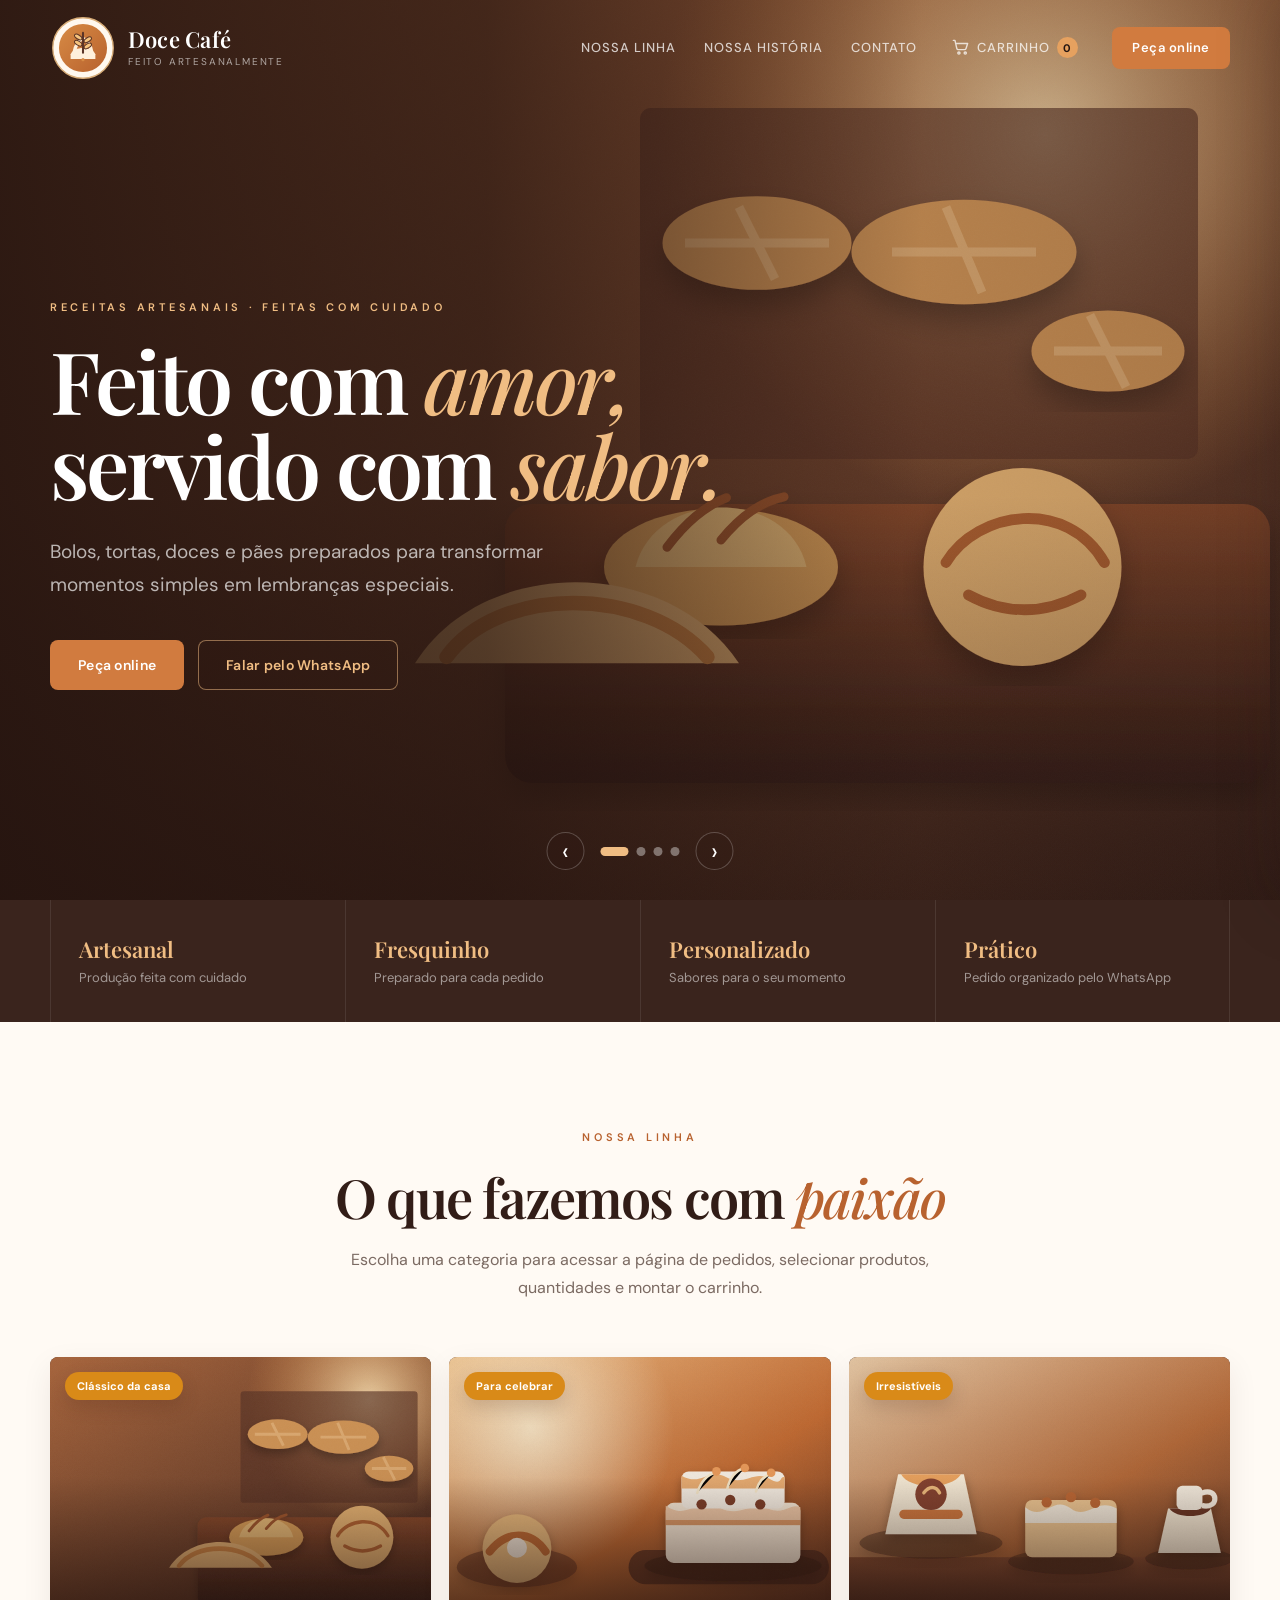
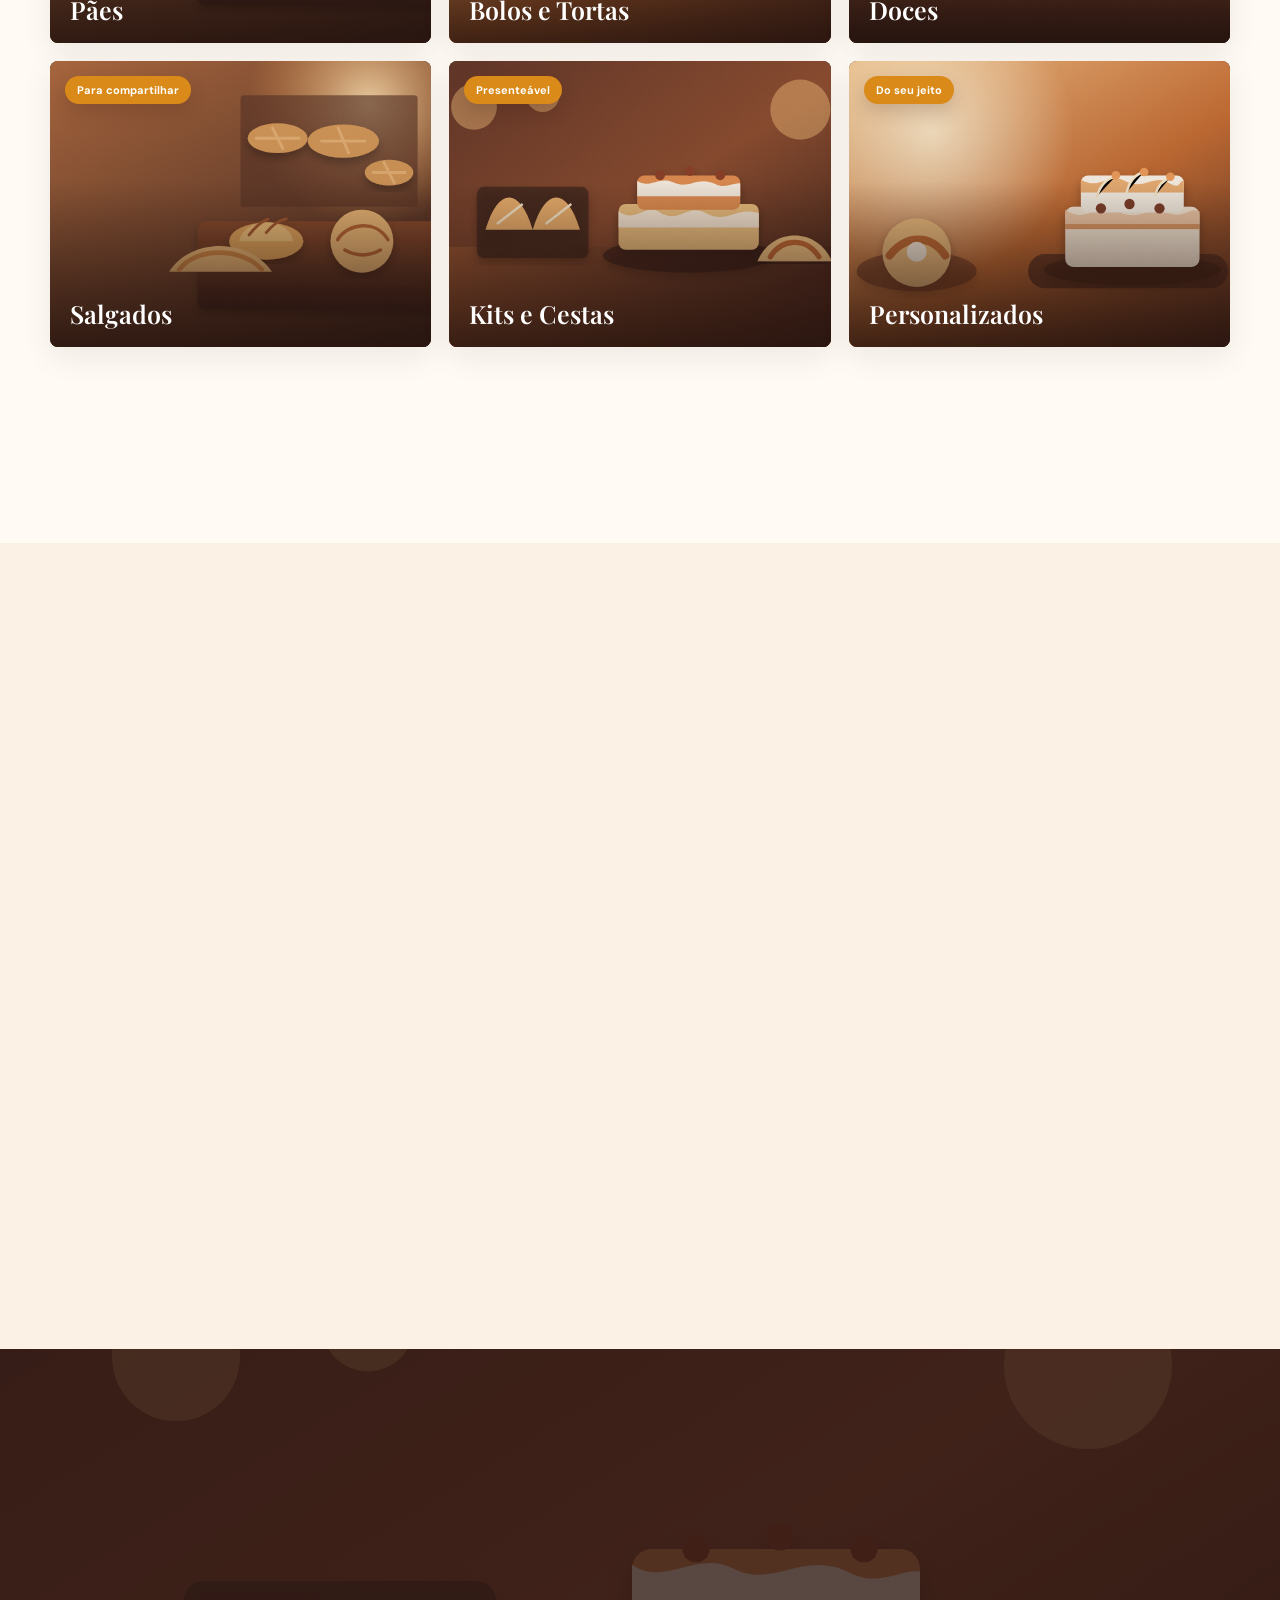
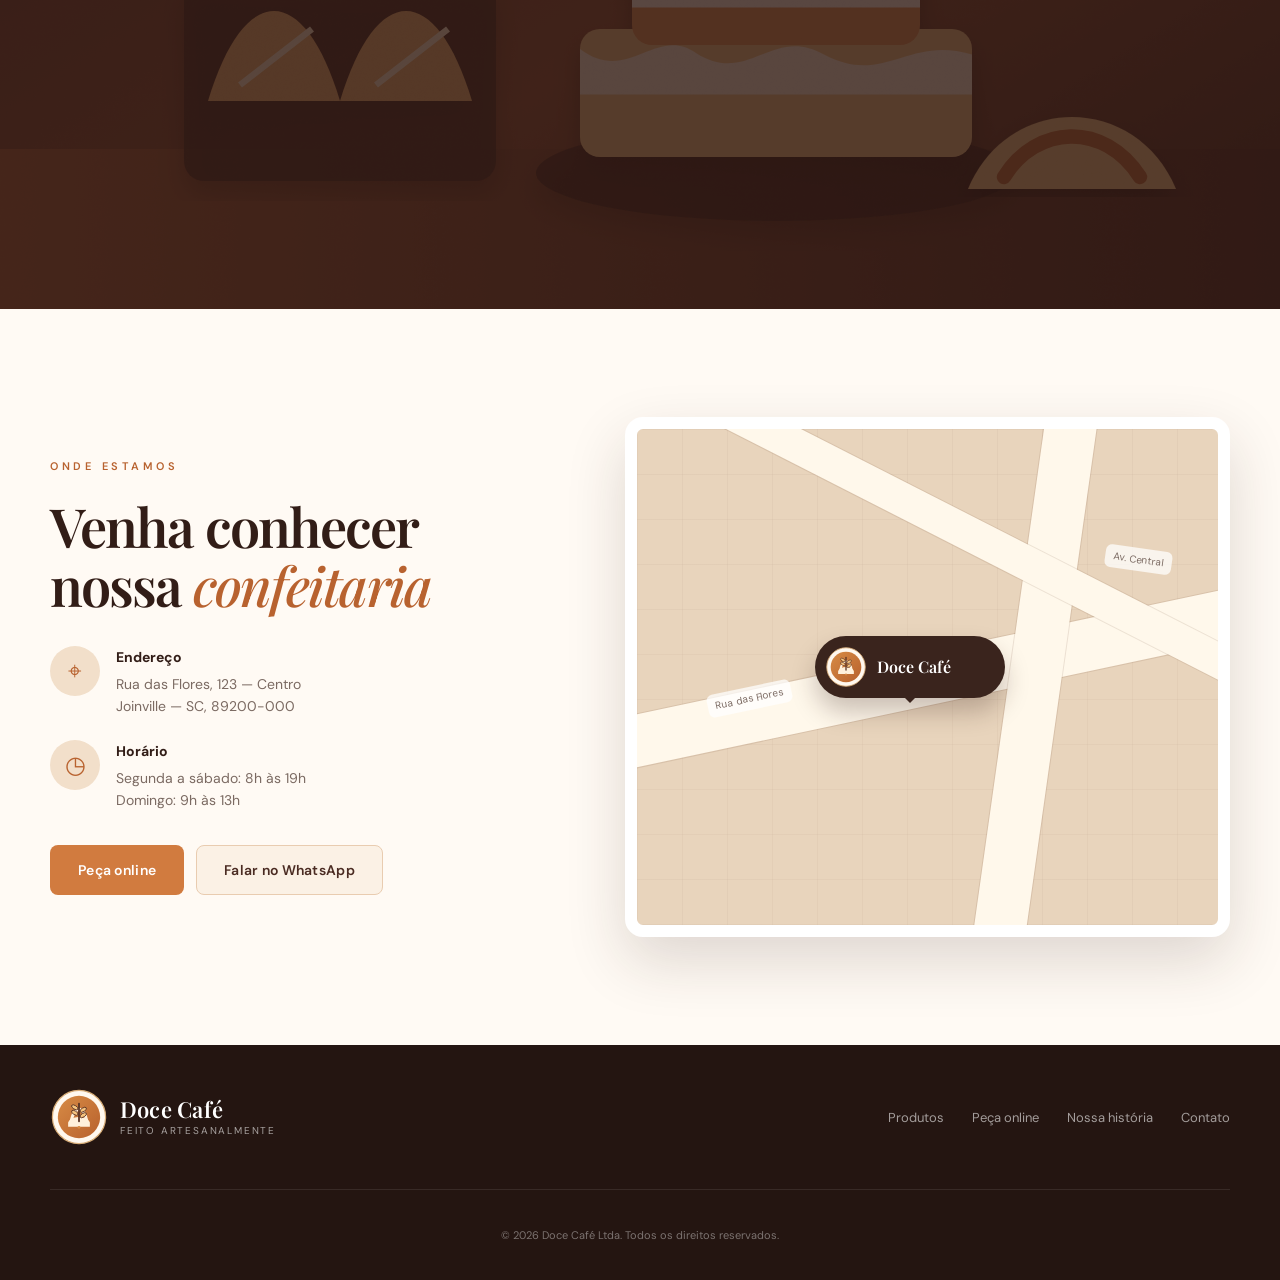
==== index.html @ b9aa08a4 "realizado ajuste carrinho" ====
<!DOCTYPE html>
<html lang="pt-BR">
<head>
  <meta charset="UTF-8">
  <meta name="viewport" content="width=device-width, initial-scale=1.0">
  <meta name="theme-color" content="#3a241d">
  <meta name="description" content="Confeitaria artesanal com bolos, tortas, doces, pães e encomendas. Monte seu pedido online e envie pelo WhatsApp.">
  <title>Doce Café | Feito com carinho</title>

  <link rel="preconnect" href="https://fonts.googleapis.com">
  <link rel="preconnect" href="https://fonts.gstatic.com" crossorigin>
  <link href="https://fonts.googleapis.com/css2?family=DM+Sans:wght@300;400;500;600;700&family=Playfair+Display:ital,wght@0,500;0,600;0,700;1,500;1,600&display=swap" rel="stylesheet">
  <link rel="icon" href="assets/logo-mark.svg" type="image/svg+xml">
  <link rel="stylesheet" href="css/styles.css">
  <script src="js/produtos.js" defer></script>
  <script src="js/script.js" defer></script>
</head>
<body>
  <a class="skip-link" href="#conteudo">Pular para o conteúdo</a>

  <header class="site-header" id="cabecalho">
    <div class="container header-content">
      <a class="brand" href="#inicio" aria-label="Ir para o início">
        <img src="assets/logo-mark.svg" alt="" class="brand-mark">
        <span class="brand-copy">
          <strong data-business-name>Doce Café</strong>
          <small>feito artesanalmente</small>
        </span>
      </a>

      <nav class="desktop-nav" aria-label="Navegação principal">
        <a href="#produtos">Nossa linha</a>
        <a href="#sobre">Nossa história</a>
        <a href="#contato">Contato</a>
        <button class="cart-link" type="button" data-open-cart aria-label="Abrir carrinho">
          <svg aria-hidden="true" viewBox="0 0 24 24"><path d="M3 3h2l2.3 10.1a2 2 0 0 0 2 1.6h7.8a2 2 0 0 0 1.9-1.4L21 7H7"/><circle cx="10" cy="19" r="1.4"/><circle cx="18" cy="19" r="1.4"/></svg>
          Carrinho
          <span class="cart-count" data-cart-count>0</span>
        </button>
        <a class="nav-cta" href="loja.html">Peça online</a>
      </nav>

      <button class="mobile-menu-button" type="button" aria-expanded="false" aria-controls="mobile-menu" aria-label="Abrir menu">
        <span></span><span></span><span></span>
      </button>
    </div>

    <nav class="mobile-nav" id="mobile-menu" aria-label="Navegação para celular">
      <a href="#produtos">Nossa linha</a>
      <a href="#sobre">Nossa história</a>
      <a href="#contato">Contato</a>
      <button type="button" data-open-cart>Carrinho <span class="cart-count" data-cart-count>0</span></button>
      <a class="nav-cta" href="loja.html">Peça online</a>
    </nav>
  </header>

  <main id="conteudo">
    <section class="hero" id="inicio" aria-roledescription="carrossel" aria-label="Destaques da confeitaria">
      <div class="hero-slides">
        <article class="hero-slide is-active" data-slide aria-hidden="false">
          <img src="assets/images/hero-1.svg" alt="Pães e produtos artesanais em uma confeitaria acolhedora">
        </article>
        <article class="hero-slide" data-slide aria-hidden="true">
          <img src="assets/images/hero-2.svg" alt="Bolo artesanal preparado para uma comemoração">
        </article>
        <article class="hero-slide" data-slide aria-hidden="true">
          <img src="assets/images/hero-3.svg" alt="Doces e tortas artesanais sobre um balcão">
        </article>
        <article class="hero-slide" data-slide aria-hidden="true">
          <img src="assets/images/hero-4.svg" alt="Mesa com café, bolo e doces da confeitaria">
        </article>
        <div class="hero-overlay"></div>
      </div>

      <div class="container hero-content">
        <p class="eyebrow">Receitas artesanais · feitas com cuidado</p>
        <h1>Feito com <em>amor,</em><br>servido com <em>sabor.</em></h1>
        <p class="hero-text">Bolos, tortas, doces e pães preparados para transformar momentos simples em lembranças especiais.</p>
        <div class="hero-actions">
          <a class="button button-primary" href="loja.html">Peça online</a>
          <a class="button button-outline" href="#" data-whatsapp data-message="Olá! Gostaria de conversar sobre um pedido na confeitaria.">Falar pelo WhatsApp</a>
        </div>
      </div>

      <div class="carousel-controls" aria-label="Controles do carrossel">
        <button class="carousel-arrow" type="button" data-prev-slide aria-label="Imagem anterior">‹</button>
        <div class="carousel-dots" role="tablist" aria-label="Selecionar imagem">
          <button class="carousel-dot is-active" type="button" data-slide-to="0" aria-label="Mostrar imagem 1" aria-selected="true"></button>
          <button class="carousel-dot" type="button" data-slide-to="1" aria-label="Mostrar imagem 2" aria-selected="false"></button>
          <button class="carousel-dot" type="button" data-slide-to="2" aria-label="Mostrar imagem 3" aria-selected="false"></button>
          <button class="carousel-dot" type="button" data-slide-to="3" aria-label="Mostrar imagem 4" aria-selected="false"></button>
        </div>
        <button class="carousel-arrow" type="button" data-next-slide aria-label="Próxima imagem">›</button>
      </div>
    </section>

    <section class="trust-strip" aria-label="Diferenciais">
      <div class="container trust-grid">
        <div><strong>Artesanal</strong><span>Produção feita com cuidado</span></div>
        <div><strong>Fresquinho</strong><span>Preparado para cada pedido</span></div>
        <div><strong>Personalizado</strong><span>Sabores para o seu momento</span></div>
        <div><strong>Prático</strong><span>Pedido organizado pelo WhatsApp</span></div>
      </div>
    </section>

    <section class="section products-section" id="produtos">
      <div class="container">
        <div class="section-heading reveal">
          <p class="eyebrow eyebrow-dark">Nossa linha</p>
          <h2>O que fazemos com <em>paixão</em></h2>
          <p>Escolha uma categoria para acessar a página de pedidos, selecionar produtos, quantidades e montar o carrinho.</p>
        </div>

        <div class="category-grid">
          <a class="category-card reveal" href="loja.html?categoria=paes" aria-label="Ver produtos da categoria Pães">
            <img src="assets/images/hero-1.svg" alt="Pães artesanais">
            <div class="category-shade"></div>
            <span class="category-badge">Clássico da casa</span>
            <div class="category-copy"><h3>Pães</h3><span>Ver produtos →</span></div>
          </a>

          <a class="category-card reveal" href="loja.html?categoria=bolos" aria-label="Ver bolos e tortas">
            <img src="assets/images/hero-2.svg" alt="Bolos e tortas artesanais">
            <div class="category-shade"></div>
            <span class="category-badge">Para celebrar</span>
            <div class="category-copy"><h3>Bolos e Tortas</h3><span>Ver produtos →</span></div>
          </a>

          <a class="category-card reveal" href="loja.html?categoria=doces" aria-label="Ver doces">
            <img src="assets/images/hero-4.svg" alt="Doces artesanais">
            <div class="category-shade"></div>
            <span class="category-badge">Irresistíveis</span>
            <div class="category-copy"><h3>Doces</h3><span>Ver produtos →</span></div>
          </a>

          <a class="category-card reveal" href="loja.html?categoria=salgados" aria-label="Ver salgados">
            <img src="assets/images/hero-1.svg" alt="Salgados artesanais">
            <div class="category-shade"></div>
            <span class="category-badge">Para compartilhar</span>
            <div class="category-copy"><h3>Salgados</h3><span>Ver produtos →</span></div>
          </a>

          <a class="category-card reveal" href="loja.html?categoria=kits" aria-label="Ver kits e cestas">
            <img src="assets/images/hero-3.svg" alt="Kits e cestas para presente">
            <div class="category-shade"></div>
            <span class="category-badge">Presenteável</span>
            <div class="category-copy"><h3>Kits e Cestas</h3><span>Ver produtos →</span></div>
          </a>

          <a class="category-card reveal" href="#" data-whatsapp data-message="Olá! Gostaria de solicitar um orçamento para uma encomenda personalizada.">
            <img src="assets/images/hero-2.svg" alt="Encomenda personalizada">
            <div class="category-shade"></div>
            <span class="category-badge">Do seu jeito</span>
            <div class="category-copy"><h3>Personalizados</h3><span>Solicitar orçamento →</span></div>
          </a>
        </div>

        <div class="products-cta reveal">
          <a class="button button-primary" href="loja.html">Ver todos os produtos</a>
        </div>
      </div>
    </section>

    <section class="section story-section" id="sobre">
      <div class="container story-grid">
        <div class="story-image reveal-left">
          <img src="assets/images/hero-1.svg" alt="Ambiente acolhedor da confeitaria">
          <div class="story-stamp"><span>feito com</span><strong>amor</strong></div>
        </div>
        <div class="story-copy reveal-right">
          <p class="eyebrow eyebrow-dark">Nossa história</p>
          <h2>Uma confeitaria feita para criar <em>boas memórias</em></h2>
          <p>A Doce Café foi criada para unir carinho, sabor e praticidade em uma experiência acolhedora.
            Nosso cardápio reúne bolos, tortas, doces, pães e outras opções para acompanhar desde um café da tarde até uma comemoração especial.</p>
          <p>Aqui, você pode conhecer os produtos, escolher seus favoritos, montar o pedido online e finalizar tudo de forma simples pelo WhatsApp.</p>
          <a class="text-link" href="loja.html">Conheça nossos produtos →</a>
        </div>
      </div>
    </section>

    <section class="order-banner">
      <div class="order-banner-bg"><img src="assets/images/hero-3.svg" alt=""></div>
      <div class="container order-banner-content reveal">
        <p class="eyebrow">Seu momento merece um sabor especial</p>
        <h2>Monte seu pedido do seu jeito</h2>
        <p>Escolha seus favoritos, confira o carrinho e mande o pedido no Whats!</p>
        <div class="hero-actions centered-actions">
          <a class="button button-primary" href="loja.html">Peça online</a>
          <button class="button button-outline" type="button" data-open-cart>Ver carrinho</button>
        </div>
      </div>
    </section>

    <section class="section contact-section" id="contato">
      <div class="container contact-grid">
        <div class="contact-copy reveal-left">
          <p class="eyebrow eyebrow-dark">Onde estamos</p>
          <h2>Venha conhecer nossa <em>confeitaria</em></h2>
          <p class="contact-intro"></p>

          <div class="contact-list">
            <div class="contact-item">
              <span class="contact-icon" aria-hidden="true">⌖</span>
              <div><strong>Endereço</strong><p>Rua das Flores, 123 — Centro<br>Joinville — SC, 89200-000</p></div>
            </div>
            <div class="contact-item">
              <span class="contact-icon" aria-hidden="true">◷</span>
              <div><strong>Horário</strong><p>Segunda a sábado: 8h às 19h<br>Domingo: 9h às 13h</p></div>
            </div>
          </div>

          <div class="contact-actions">
            <a class="button button-primary" href="loja.html">Peça online</a>
            <a class="button button-secondary" href="#" data-whatsapp data-message="Olá! Gostaria de falar com a confeitaria sobre um pedido.">Falar no WhatsApp</a>
          </div>
        </div>

        <div class="map-card reveal-right" aria-label="Representação ilustrativa da localização">
          <div class="map-grid-lines"></div>
          <div class="map-road road-one"></div>
          <div class="map-road road-two"></div>
          <div class="map-road road-three"></div>
          <div class="map-pin">
            <img src="assets/logo-mark.svg" alt="">
            <span data-business-name>Doce Café</span>
          </div>
          <span class="map-label label-one">Rua das Flores</span>
          <span class="map-label label-two">Av. Central</span>
        </div>
      </div>
    </section>
  </main>

  <footer class="site-footer">
    <div class="container footer-top">
      <a class="brand brand-footer" href="#inicio">
        <img src="assets/logo-mark.svg" alt="" class="brand-mark">
        <span class="brand-copy"><strong data-business-name>Doce Café</strong><small>feito artesanalmente</small></span>
      </a>
      <div class="footer-links">
        <a href="#produtos">Produtos</a>
        <a href="loja.html">Peça online</a>
        <a href="#sobre">Nossa história</a>
        <a href="#contato">Contato</a>
      </div>
    </div>
    <div class="container footer-bottom">
      <p>© 2026 <span data-business-name>Doce Café</span> Ltda. Todos os direitos reservados.</p>
    </div>
  </footer>

  <button class="floating-cart" type="button" data-open-cart aria-label="Abrir carrinho">
    <svg aria-hidden="true" viewBox="0 0 24 24"><path d="M3 3h2l2.3 10.1a2 2 0 0 0 2 1.6h7.8a2 2 0 0 0 1.9-1.4L21 7H7"/><circle cx="10" cy="19" r="1.4"/><circle cx="18" cy="19" r="1.4"/></svg>
    <span data-cart-count>0</span>
  </button>

  <div class="cart-backdrop" data-cart-backdrop></div>
  <aside class="cart-drawer" data-cart-drawer aria-hidden="true" aria-labelledby="cart-title">
    <div class="cart-header">
      <div><p class="eyebrow eyebrow-dark">Seu pedido</p><h2 id="cart-title">Carrinho</h2></div>
      <button class="cart-close" type="button" data-close-cart aria-label="Fechar carrinho">×</button>
    </div>

    <div class="cart-items" data-cart-items></div>

    <div class="cart-footer">
      <div class="order-fields">
        <label>Seu nome<input type="text" data-customer-name placeholder="Como podemos chamar você?"></label>
        <div class="order-fields-row">
          <label>Recebimento<select data-fulfillment><option>Retirada na loja</option><option>Entrega</option></select></label>
          <label>Data desejada<input type="date" data-desired-date></label>
        </div>
        <label>Observações<textarea data-order-notes rows="2" placeholder="Sabores, horário ou outro detalhe"></textarea></label>
      </div>
      <div class="cart-total"><span>Total estimado</span><strong data-cart-total>R$ 0,00</strong></div>
      <p class="cart-note">A confeitaria confirmará disponibilidade, prazo de produção, entrega e valor final pelo WhatsApp.</p>
      <button class="button button-primary cart-checkout" type="button" data-checkout disabled>Enviar pedido pelo WhatsApp</button>
      <button class="clear-cart" type="button" data-clear-cart>Esvaziar carrinho</button>
    </div>
  </aside>

  <div class="toast" role="status" aria-live="polite" data-toast></div>
</body>
</html>
---- css/styles.css ----
:root {
  --brown-950: #241511;
  --brown-900: #321d17;
  --brown-850: #3a241d;
  --brown-800: #4a2b22;
  --brown-700: #633927;
  --orange-600: #b8622f;
  --orange-500: #d17b3f;
  --orange-400: #e6a15f;
  --orange-300: #f0bd83;
  --cream-50: #fffaf4;
  --cream-100: #fbf1e5;
  --cream-200: #f2dfca;
  --cream-300: #e9ccb0;
  --gold: #e0a158;
  --muted: #7b6a62;
  --white: #ffffff;
  --success: #2d7f58;
  --font-display: "Playfair Display", Georgia, serif;
  --font-body: "DM Sans", Arial, sans-serif;
  --container: 1180px;
  --header-height: 96px;
  --shadow-sm: 0 10px 30px rgba(50, 29, 23, .08);
  --shadow-md: 0 24px 60px rgba(50, 29, 23, .16);
  --radius-sm: 10px;
  --radius-md: 18px;
  --radius-lg: 28px;
}

* { box-sizing: border-box; }
html { scroll-behavior: smooth; scroll-padding-top: 86px; }
body {
  margin: 0;
  color: var(--brown-900);
  background: var(--cream-50);
  font-family: var(--font-body);
  -webkit-font-smoothing: antialiased;
}
body.cart-open { overflow: hidden; }
img { display: block; max-width: 100%; }
a { color: inherit; text-decoration: none; }
button, input { font: inherit; }
button { color: inherit; }

.skip-link {
  position: fixed;
  top: 10px;
  left: 10px;
  z-index: 9999;
  transform: translateY(-140%);
  padding: 10px 14px;
  border-radius: 8px;
  background: var(--white);
  color: var(--brown-900);
  transition: transform .2s ease;
}
.skip-link:focus { transform: translateY(0); }

.container {
  width: min(calc(100% - 40px), var(--container));
  margin-inline: auto;
}

.site-header {
  position: fixed;
  inset: 0 0 auto;
  z-index: 1000;
  height: var(--header-height);
  color: var(--white);
  border-bottom: 1px solid transparent;
  transition: height .3s ease, background .3s ease, box-shadow .3s ease, border-color .3s ease;
}
.site-header.is-scrolled,
.site-header.menu-open {
  height: 78px;
  background: rgba(50, 29, 23, .97);
  border-color: rgba(255,255,255,.1);
  box-shadow: 0 12px 30px rgba(29, 16, 12, .22);
  backdrop-filter: blur(14px);
}
.header-content {
  height: 100%;
  display: flex;
  align-items: center;
  justify-content: space-between;
  gap: 30px;
}
.brand { display: inline-flex; align-items: center; gap: 12px; min-width: 0; }
.brand-mark { width: 66px; height: 66px; flex: 0 0 auto; transition: width .3s, height .3s; }
.site-header.is-scrolled .brand-mark,
.site-header.menu-open .brand-mark { width: 54px; height: 54px; }
.brand-copy { display: flex; flex-direction: column; line-height: 1; }
.brand-copy strong {
  max-width: 240px;
  overflow: hidden;
  text-overflow: ellipsis;
  white-space: nowrap;
  font: 600 22px/1.05 var(--font-display);
  letter-spacing: .01em;
}
.brand-copy small {
  margin-top: 5px;
  color: rgba(255,255,255,.6);
  font-size: 10px;
  letter-spacing: .18em;
  text-transform: uppercase;
}

.desktop-nav { display: flex; align-items: center; gap: 28px; }
.desktop-nav > a:not(.nav-cta),
.desktop-nav > button {
  position: relative;
  border: 0;
  background: transparent;
  color: rgba(255,255,255,.75);
  font-size: 13px;
  font-weight: 500;
  letter-spacing: .08em;
  text-transform: uppercase;
  cursor: pointer;
  transition: color .2s ease;
}
.desktop-nav > a:not(.nav-cta)::after,
.desktop-nav > button::after {
  content: "";
  position: absolute;
  left: 0;
  right: 0;
  bottom: -8px;
  height: 1px;
  background: var(--orange-300);
  transform: scaleX(0);
  transform-origin: left;
  transition: transform .2s ease;
}
.desktop-nav > a:hover,
.desktop-nav > button:hover { color: var(--white); }
.desktop-nav > a:hover::after,
.desktop-nav > button:hover::after { transform: scaleX(1); }
.nav-cta {
  display: inline-flex;
  align-items: center;
  justify-content: center;
  min-height: 42px;
  padding: 0 20px;
  border-radius: 8px;
  background: var(--orange-500);
  color: var(--white);
  font-size: 13px;
  font-weight: 600;
  letter-spacing: .04em;
  transition: background .2s ease, transform .2s ease;
}
.nav-cta:hover { background: var(--orange-400); transform: translateY(-1px); }
.cart-link { display: inline-flex; align-items: center; gap: 7px; }
.cart-link svg, .floating-cart svg {
  width: 19px; height: 19px; fill: none; stroke: currentColor; stroke-width: 1.8; stroke-linecap: round; stroke-linejoin: round;
}
.cart-count {
  display: inline-grid;
  place-items: center;
  min-width: 21px;
  height: 21px;
  padding: 0 5px;
  border-radius: 999px;
  background: var(--orange-400);
  color: var(--brown-950);
  font-size: 11px;
  font-weight: 700;
}

.mobile-menu-button {
  display: none;
  width: 44px;
  height: 44px;
  padding: 10px;
  border: 1px solid rgba(255,255,255,.28);
  border-radius: 8px;
  background: rgba(255,255,255,.06);
  cursor: pointer;
}
.mobile-menu-button span {
  display: block;
  height: 2px;
  margin: 5px 0;
  border-radius: 2px;
  background: var(--white);
  transition: transform .25s, opacity .25s;
}
.site-header.menu-open .mobile-menu-button span:nth-child(1) { transform: translateY(7px) rotate(45deg); }
.site-header.menu-open .mobile-menu-button span:nth-child(2) { opacity: 0; }
.site-header.menu-open .mobile-menu-button span:nth-child(3) { transform: translateY(-7px) rotate(-45deg); }
.mobile-nav {
  display: none;
  position: fixed;
  inset: 78px 0 auto;
  padding: 24px max(20px, calc((100vw - var(--container)) / 2));
  background: rgba(50,29,23,.98);
  border-top: 1px solid rgba(255,255,255,.1);
  box-shadow: 0 25px 40px rgba(30,15,11,.25);
}
.mobile-nav.is-open { display: grid; gap: 8px; }
.mobile-nav a,
.mobile-nav button {
  min-height: 50px;
  display: flex;
  align-items: center;
  justify-content: space-between;
  padding: 0 8px;
  border: 0;
  border-bottom: 1px solid rgba(255,255,255,.08);
  background: transparent;
  color: rgba(255,255,255,.85);
  text-align: left;
}
.mobile-nav .nav-cta { justify-content: center; margin-top: 12px; border: 0; }

.hero {
  position: relative;
  min-height: 760px;
  height: 100svh;
  display: flex;
  align-items: center;
  overflow: hidden;
  color: var(--white);
  background: var(--brown-950);
}
.hero-slides, .hero-slide, .hero-overlay { position: absolute; inset: 0; }
.hero-slide { opacity: 0; transform: scale(1.04); transition: opacity 1s ease, transform 7s linear; }
.hero-slide.is-active { opacity: 1; transform: scale(1); }
.hero-slide img { width: 100%; height: 100%; object-fit: cover; }
.hero-overlay {
  background:
    linear-gradient(90deg, rgba(34,18,14,.9) 0%, rgba(34,18,14,.72) 38%, rgba(34,18,14,.18) 72%, rgba(34,18,14,.24) 100%),
    linear-gradient(0deg, rgba(34,18,14,.42) 0%, transparent 45%);
}
.hero-content { position: relative; z-index: 2; padding-top: 90px; }
.hero-content > * { max-width: 710px; }
.eyebrow {
  margin: 0 0 24px;
  color: var(--orange-300);
  font-size: 11px;
  font-weight: 600;
  letter-spacing: .34em;
  text-transform: uppercase;
}
.eyebrow-dark { color: var(--orange-600); }
.hero h1,
.section-heading h2,
.story-copy h2,
.order-banner h2,
.contact-copy h2 {
  margin: 0;
  font-family: var(--font-display);
  font-weight: 600;
  letter-spacing: -.035em;
}
.hero h1 { font-size: clamp(52px, 7vw, 86px); line-height: .98; }
em { color: var(--orange-300); font-weight: 500; }
.hero-text {
  margin: 28px 0 38px;
  max-width: 590px;
  color: rgba(255,255,255,.68);
  font-size: clamp(16px, 1.5vw, 19px);
  line-height: 1.75;
}
.hero-actions { display: flex; flex-wrap: wrap; gap: 14px; }
.button {
  min-height: 50px;
  display: inline-flex;
  align-items: center;
  justify-content: center;
  padding: 0 27px;
  border: 1px solid transparent;
  border-radius: 8px;
  cursor: pointer;
  font-weight: 600;
  font-size: 14px;
  letter-spacing: .02em;
  transition: transform .2s ease, background .2s ease, border-color .2s ease, color .2s ease;
}
.button:hover { transform: translateY(-2px); }
.button-primary { background: var(--orange-500); color: var(--white); }
.button-primary:hover { background: var(--orange-600); }
.button-outline { border-color: rgba(240,189,131,.52); color: var(--orange-300); background: rgba(52,28,21,.12); }
.button-outline:hover { border-color: var(--orange-300); background: rgba(52,28,21,.38); }
.carousel-controls {
  position: absolute;
  z-index: 3;
  left: 50%;
  bottom: 30px;
  transform: translateX(-50%);
  display: flex;
  align-items: center;
  gap: 16px;
}
.carousel-dots { display: flex; align-items: center; gap: 8px; }
.carousel-dot {
  width: 9px;
  height: 9px;
  padding: 0;
  border: 0;
  border-radius: 999px;
  background: rgba(255,255,255,.38);
  cursor: pointer;
  transition: width .25s, background .25s;
}
.carousel-dot.is-active { width: 28px; background: var(--orange-300); }
.carousel-arrow {
  width: 38px;
  height: 38px;
  border: 1px solid rgba(255,255,255,.22);
  border-radius: 50%;
  background: rgba(45,24,18,.22);
  color: var(--white);
  font-size: 25px;
  line-height: 1;
  cursor: pointer;
  transition: background .2s, border-color .2s;
}
.carousel-arrow:hover { background: rgba(45,24,18,.6); border-color: rgba(255,255,255,.55); }

.trust-strip { background: var(--brown-850); color: var(--white); }
.trust-grid { display: grid; grid-template-columns: repeat(4, 1fr); }
.trust-grid > div {
  min-height: 122px;
  display: flex;
  flex-direction: column;
  justify-content: center;
  padding: 24px 28px;
  border-left: 1px solid rgba(255,255,255,.09);
}
.trust-grid > div:last-child { border-right: 1px solid rgba(255,255,255,.09); }
.trust-grid strong { color: var(--orange-300); font: 600 22px/1.2 var(--font-display); }
.trust-grid span { margin-top: 7px; color: rgba(255,255,255,.53); font-size: 13px; }

.section { padding: 108px 0; }
.products-section { background: var(--cream-50); }
.section-heading { width: min(100%, 640px); margin: 0 auto 55px; text-align: center; }
.section-heading h2,
.story-copy h2,
.contact-copy h2 { font-size: clamp(38px, 5vw, 54px); line-height: 1.08; }
.section-heading em,
.story-copy em,
.contact-copy em { color: var(--orange-600); }
.section-heading > p:last-child {
  margin: 20px auto 0;
  max-width: 590px;
  color: var(--muted);
  line-height: 1.75;
}
.product-grid { display: grid; grid-template-columns: repeat(3, 1fr); gap: 22px; }
.product-card {
  overflow: hidden;
  border: 1px solid rgba(99,57,39,.1);
  border-radius: var(--radius-md);
  background: var(--white);
  box-shadow: var(--shadow-sm);
  transition: transform .3s ease, box-shadow .3s ease;
}
.product-card:hover { transform: translateY(-7px); box-shadow: var(--shadow-md); }
.product-image { position: relative; aspect-ratio: 4 / 3; overflow: hidden; background: var(--cream-200); }
.product-image::after {
  content: "";
  position: absolute;
  inset: 0;
  background: linear-gradient(0deg, rgba(45,24,18,.35), transparent 54%);
  pointer-events: none;
}
.product-image img { width: 100%; height: 100%; object-fit: cover; transition: transform .55s ease; }
.product-card:hover .product-image img { transform: scale(1.055); }
.product-image span {
  position: absolute;
  z-index: 2;
  top: 16px;
  left: 16px;
  padding: 7px 11px;
  border-radius: 999px;
  background: var(--orange-400);
  color: var(--brown-950);
  font-size: 11px;
  font-weight: 700;
  letter-spacing: .04em;
}
.product-body { min-height: 100px; display: flex; align-items: center; justify-content: space-between; gap: 15px; padding: 20px; }
.product-body h3 { margin: 0 0 7px; font: 600 24px/1.15 var(--font-display); }
.product-body p { margin: 0; color: var(--muted); font-size: 13px; }
.product-body p strong { color: var(--brown-800); }
.add-to-cart {
  min-width: 98px;
  min-height: 40px;
  display: inline-flex;
  align-items: center;
  justify-content: center;
  padding: 0 14px;
  border: 1px solid var(--cream-300);
  border-radius: 8px;
  background: var(--cream-100);
  color: var(--brown-800);
  cursor: pointer;
  font-size: 12px;
  font-weight: 700;
  transition: background .2s, color .2s, border-color .2s;
}
.add-to-cart:hover { border-color: var(--orange-500); background: var(--orange-500); color: var(--white); }

.story-section { overflow: hidden; background: var(--cream-100); }
.story-grid { display: grid; grid-template-columns: 1.05fr .95fr; gap: 85px; align-items: center; }
.story-image { position: relative; }
.story-image > img { width: 100%; height: 590px; object-fit: cover; border-radius: var(--radius-md); box-shadow: var(--shadow-md); }
.story-stamp {
  position: absolute;
  right: -28px;
  bottom: 45px;
  width: 150px;
  height: 150px;
  display: grid;
  place-content: center;
  text-align: center;
  border: 7px solid var(--cream-100);
  border-radius: 50%;
  background: var(--orange-500);
  color: var(--white);
  transform: rotate(-8deg);
  box-shadow: var(--shadow-sm);
}
.story-stamp span { font-size: 11px; letter-spacing: .18em; text-transform: uppercase; }
.story-stamp strong { font: italic 600 38px/1 var(--font-display); }
.story-copy > p:not(.eyebrow) { margin: 22px 0 0; color: var(--muted); line-height: 1.85; }
.text-link { display: inline-flex; margin-top: 30px; color: var(--orange-600); font-weight: 700; }
.text-link:hover { color: var(--brown-800); }

.order-banner { position: relative; min-height: 560px; display: grid; place-items: center; overflow: hidden; color: var(--white); text-align: center; }
.order-banner-bg { position: absolute; inset: 0; }
.order-banner-bg img { width: 100%; height: 100%; object-fit: cover; }
.order-banner-bg::after { content: ""; position: absolute; inset: 0; background: rgba(43,23,18,.78); }
.order-banner-content { position: relative; z-index: 2; max-width: 760px; padding: 100px 0; }
.order-banner h2 { font-size: clamp(40px, 5.5vw, 64px); line-height: 1.05; }
.order-banner-content > p:not(.eyebrow) { max-width: 610px; margin: 22px auto 32px; color: rgba(255,255,255,.65); line-height: 1.75; }
.centered-actions { justify-content: center; }

.contact-section { background: var(--cream-50); }
.contact-grid { display: grid; grid-template-columns: .9fr 1.1fr; gap: 80px; align-items: center; }
.contact-intro { max-width: 540px; margin: 22px 0 32px; color: var(--muted); line-height: 1.75; }
.contact-list { display: grid; gap: 22px; margin-bottom: 34px; }
.contact-item { display: grid; grid-template-columns: 50px 1fr; gap: 16px; align-items: start; }
.contact-icon { width: 50px; height: 50px; display: grid; place-items: center; border-radius: 50%; background: var(--cream-200); color: var(--orange-600); font-size: 24px; }
.contact-item strong { display: block; margin: 2px 0 7px; font-size: 14px; }
.contact-item p { margin: 0; color: var(--muted); line-height: 1.6; font-size: 14px; }
.contact-button { margin-top: 5px; }
.map-card {
  position: relative;
  min-height: 520px;
  overflow: hidden;
  border: 12px solid var(--white);
  border-radius: var(--radius-md);
  background: #e8d4bc;
  box-shadow: var(--shadow-md);
}
.map-grid-lines {
  position: absolute;
  inset: 0;
  opacity: .45;
  background-image: linear-gradient(rgba(99,57,39,.08) 1px, transparent 1px), linear-gradient(90deg, rgba(99,57,39,.08) 1px, transparent 1px);
  background-size: 45px 45px;
}
.map-road { position: absolute; background: #fff8eb; box-shadow: 0 0 0 1px rgba(99,57,39,.12); }
.road-one { width: 130%; height: 52px; left: -15%; top: 45%; transform: rotate(-12deg); }
.road-two { width: 52px; height: 125%; left: 64%; top: -12%; transform: rotate(8deg); }
.road-three { width: 100%; height: 34px; left: 8%; top: 18%; transform: rotate(27deg); }
.map-pin {
  position: absolute;
  left: 47%;
  top: 48%;
  transform: translate(-50%, -50%);
  min-width: 190px;
  display: flex;
  align-items: center;
  gap: 10px;
  padding: 10px 15px 10px 10px;
  border-radius: 999px;
  background: var(--brown-850);
  color: var(--white);
  box-shadow: 0 14px 25px rgba(50,29,23,.25);
  font: 600 16px/1 var(--font-display);
}
.map-pin::after { content: ""; position: absolute; left: 50%; bottom: -13px; border: 8px solid transparent; border-top-color: var(--brown-850); transform: translateX(-50%); }
.map-pin img { width: 42px; height: 42px; }
.map-label { position: absolute; padding: 5px 8px; border-radius: 6px; background: rgba(255,255,255,.74); color: var(--muted); font-size: 10px; transform: rotate(-12deg); }
.label-one { left: 12%; top: 52%; }
.label-two { right: 8%; top: 24%; transform: rotate(8deg); }

.site-footer { background: var(--brown-950); color: var(--white); }
.footer-top { min-height: 145px; display: flex; align-items: center; justify-content: space-between; gap: 30px; border-bottom: 1px solid rgba(255,255,255,.09); }
.brand-footer .brand-mark { width: 58px; height: 58px; }
.footer-links { display: flex; flex-wrap: wrap; gap: 28px; }
.footer-links a { color: rgba(255,255,255,.58); font-size: 13px; transition: color .2s; }
.footer-links a:hover { color: var(--orange-300); }
.footer-bottom { min-height: 90px; display: flex; align-items: center; justify-content: center; gap: 20px; color: rgba(255,255,255,.4); font-size: 11px; }
.footer-bottom p { margin: 0; }

.floating-cart {
  position: fixed;
  z-index: 900;
  right: 22px;
  bottom: 22px;
  width: 60px;
  height: 60px;
  display: none;
  place-items: center;
  border: 0;
  border-radius: 50%;
  background: var(--orange-500);
  color: var(--white);
  box-shadow: 0 15px 35px rgba(77,43,34,.35);
  cursor: pointer;
}
.floating-cart > span { position: absolute; right: -2px; top: -2px; min-width: 22px; height: 22px; display: grid; place-items: center; padding: 0 5px; border: 2px solid var(--cream-50); border-radius: 999px; background: var(--brown-850); font-size: 10px; font-weight: 700; }

.cart-backdrop { position: fixed; z-index: 1998; inset: 0; visibility: hidden; opacity: 0; background: rgba(35,18,14,.55); backdrop-filter: blur(3px); transition: opacity .3s, visibility .3s; }
.cart-backdrop.is-visible { visibility: visible; opacity: 1; }
.cart-drawer {
  position: fixed;
  z-index: 1999;
  top: 0;
  right: 0;
  width: min(440px, 100%);
  height: 100dvh;
  display: grid;
  grid-template-rows: auto 1fr auto;
  background: var(--cream-50);
  box-shadow: -20px 0 60px rgba(35,18,14,.28);
  transform: translateX(105%);
  transition: transform .35s cubic-bezier(.2,.8,.2,1);
}
.cart-drawer.is-open { transform: translateX(0); }
.cart-header { display: flex; align-items: flex-start; justify-content: space-between; padding: 28px; border-bottom: 1px solid var(--cream-300); }
.cart-header .eyebrow { margin-bottom: 6px; }
.cart-header h2 { margin: 0; font: 600 36px/1 var(--font-display); }
.cart-close { width: 42px; height: 42px; border: 1px solid var(--cream-300); border-radius: 50%; background: var(--white); color: var(--brown-800); font-size: 28px; line-height: 1; cursor: pointer; }
.cart-items { overflow-y: auto; padding: 20px 28px; }
.empty-cart { min-height: 330px; display: grid; place-content: center; justify-items: center; text-align: center; color: var(--muted); }
.empty-cart span { font-size: 48px; }
.empty-cart strong { margin-top: 14px; color: var(--brown-800); font: 600 23px/1.2 var(--font-display); }
.empty-cart p { max-width: 280px; margin: 12px auto; line-height: 1.6; font-size: 13px; }
.cart-item { display: grid; grid-template-columns: 1fr auto; gap: 15px; padding: 18px 0; border-bottom: 1px solid var(--cream-300); }
.cart-item-name { margin: 0 0 6px; font-weight: 700; font-size: 14px; }
.cart-item-price { margin: 0; color: var(--muted); font-size: 12px; }
.quantity-control { display: inline-flex; align-items: center; margin-top: 12px; border: 1px solid var(--cream-300); border-radius: 7px; overflow: hidden; }
.quantity-control button { width: 34px; height: 32px; border: 0; background: var(--white); cursor: pointer; }
.quantity-control span { min-width: 34px; text-align: center; font-size: 12px; font-weight: 700; }
.remove-item { align-self: start; border: 0; background: transparent; color: #9a6254; font-size: 11px; text-decoration: underline; cursor: pointer; }
.cart-footer { padding: 22px 28px 26px; border-top: 1px solid var(--cream-300); background: var(--white); }
.cart-total { display: flex; align-items: center; justify-content: space-between; gap: 20px; }
.cart-total span { color: var(--muted); font-size: 13px; }
.cart-total strong { font: 600 25px/1 var(--font-display); }
.cart-note { margin: 12px 0 17px; color: var(--muted); font-size: 10px; line-height: 1.5; }
.cart-checkout { width: 100%; border: 0; }
.cart-checkout:disabled { opacity: .45; cursor: not-allowed; transform: none; }
.clear-cart { width: 100%; margin-top: 10px; border: 0; background: transparent; color: var(--muted); font-size: 11px; cursor: pointer; }

.toast {
  position: fixed;
  z-index: 3000;
  left: 50%;
  bottom: 25px;
  max-width: calc(100% - 30px);
  padding: 13px 18px;
  border-radius: 9px;
  background: var(--brown-850);
  color: var(--white);
  box-shadow: var(--shadow-md);
  opacity: 0;
  pointer-events: none;
  transform: translate(-50%, 20px);
  transition: opacity .25s, transform .25s;
  font-size: 13px;
}
.toast.is-visible { opacity: 1; transform: translate(-50%, 0); }

.reveal, .reveal-left, .reveal-right { opacity: 0; transition: opacity .75s ease, transform .75s ease; }
.reveal { transform: translateY(35px); }
.reveal-left { transform: translateX(-45px); }
.reveal-right { transform: translateX(45px); }
.reveal.is-visible, .reveal-left.is-visible, .reveal-right.is-visible { opacity: 1; transform: translate(0); }

@media (max-width: 1040px) {
  .desktop-nav { gap: 18px; }
  .desktop-nav > a:not(.nav-cta), .desktop-nav > button { font-size: 11px; }
  .brand-copy strong { max-width: 180px; font-size: 19px; }
  .product-grid { grid-template-columns: repeat(2, 1fr); }
  .story-grid, .contact-grid { gap: 50px; }
}

@media (max-width: 900px) {
  :root { --header-height: 82px; }
  .desktop-nav { display: none; }
  .mobile-menu-button { display: block; }
  .brand-mark { width: 55px; height: 55px; }
  .site-header.is-scrolled .brand-mark, .site-header.menu-open .brand-mark { width: 50px; height: 50px; }
  .hero { min-height: 700px; }
  .hero-overlay { background: linear-gradient(90deg, rgba(34,18,14,.88), rgba(34,18,14,.48)), linear-gradient(0deg, rgba(34,18,14,.45), transparent 55%); }
  .trust-grid { grid-template-columns: repeat(2, 1fr); }
  .trust-grid > div:nth-child(3), .trust-grid > div:nth-child(4) { border-top: 1px solid rgba(255,255,255,.09); }
  .story-grid, .contact-grid { grid-template-columns: 1fr; }
  .story-image > img { height: 500px; }
  .story-copy { max-width: 660px; }
  .contact-copy { order: 1; }
  .map-card { min-height: 430px; }
  .footer-bottom { padding: 24px 0; flex-direction: column; align-items: flex-start; }
  .floating-cart { display: grid; }
}

@media (max-width: 620px) {
  .container { width: min(calc(100% - 28px), var(--container)); }
  .brand-copy strong { max-width: 165px; font-size: 17px; }
  .brand-copy small { font-size: 8px; }
  .hero { min-height: 690px; align-items: flex-end; }
  .hero-content { padding: 130px 0 125px; }
  .hero h1 { font-size: clamp(48px, 14vw, 66px); }
  .hero-text { margin: 22px 0 28px; font-size: 15px; }
  .hero-actions { display: grid; grid-template-columns: 1fr; }
  .button { width: 100%; }
  .carousel-controls { bottom: 20px; }
  .carousel-arrow { display: none; }
  .trust-grid { grid-template-columns: 1fr 1fr; }
  .trust-grid > div { min-height: 105px; padding: 18px 14px; }
  .trust-grid strong { font-size: 18px; }
  .trust-grid span { font-size: 11px; }
  .section { padding: 78px 0; }
  .section-heading { margin-bottom: 36px; text-align: left; }
  .section-heading h2, .story-copy h2, .contact-copy h2 { font-size: 39px; }
  .product-grid { grid-template-columns: 1fr; gap: 16px; }
  .product-body { padding: 17px; }
  .story-grid { gap: 45px; }
  .story-image > img { height: 420px; }
  .story-stamp { right: -5px; bottom: -28px; width: 120px; height: 120px; border-width: 5px; }
  .story-stamp strong { font-size: 31px; }
  .order-banner { min-height: 600px; }
  .order-banner-content { padding: 80px 0; }
  .map-card { min-height: 350px; border-width: 7px; }
  .map-pin { min-width: 175px; }
  .footer-top { padding: 35px 0; flex-direction: column; align-items: flex-start; }
  .footer-links { gap: 18px; }
  .cart-header, .cart-items, .cart-footer { padding-left: 20px; padding-right: 20px; }
}

@media (prefers-reduced-motion: reduce) {
  html { scroll-behavior: auto; }
  *, *::before, *::after { animation-duration: .01ms !important; animation-iteration-count: 1 !important; transition-duration: .01ms !important; }
  .reveal, .reveal-left, .reveal-right { opacity: 1; transform: none; }
}

/* =========================================================
   VITRINE DE CATEGORIAS — página inicial
   ========================================================= */
.category-grid {
  display: grid;
  grid-template-columns: repeat(3, minmax(0, 1fr));
  gap: 18px;
}

.category-card {
  position: relative;
  display: block;
  aspect-ratio: 4 / 3;
  overflow: hidden;
  border-radius: 8px;
  background: var(--brown-800);
  box-shadow: var(--shadow-sm);
  isolation: isolate;
  transition: transform .3s ease, box-shadow .3s ease;
}

.category-card:hover {
  transform: translateY(-5px);
  box-shadow: var(--shadow-md);
}

.category-card > img {
  width: 100%;
  height: 100%;
  object-fit: cover;
  transition: transform .55s ease, filter .35s ease;
}

.category-card:hover > img {
  transform: scale(1.055);
  filter: saturate(1.08);
}

.category-shade {
  position: absolute;
  inset: 0;
  z-index: 1;
  background: linear-gradient(0deg, rgba(34, 17, 12, .82) 0%, rgba(34, 17, 12, .08) 58%, rgba(34, 17, 12, .03) 100%);
}

.category-badge {
  position: absolute;
  z-index: 2;
  top: 15px;
  left: 15px;
  padding: 7px 12px;
  border-radius: 999px;
  background: #d98a18;
  color: var(--white);
  box-shadow: 0 8px 18px rgba(60, 29, 17, .18);
  font-size: 11px;
  font-weight: 700;
}

.category-copy {
  position: absolute;
  z-index: 2;
  inset: auto 0 0;
  display: flex;
  align-items: flex-end;
  justify-content: space-between;
  gap: 16px;
  padding: 20px;
  color: var(--white);
}

.category-copy h3 {
  margin: 0;
  font: 600 25px/1.1 var(--font-display);
}

.category-copy span {
  opacity: 0;
  transform: translateX(-8px);
  color: var(--orange-300);
  font-size: 11px;
  font-weight: 700;
  white-space: nowrap;
  transition: opacity .25s ease, transform .25s ease;
}

.category-card:hover .category-copy span {
  opacity: 1;
  transform: translateX(0);
}

.products-cta {
  display: flex;
  justify-content: center;
  margin-top: 38px;
}

.button-secondary {
  border-color: var(--cream-300);
  background: var(--cream-100);
  color: var(--brown-800);
}

.button-secondary:hover {
  border-color: var(--orange-500);
  background: var(--orange-500);
  color: var(--white);
}

.contact-actions {
  display: flex;
  flex-wrap: wrap;
  gap: 12px;
}

/* =========================================================
   PÁGINA PEÇA ONLINE
   ========================================================= */
.shop-page {
  background: #fffaf4;
}

.shop-page .site-header {
  height: 78px;
  background: rgba(50, 29, 23, .98);
  border-color: rgba(255,255,255,.1);
  box-shadow: 0 10px 26px rgba(29, 16, 12, .18);
  backdrop-filter: blur(14px);
}

.shop-page .brand-mark {
  width: 54px;
  height: 54px;
}

.shop-page .mobile-nav {
  top: 78px;
}

.shop-hero {
  position: relative;
  min-height: 470px;
  display: flex;
  align-items: center;
  overflow: hidden;
  color: var(--white);
  background: var(--brown-900);
}

.shop-hero-image,
.shop-hero-overlay {
  position: absolute;
  inset: 0;
}

.shop-hero-image img {
  width: 100%;
  height: 100%;
  object-fit: cover;
  transform: scale(1.03);
}

.shop-hero-overlay {
  background:
    linear-gradient(90deg, rgba(38, 20, 15, .94) 0%, rgba(38, 20, 15, .76) 43%, rgba(38, 20, 15, .25) 80%),
    linear-gradient(0deg, rgba(38, 20, 15, .38), transparent 58%);
}

.shop-hero-content {
  position: relative;
  z-index: 2;
  padding-top: 78px;
}

.shop-hero h1 {
  margin: 0;
  font: 600 clamp(52px, 7vw, 82px)/.98 var(--font-display);
  letter-spacing: -.04em;
}

.shop-hero-content > p:not(.eyebrow) {
  max-width: 590px;
  margin: 22px 0 30px;
  color: rgba(255,255,255,.68);
  font-size: 17px;
  line-height: 1.7;
}

.inline-count {
  min-width: 23px;
  height: 23px;
  display: inline-grid;
  place-items: center;
  margin-left: 8px;
  padding: 0 6px;
  border-radius: 999px;
  background: var(--orange-400);
  color: var(--brown-950);
  font-size: 11px;
  font-weight: 700;
}

.shop-benefits {
  background: var(--brown-850);
  color: var(--white);
}

.shop-benefits-grid {
  display: grid;
  grid-template-columns: repeat(3, 1fr);
}

.shop-benefits-grid > div {
  min-height: 112px;
  display: flex;
  align-items: center;
  gap: 17px;
  padding: 25px 32px;
  border-left: 1px solid rgba(255,255,255,.09);
}

.shop-benefits-grid > div:last-child {
  border-right: 1px solid rgba(255,255,255,.09);
}

.shop-benefits-grid > div > span {
  color: var(--orange-300);
  font: italic 600 30px/1 var(--font-display);
}

.shop-benefits-grid strong {
  display: block;
  font: 600 18px/1.2 var(--font-display);
}

.shop-benefits-grid p {
  margin: 5px 0 0;
  color: rgba(255,255,255,.5);
  font-size: 12px;
}

.shop-catalog {
  background: var(--cream-50);
}

.shop-heading {
  display: flex;
  align-items: flex-end;
  justify-content: space-between;
  gap: 35px;
  margin-bottom: 34px;
}

.shop-heading .eyebrow {
  margin-bottom: 12px;
}

.shop-heading h2,
.custom-order-box h2 {
  margin: 0;
  font: 600 clamp(40px, 5vw, 56px)/1.06 var(--font-display);
  letter-spacing: -.035em;
}

.shop-heading h2 em,
.custom-order-box h2 em {
  color: var(--orange-600);
}

.product-search {
  width: min(100%, 330px);
  min-height: 50px;
  display: flex;
  align-items: center;
  gap: 10px;
  padding: 0 15px;
  border: 1px solid var(--cream-300);
  border-radius: 8px;
  background: var(--white);
  box-shadow: 0 8px 26px rgba(50,29,23,.05);
}

.product-search svg {
  width: 20px;
  height: 20px;
  fill: none;
  stroke: var(--muted);
  stroke-width: 1.8;
  stroke-linecap: round;
}

.product-search input {
  width: 100%;
  border: 0;
  outline: 0;
  background: transparent;
  color: var(--brown-900);
}

.product-search input::placeholder {
  color: #9a8980;
}

.catalog-toolbar {
  display: flex;
  align-items: center;
  justify-content: space-between;
  gap: 20px;
  margin-bottom: 28px;
  padding-bottom: 20px;
  border-bottom: 1px solid var(--cream-300);
}

.category-filters {
  display: flex;
  flex-wrap: wrap;
  gap: 8px;
}

.category-filters button {
  min-height: 38px;
  padding: 0 15px;
  border: 1px solid var(--cream-300);
  border-radius: 999px;
  background: var(--white);
  color: var(--muted);
  cursor: pointer;
  font-size: 12px;
  font-weight: 600;
  transition: background .2s, color .2s, border-color .2s;
}

.category-filters button:hover,
.category-filters button.is-active {
  border-color: var(--brown-800);
  background: var(--brown-800);
  color: var(--white);
}

.results-text {
  flex: 0 0 auto;
  margin: 0;
  color: var(--muted);
  font-size: 12px;
}

.store-products-grid {
  display: grid;
  grid-template-columns: repeat(3, minmax(0, 1fr));
  gap: 22px;
}

.store-product-card {
  overflow: hidden;
  border: 1px solid rgba(99,57,39,.1);
  border-radius: 14px;
  background: var(--white);
  box-shadow: var(--shadow-sm);
  transition: transform .3s ease, box-shadow .3s ease;
}

.store-product-card:hover {
  transform: translateY(-6px);
  box-shadow: var(--shadow-md);
}

.store-product-image {
  position: relative;
  aspect-ratio: 4 / 3;
  overflow: hidden;
  background: var(--cream-200);
}

.store-product-image::after {
  content: "";
  position: absolute;
  inset: 0;
  background: linear-gradient(0deg, rgba(42,21,15,.3), transparent 54%);
}

.store-product-image img {
  width: 100%;
  height: 100%;
  object-fit: cover;
  transition: transform .5s ease;
}

.store-product-card:hover .store-product-image img {
  transform: scale(1.05);
}

.store-product-image > span {
  position: absolute;
  z-index: 2;
  top: 14px;
  left: 14px;
  padding: 7px 11px;
  border-radius: 999px;
  background: #d98a18;
  color: var(--white);
  font-size: 10px;
  font-weight: 700;
}

.store-product-content {
  padding: 20px;
}

.store-product-category {
  margin: 0 0 7px;
  color: var(--orange-600);
  font-size: 10px;
  font-weight: 700;
  letter-spacing: .12em;
  text-transform: uppercase;
}

.store-product-content h2 {
  margin: 0;
  font: 600 24px/1.12 var(--font-display);
}

.store-product-description {
  min-height: 44px;
  margin: 11px 0 18px;
  color: var(--muted);
  font-size: 12px;
  line-height: 1.55;
}

.store-product-bottom {
  display: grid;
  gap: 16px;
  padding-top: 16px;
  border-top: 1px solid var(--cream-200);
}

.store-product-price {
  display: flex;
  align-items: baseline;
  gap: 7px;
}

.store-product-price strong {
  color: var(--brown-800);
  font: 600 23px/1 var(--font-display);
}

.store-product-price span {
  color: var(--muted);
  font-size: 10px;
}

.store-product-actions {
  display: flex;
  align-items: center;
  justify-content: space-between;
  gap: 10px;
}

.card-quantity,
.quantity-control {
  display: inline-flex;
  align-items: center;
  overflow: hidden;
  border: 1px solid var(--cream-300);
  border-radius: 8px;
  background: var(--white);
}

.card-quantity button,
.quantity-control button {
  width: 36px;
  height: 36px;
  border: 0;
  background: var(--cream-100);
  color: var(--brown-800);
  cursor: pointer;
  font-size: 18px;
}

.card-quantity button:hover,
.quantity-control button:hover {
  background: var(--cream-200);
}

.card-quantity span,
.quantity-control span {
  min-width: 38px;
  text-align: center;
  font-size: 12px;
  font-weight: 700;
}

.add-product-button {
  flex: 1;
  min-height: 38px;
  padding: 0 15px;
  border: 0;
  border-radius: 8px;
  background: var(--orange-500);
  color: var(--white);
  cursor: pointer;
  font-size: 12px;
  font-weight: 700;
  transition: background .2s, transform .2s;
}

.add-product-button:hover {
  background: var(--orange-600);
  transform: translateY(-1px);
}

.no-results {
  grid-column: 1 / -1;
  min-height: 330px;
  display: grid;
  place-content: center;
  justify-items: center;
  text-align: center;
  color: var(--muted);
}

.no-results > span {
  font-size: 52px;
}

.no-results h2 {
  margin: 15px 0 4px;
  color: var(--brown-800);
  font: 600 28px/1.2 var(--font-display);
}

.no-results p {
  margin: 0;
  font-size: 13px;
}

.custom-order-box {
  display: flex;
  align-items: center;
  justify-content: space-between;
  gap: 45px;
  margin-top: 75px;
  padding: 48px;
  border-radius: 16px;
  background: var(--cream-100);
  box-shadow: inset 0 0 0 1px var(--cream-300);
}

.custom-order-box > div {
  max-width: 740px;
}

.custom-order-box > div > p:last-child {
  margin: 18px 0 0;
  color: var(--muted);
  line-height: 1.7;
}

.custom-order-box .button {
  flex: 0 0 auto;
}

/* =========================================================
   CARRINHO COMPARTILHADO ENTRE AS PÁGINAS
   ========================================================= */
.floating-cart.is-always-visible {
  display: grid;
}

.cart-drawer {
  width: min(470px, 100%);
}

.cart-items {
  min-height: 0;
}

.cart-item {
  grid-template-columns: 64px 1fr auto;
  align-items: start;
}

.cart-item-image {
  width: 64px;
  height: 64px;
  border-radius: 9px;
  object-fit: cover;
  background: var(--cream-200);
}

.cart-item-content {
  min-width: 0;
}

.cart-item .quantity-control {
  margin-top: 11px;
}

.cart-item .quantity-control button {
  width: 32px;
  height: 30px;
  font-size: 16px;
}

.cart-item .quantity-control span {
  min-width: 32px;
}

.empty-cart-link {
  display: inline-flex;
  margin-top: 10px;
  padding: 10px 15px;
  border-radius: 8px;
  background: var(--orange-500);
  color: var(--white);
  font-size: 12px;
  font-weight: 700;
}

.cart-footer {
  max-height: 55vh;
  overflow-y: auto;
}

.order-fields {
  display: grid;
  gap: 11px;
  margin-bottom: 18px;
  padding-bottom: 18px;
  border-bottom: 1px solid var(--cream-300);
}

.order-fields label {
  display: grid;
  gap: 5px;
  color: var(--brown-800);
  font-size: 10px;
  font-weight: 700;
  letter-spacing: .04em;
  text-transform: uppercase;
}

.order-fields-row {
  display: grid;
  grid-template-columns: 1fr 1fr;
  gap: 10px;
}

.order-fields input,
.order-fields select,
.order-fields textarea {
  width: 100%;
  min-height: 40px;
  padding: 9px 11px;
  border: 1px solid var(--cream-300);
  border-radius: 7px;
  outline: 0;
  background: var(--cream-50);
  color: var(--brown-900);
  font: 400 12px/1.4 var(--font-body);
  text-transform: none;
}

.order-fields textarea {
  min-height: 56px;
  resize: vertical;
}

.order-fields input:focus,
.order-fields select:focus,
.order-fields textarea:focus {
  border-color: var(--orange-500);
  box-shadow: 0 0 0 3px rgba(209,123,63,.12);
}

.sr-only {
  position: absolute;
  width: 1px;
  height: 1px;
  padding: 0;
  margin: -1px;
  overflow: hidden;
  clip: rect(0, 0, 0, 0);
  white-space: nowrap;
  border: 0;
}

@media (max-width: 1040px) {
  .category-grid,
  .store-products-grid {
    grid-template-columns: repeat(2, minmax(0, 1fr));
  }

  .shop-heading {
    align-items: flex-start;
  }
}

@media (max-width: 900px) {
  .shop-page .brand-mark {
    width: 50px;
    height: 50px;
  }

  .shop-benefits-grid > div {
    padding: 22px 18px;
  }

  .catalog-toolbar {
    align-items: flex-start;
    flex-direction: column;
  }

  .custom-order-box {
    align-items: flex-start;
    flex-direction: column;
  }
}

@media (max-width: 700px) {
  .shop-heading {
    align-items: stretch;
    flex-direction: column;
  }

  .product-search {
    width: 100%;
  }

  .shop-benefits-grid {
    grid-template-columns: 1fr;
  }

  .shop-benefits-grid > div {
    min-height: 86px;
    border-right: 1px solid rgba(255,255,255,.09);
    border-bottom: 1px solid rgba(255,255,255,.09);
  }

  .shop-benefits-grid > div:last-child {
    border-bottom: 0;
  }

  .custom-order-box {
    padding: 34px 26px;
  }
}

@media (max-width: 620px) {
  .category-grid {
    grid-template-columns: repeat(2, minmax(0, 1fr));
    gap: 10px;
  }

  .category-card {
    aspect-ratio: 3 / 4;
  }

  .category-badge {
    top: 10px;
    left: 10px;
    max-width: calc(100% - 20px);
    padding: 5px 8px;
    font-size: 9px;
  }

  .category-copy {
    display: block;
    padding: 13px;
  }

  .category-copy h3 {
    font-size: 18px;
  }

  .category-copy span {
    display: block;
    margin-top: 5px;
    opacity: .82;
    transform: none;
    font-size: 9px;
  }

  .products-cta .button,
  .contact-actions .button {
    width: 100%;
  }

  .shop-hero {
    min-height: 510px;
    align-items: flex-end;
  }

  .shop-hero-content {
    padding: 150px 0 70px;
  }

  .shop-hero h1 {
    font-size: clamp(50px, 15vw, 68px);
  }

  .store-products-grid {
    grid-template-columns: 1fr;
    gap: 16px;
  }

  .store-product-description {
    min-height: auto;
  }

  .category-filters {
    flex-wrap: nowrap;
    width: calc(100vw - 28px);
    overflow-x: auto;
    padding-bottom: 5px;
    scrollbar-width: thin;
  }

  .category-filters button {
    flex: 0 0 auto;
  }

  .results-text {
    width: 100%;
  }

  .custom-order-box {
    margin-top: 50px;
  }

  .custom-order-box .button {
    width: 100%;
  }

  .cart-item {
    grid-template-columns: 54px 1fr auto;
    gap: 10px;
  }

  .cart-item-image {
    width: 54px;
    height: 54px;
  }

  .order-fields-row {
    grid-template-columns: 1fr;
  }

  .cart-footer {
    max-height: 58vh;
  }
}

@media (max-width: 400px) {
  .category-grid {
    grid-template-columns: 1fr;
  }

  .category-card {
    aspect-ratio: 4 / 3;
  }
}
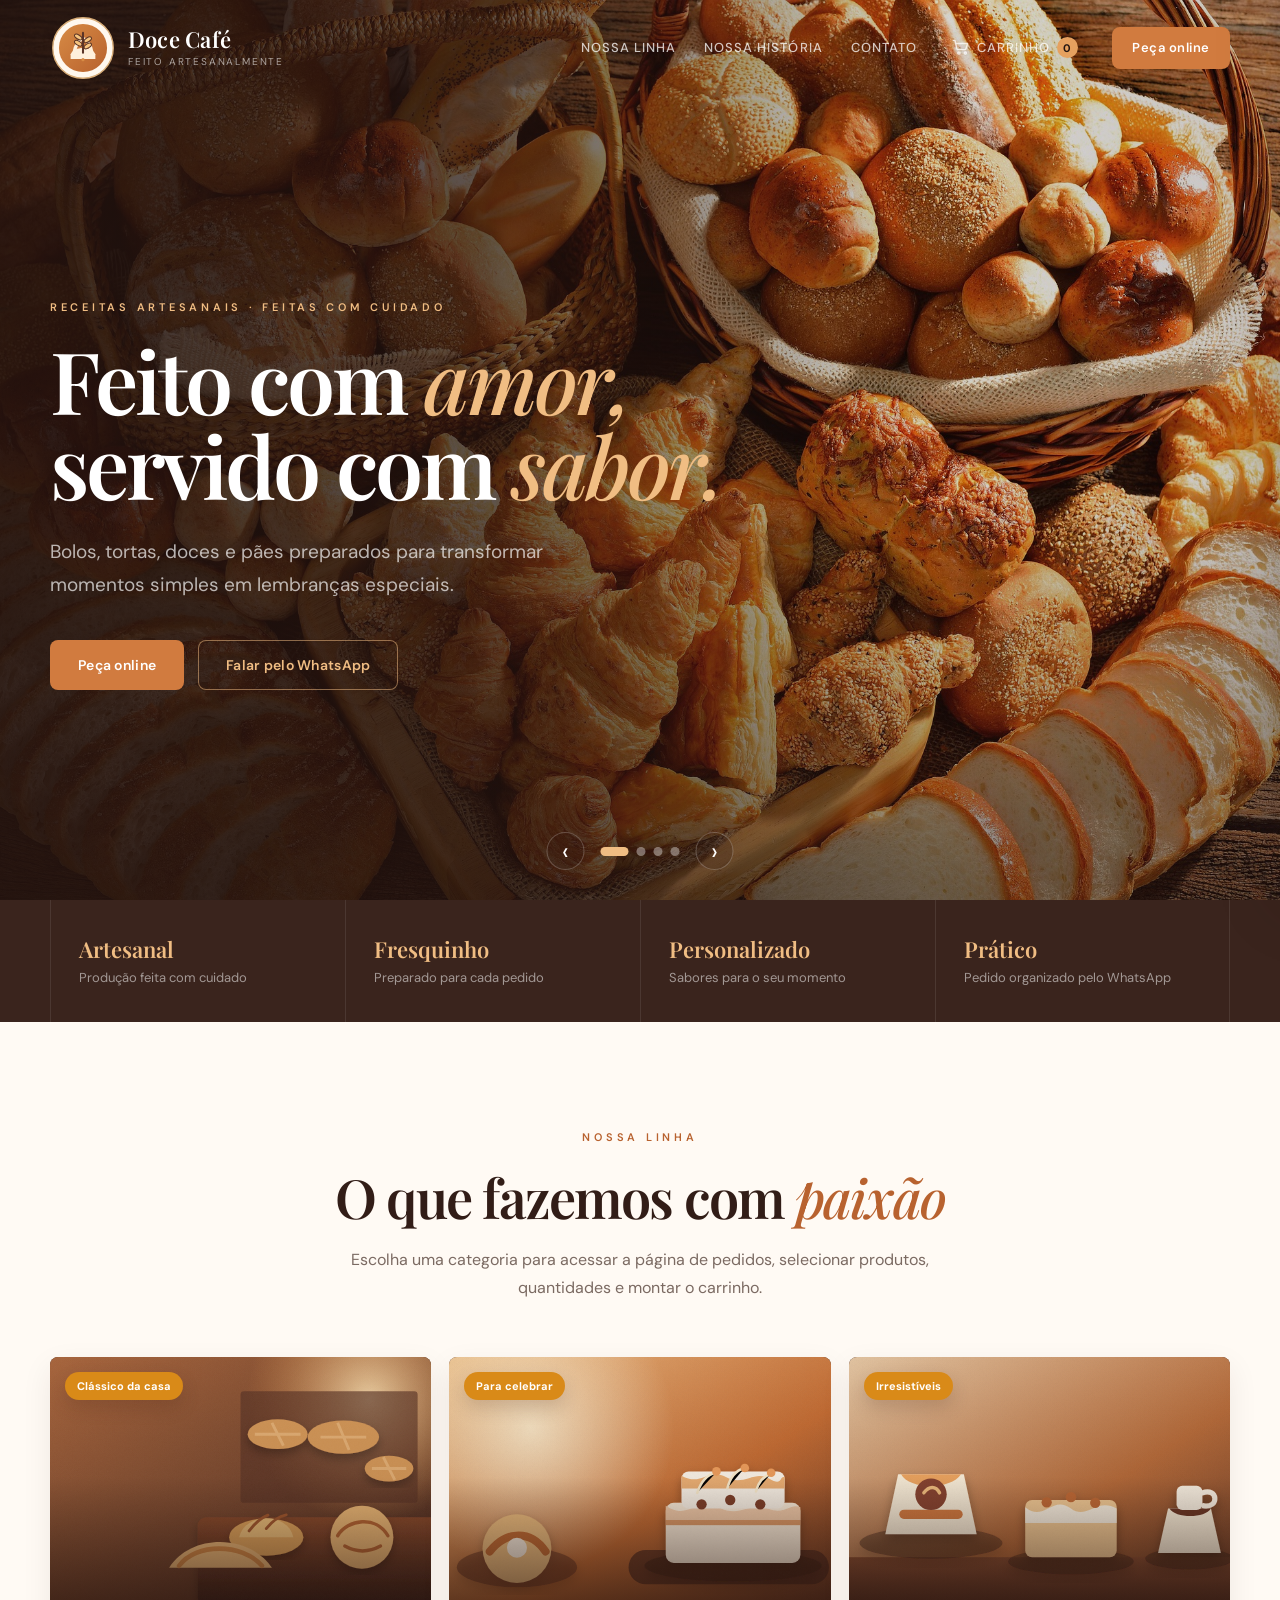
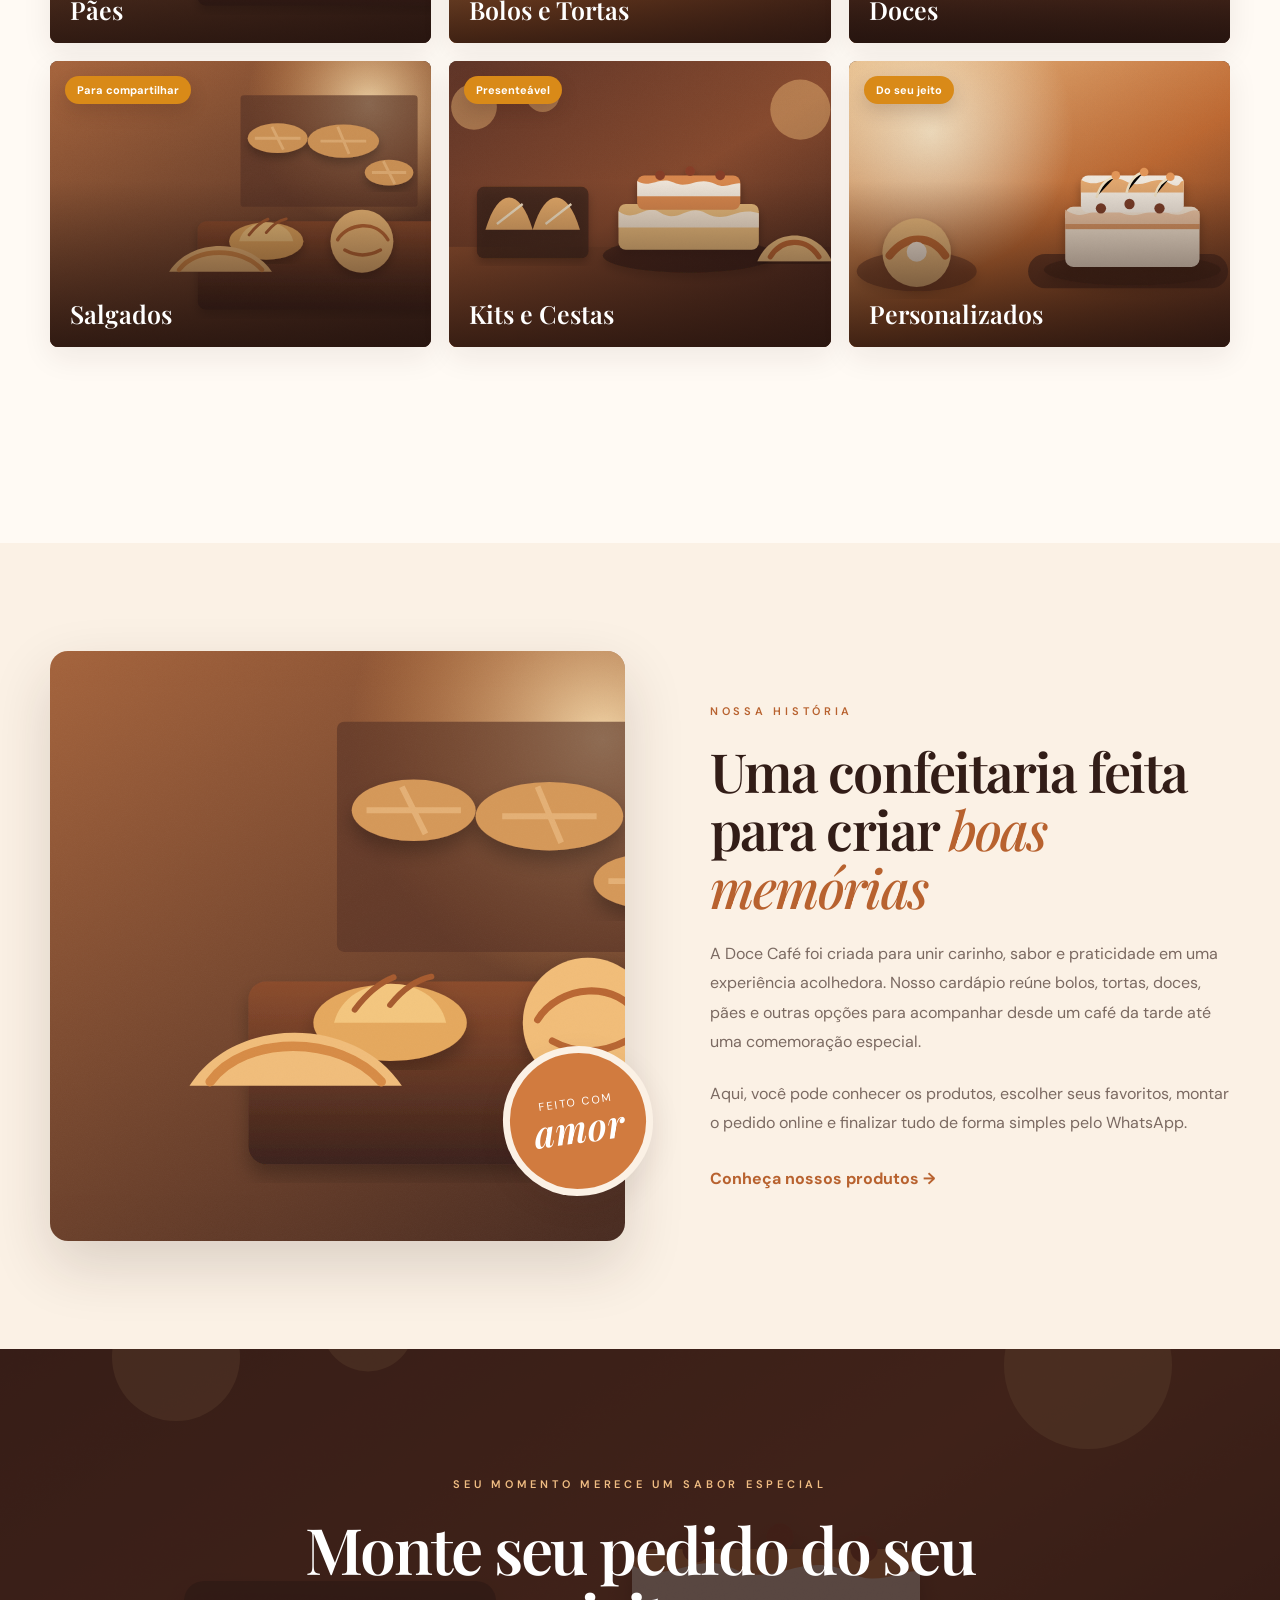
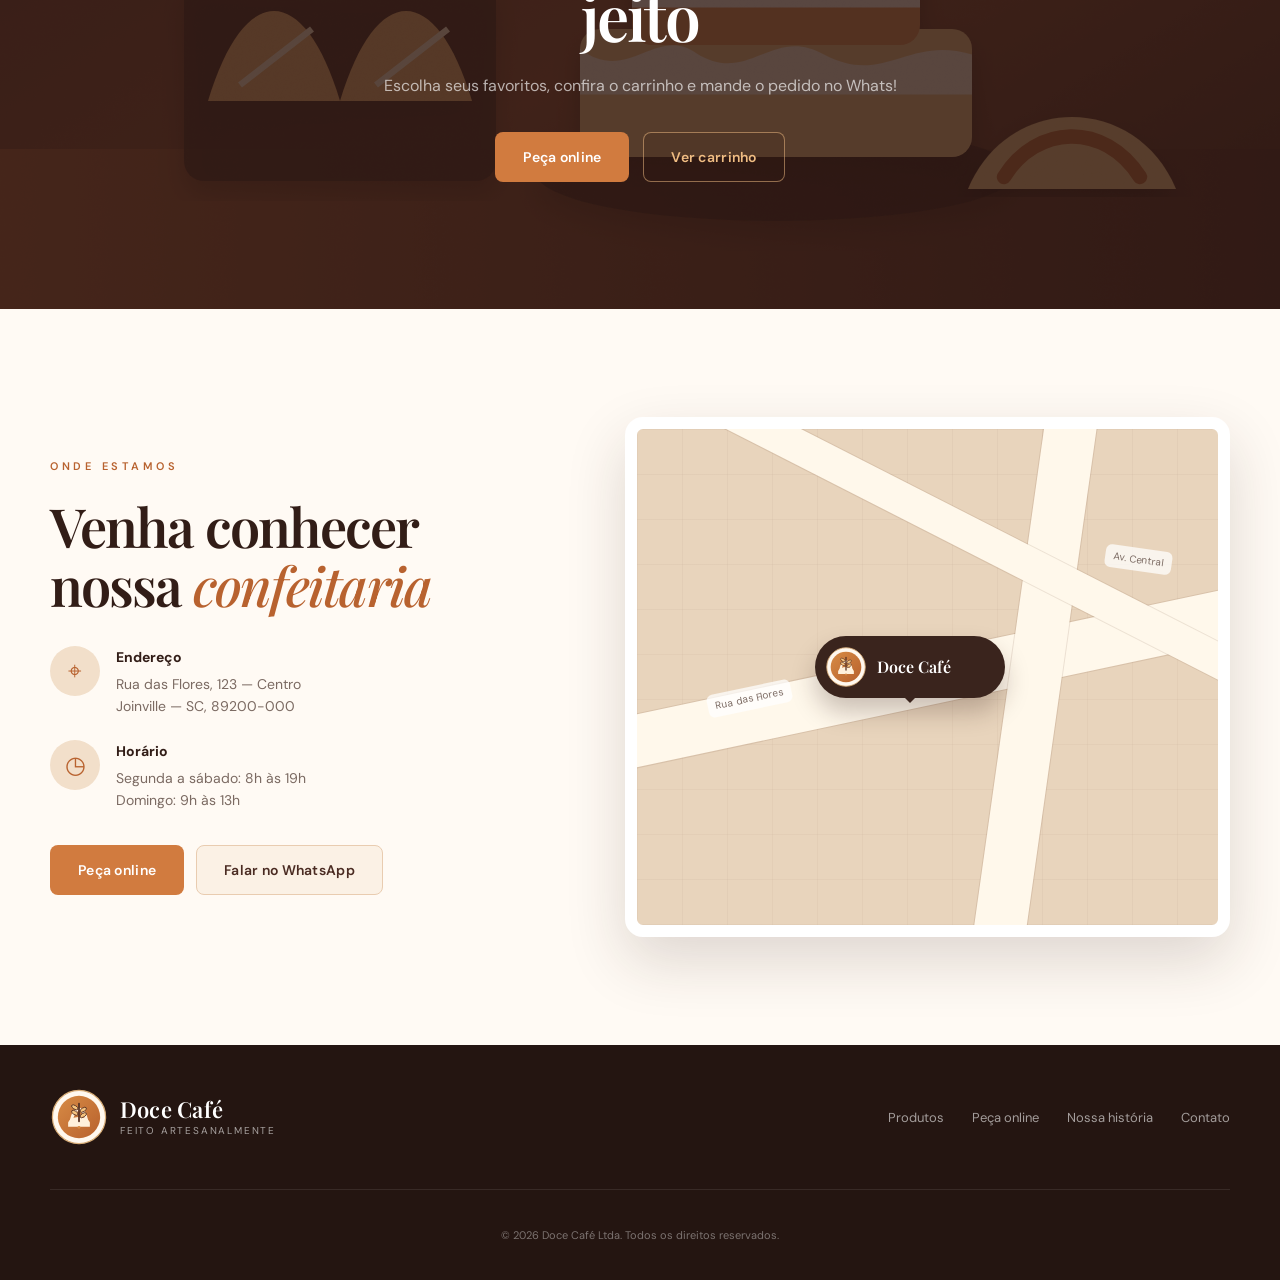
==== commit 464c1af0: "atualiza painel com slides de novas imagens" ====
--- a/index.html
+++ b/index.html
@@ -58,16 +58,16 @@
     <section class="hero" id="inicio" aria-roledescription="carrossel" aria-label="Destaques da confeitaria">
       <div class="hero-slides">
         <article class="hero-slide is-active" data-slide aria-hidden="false">
-          <img src="assets/images/hero-1.svg" alt="Pães e produtos artesanais em uma confeitaria acolhedora">
+          <img src="assets/images/hero-1.jpg" alt="Pães e produtos artesanais">
         </article>
         <article class="hero-slide" data-slide aria-hidden="true">
-          <img src="assets/images/hero-2.svg" alt="Bolo artesanal preparado para uma comemoração">
+          <img src="assets/images/hero-2.jpg" alt="Bolo de chocolate">
         </article>
         <article class="hero-slide" data-slide aria-hidden="true">
-          <img src="assets/images/hero-3.svg" alt="Doces e tortas artesanais sobre um balcão">
+          <img src="assets/images/hero-3.jpg" alt="Cafés e bolinho">
         </article>
         <article class="hero-slide" data-slide aria-hidden="true">
-          <img src="assets/images/hero-4.svg" alt="Mesa com café, bolo e doces da confeitaria">
+          <img src="assets/images/hero-4.jpg" alt="Docinhos, brigadeiro">
         </article>
         <div class="hero-overlay"></div>
       </div>
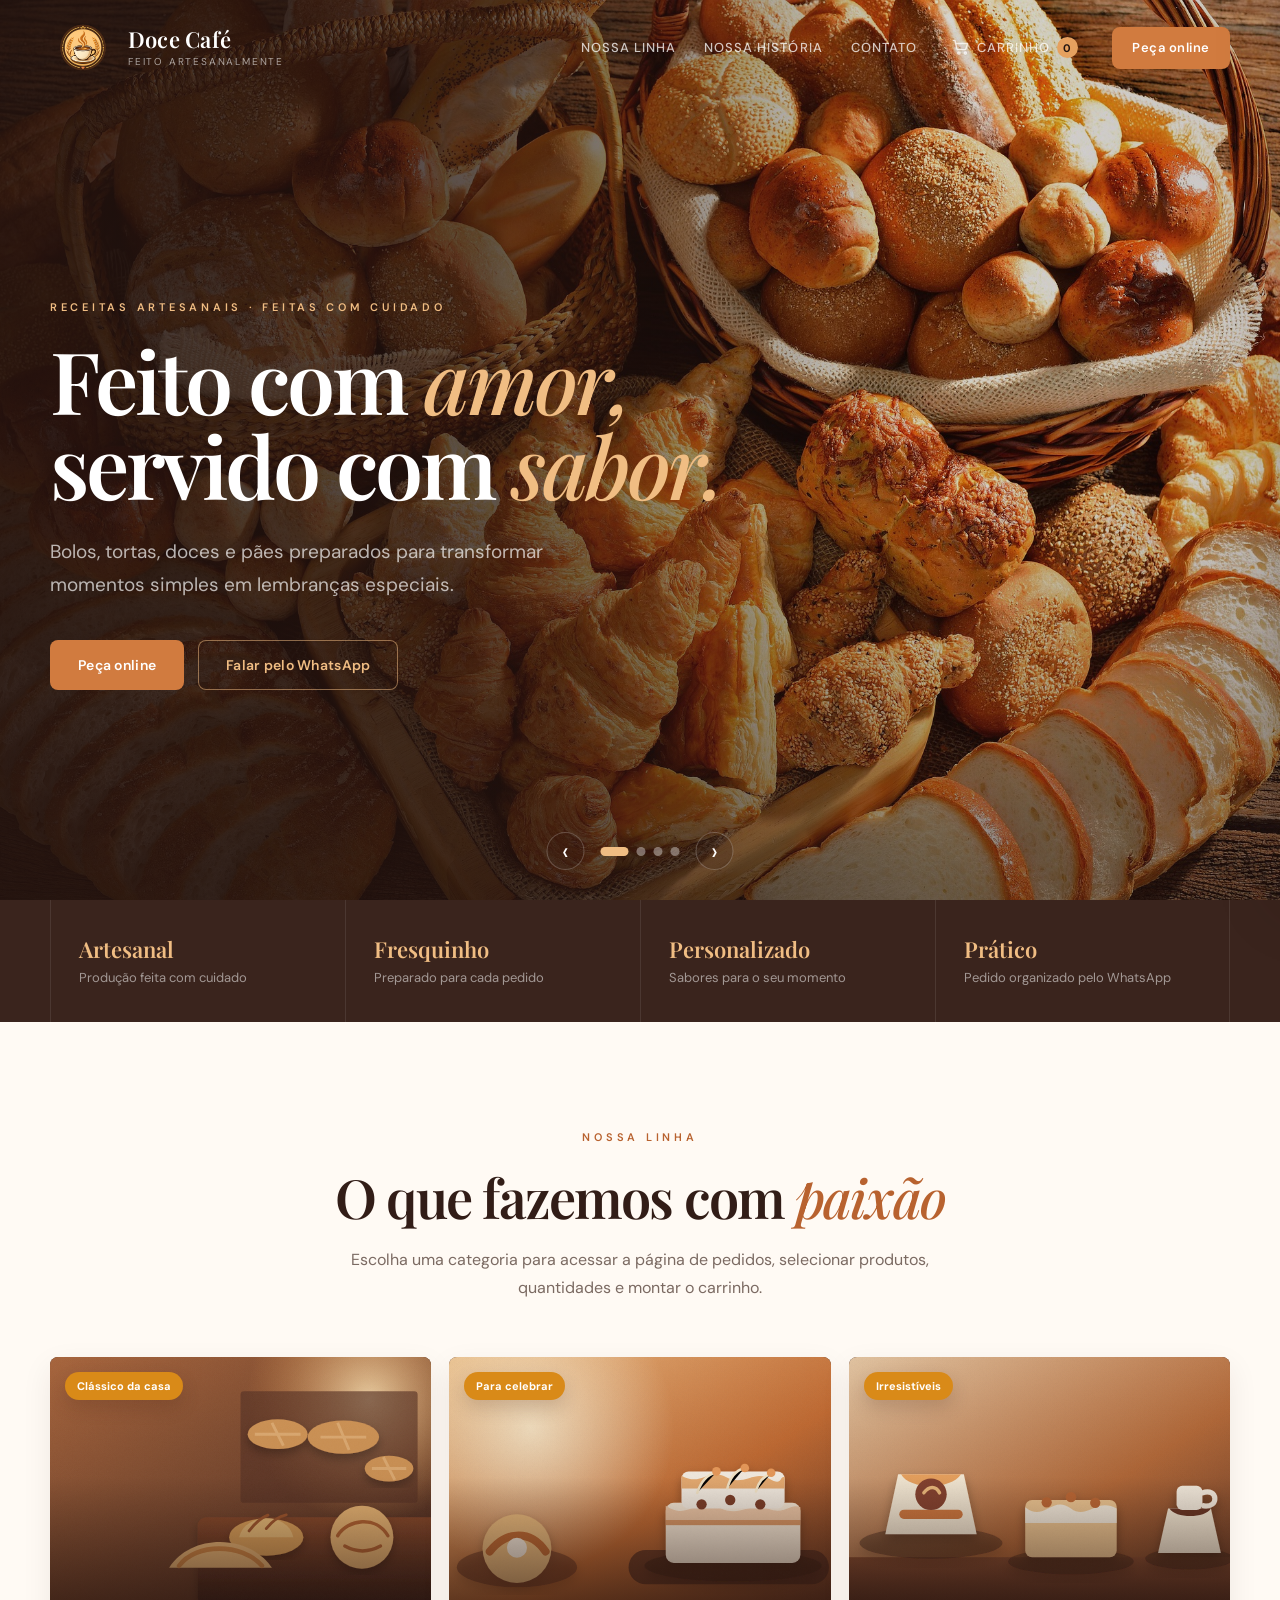
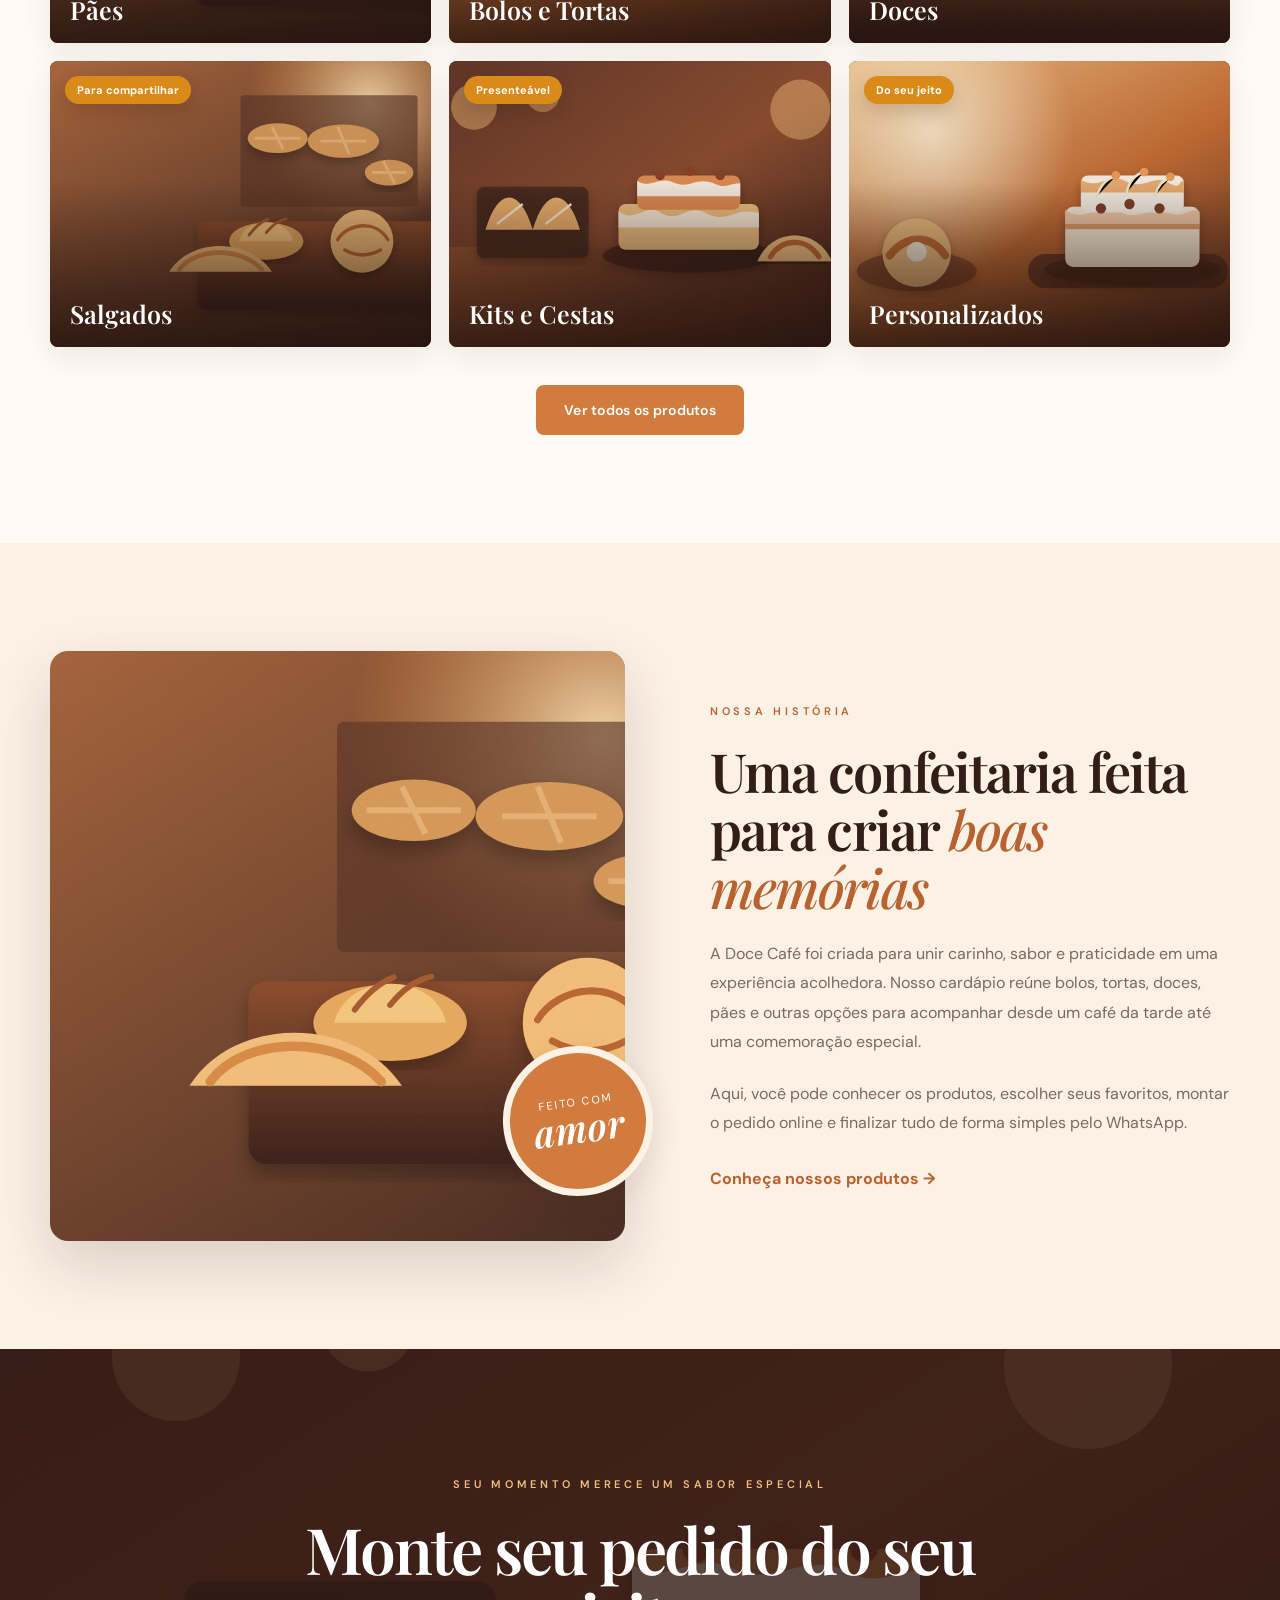
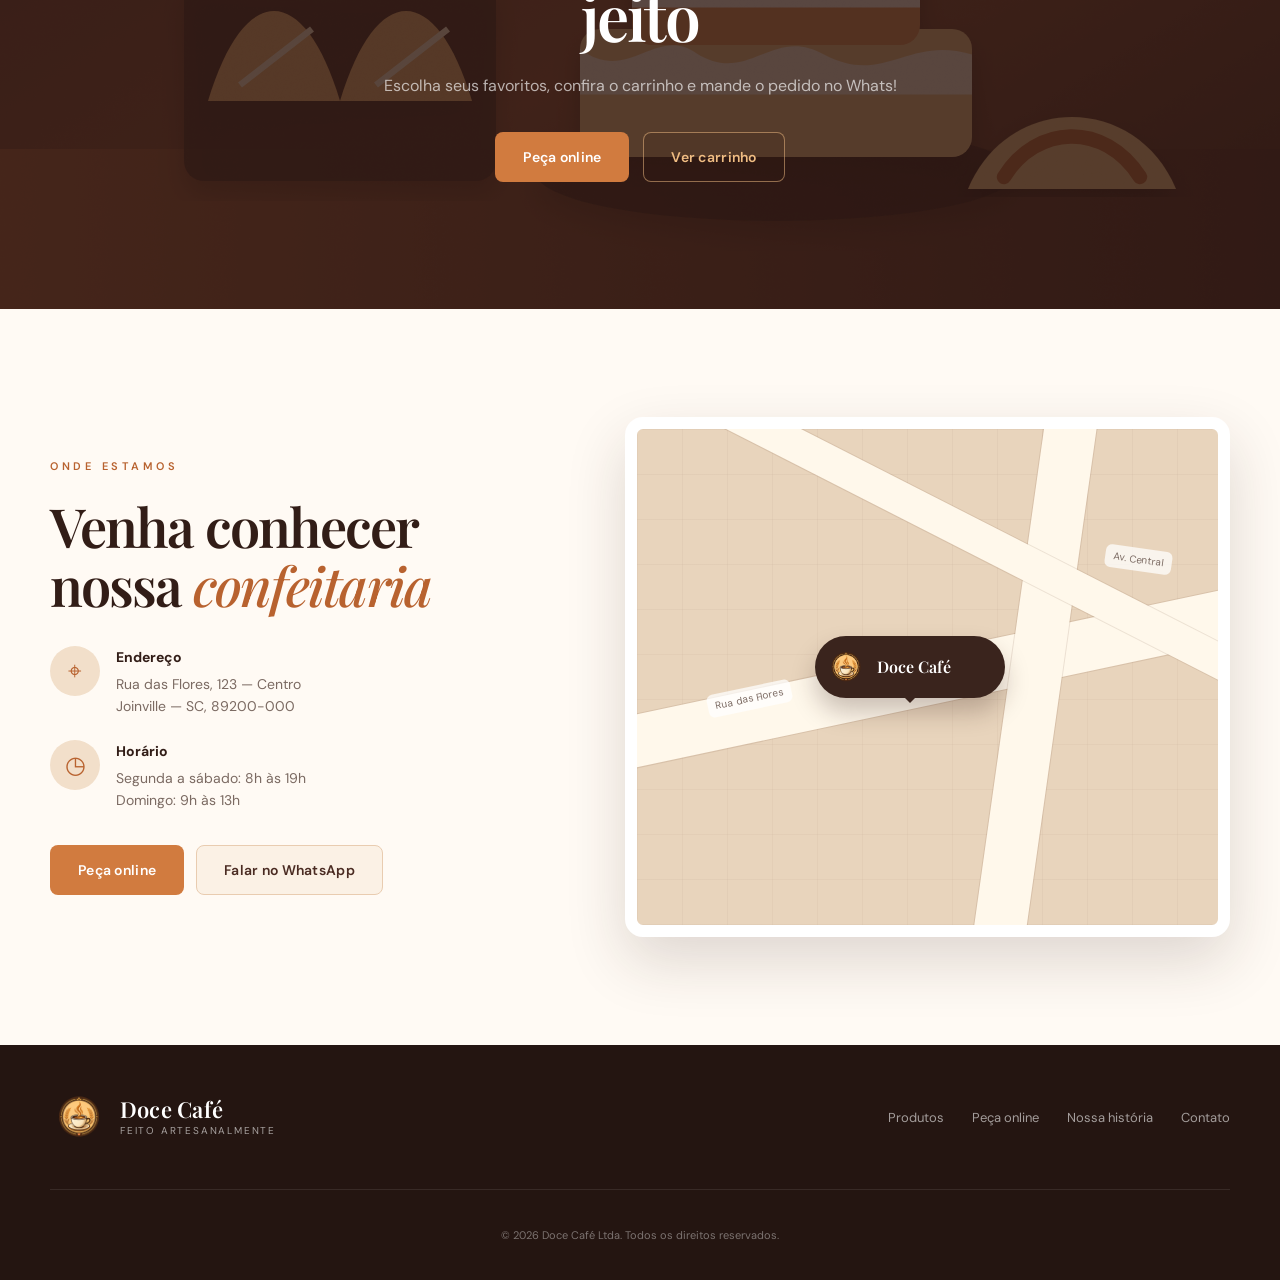
==== commit 87d27709: "adicionado icone" ====
--- a/index.html
+++ b/index.html
@@ -10,7 +10,7 @@
   <link rel="preconnect" href="https://fonts.googleapis.com">
   <link rel="preconnect" href="https://fonts.gstatic.com" crossorigin>
   <link href="https://fonts.googleapis.com/css2?family=DM+Sans:wght@300;400;500;600;700&family=Playfair+Display:ital,wght@0,500;0,600;0,700;1,500;1,600&display=swap" rel="stylesheet">
-  <link rel="icon" href="assets/logo-mark.svg" type="image/svg+xml">
+  <link rel="icon" href="assets/logo-doce-cafe.png" type="image/png">
   <link rel="stylesheet" href="css/styles.css">
   <script src="js/produtos.js" defer></script>
   <script src="js/script.js" defer></script>
@@ -21,7 +21,7 @@
   <header class="site-header" id="cabecalho">
     <div class="container header-content">
       <a class="brand" href="#inicio" aria-label="Ir para o início">
-        <img src="assets/logo-mark.svg" alt="" class="brand-mark">
+        <img src="assets/logo-doce-cafe.png" alt="" class="brand-mark">
         <span class="brand-copy">
           <strong data-business-name>Doce Café</strong>
           <small>feito artesanalmente</small>
@@ -221,7 +221,7 @@
           <div class="map-road road-two"></div>
           <div class="map-road road-three"></div>
           <div class="map-pin">
-            <img src="assets/logo-mark.svg" alt="">
+            <img src="assets/logo-doce-cafe.png" alt="">
             <span data-business-name>Doce Café</span>
           </div>
           <span class="map-label label-one">Rua das Flores</span>
@@ -234,7 +234,7 @@
   <footer class="site-footer">
     <div class="container footer-top">
       <a class="brand brand-footer" href="#inicio">
-        <img src="assets/logo-mark.svg" alt="" class="brand-mark">
+        <img src="assets/logo-doce-cafe.png" alt="" class="brand-mark">
         <span class="brand-copy"><strong data-business-name>Doce Café</strong><small>feito artesanalmente</small></span>
       </a>
       <div class="footer-links">
--- a/css/styles.css
+++ b/css/styles.css
@@ -1,1517 +1,2406 @@
 :root {
-  --brown-950: #241511;
-  --brown-900: #321d17;
-  --brown-850: #3a241d;
-  --brown-800: #4a2b22;
-  --brown-700: #633927;
-  --orange-600: #b8622f;
-  --orange-500: #d17b3f;
-  --orange-400: #e6a15f;
-  --orange-300: #f0bd83;
-  --cream-50: #fffaf4;
-  --cream-100: #fbf1e5;
-  --cream-200: #f2dfca;
-  --cream-300: #e9ccb0;
-  --gold: #e0a158;
-  --muted: #7b6a62;
-  --white: #ffffff;
-  --success: #2d7f58;
-  --font-display: "Playfair Display", Georgia, serif;
-  --font-body: "DM Sans", Arial, sans-serif;
-  --container: 1180px;
-  --header-height: 96px;
-  --shadow-sm: 0 10px 30px rgba(50, 29, 23, .08);
-  --shadow-md: 0 24px 60px rgba(50, 29, 23, .16);
-  --radius-sm: 10px;
-  --radius-md: 18px;
-  --radius-lg: 28px;
-}
-
-* { box-sizing: border-box; }
-html { scroll-behavior: smooth; scroll-padding-top: 86px; }
+    --brown-950: #241511;
+    --brown-900: #321d17;
+    --brown-850: #3a241d;
+    --brown-800: #4a2b22;
+    --brown-700: #633927;
+    --orange-600: #b8622f;
+    --orange-500: #d17b3f;
+    --orange-400: #e6a15f;
+    --orange-300: #f0bd83;
+    --cream-50: #fffaf4;
+    --cream-100: #fbf1e5;
+    --cream-200: #f2dfca;
+    --cream-300: #e9ccb0;
+    --gold: #e0a158;
+    --muted: #7b6a62;
+    --white: #ffffff;
+    --success: #2d7f58;
+    --font-display: "Playfair Display", Georgia, serif;
+    --font-body: "DM Sans", Arial, sans-serif;
+    --container: 1180px;
+    --header-height: 96px;
+    --shadow-sm: 0 10px 30px rgba(50, 29, 23, .08);
+    --shadow-md: 0 24px 60px rgba(50, 29, 23, .16);
+    --radius-sm: 10px;
+    --radius-md: 18px;
+    --radius-lg: 28px;
+}
+
+* {
+    box-sizing: border-box;
+}
+
+html {
+    scroll-behavior: smooth;
+    scroll-padding-top: 86px;
+}
+
 body {
-  margin: 0;
-  color: var(--brown-900);
-  background: var(--cream-50);
-  font-family: var(--font-body);
-  -webkit-font-smoothing: antialiased;
-}
-body.cart-open { overflow: hidden; }
-img { display: block; max-width: 100%; }
-a { color: inherit; text-decoration: none; }
-button, input { font: inherit; }
-button { color: inherit; }
+    margin: 0;
+    color: var(--brown-900);
+    background: var(--cream-50);
+    font-family: var(--font-body);
+    -webkit-font-smoothing: antialiased;
+}
+
+body.cart-open {
+    overflow: hidden;
+}
+
+img {
+    display: block;
+    max-width: 100%;
+}
+
+a {
+    color: inherit;
+    text-decoration: none;
+}
+
+button, input {
+    font: inherit;
+}
+
+button {
+    color: inherit;
+}
 
 .skip-link {
-  position: fixed;
-  top: 10px;
-  left: 10px;
-  z-index: 9999;
-  transform: translateY(-140%);
-  padding: 10px 14px;
-  border-radius: 8px;
-  background: var(--white);
-  color: var(--brown-900);
-  transition: transform .2s ease;
-}
-.skip-link:focus { transform: translateY(0); }
+    position: fixed;
+    top: 10px;
+    left: 10px;
+    z-index: 9999;
+    transform: translateY(-140%);
+    padding: 10px 14px;
+    border-radius: 8px;
+    background: var(--white);
+    color: var(--brown-900);
+    transition: transform .2s ease;
+}
+
+.skip-link:focus {
+    transform: translateY(0);
+}
 
 .container {
-  width: min(calc(100% - 40px), var(--container));
-  margin-inline: auto;
+    width: min(calc(100% - 40px), var(--container));
+    margin-inline: auto;
 }
 
 .site-header {
-  position: fixed;
-  inset: 0 0 auto;
-  z-index: 1000;
-  height: var(--header-height);
-  color: var(--white);
-  border-bottom: 1px solid transparent;
-  transition: height .3s ease, background .3s ease, box-shadow .3s ease, border-color .3s ease;
-}
+    position: fixed;
+    inset: 0 0 auto;
+    z-index: 1000;
+    height: var(--header-height);
+    color: var(--white);
+    border-bottom: 1px solid transparent;
+    transition: height .3s ease, background .3s ease, box-shadow .3s ease, border-color .3s ease;
+}
+
 .site-header.is-scrolled,
 .site-header.menu-open {
-  height: 78px;
-  background: rgba(50, 29, 23, .97);
-  border-color: rgba(255,255,255,.1);
-  box-shadow: 0 12px 30px rgba(29, 16, 12, .22);
-  backdrop-filter: blur(14px);
-}
+    height: 78px;
+    background: rgba(50, 29, 23, .97);
+    border-color: rgba(255, 255, 255, .1);
+    box-shadow: 0 12px 30px rgba(29, 16, 12, .22);
+    backdrop-filter: blur(14px);
+}
+
 .header-content {
-  height: 100%;
-  display: flex;
-  align-items: center;
-  justify-content: space-between;
-  gap: 30px;
-}
-.brand { display: inline-flex; align-items: center; gap: 12px; min-width: 0; }
-.brand-mark { width: 66px; height: 66px; flex: 0 0 auto; transition: width .3s, height .3s; }
+    height: 100%;
+    display: flex;
+    align-items: center;
+    justify-content: space-between;
+    gap: 30px;
+}
+
+.brand {
+    display: inline-flex;
+    align-items: center;
+    gap: 12px;
+    min-width: 0;
+}
+
+.brand-mark {
+    width: 66px;
+    height: 66px;
+    flex: 0 0 auto;
+    transition: width .3s, height .3s;
+}
+
 .site-header.is-scrolled .brand-mark,
-.site-header.menu-open .brand-mark { width: 54px; height: 54px; }
-.brand-copy { display: flex; flex-direction: column; line-height: 1; }
+.site-header.menu-open .brand-mark {
+    width: 54px;
+    height: 54px;
+}
+
+.brand-copy {
+    display: flex;
+    flex-direction: column;
+    line-height: 1;
+}
+
 .brand-copy strong {
-  max-width: 240px;
-  overflow: hidden;
-  text-overflow: ellipsis;
-  white-space: nowrap;
-  font: 600 22px/1.05 var(--font-display);
-  letter-spacing: .01em;
-}
+    max-width: 240px;
+    overflow: hidden;
+    text-overflow: ellipsis;
+    white-space: nowrap;
+    font: 600 22px/1.05 var(--font-display);
+    letter-spacing: .01em;
+}
+
 .brand-copy small {
-  margin-top: 5px;
-  color: rgba(255,255,255,.6);
-  font-size: 10px;
-  letter-spacing: .18em;
-  text-transform: uppercase;
-}
-
-.desktop-nav { display: flex; align-items: center; gap: 28px; }
+    margin-top: 5px;
+    color: rgba(255, 255, 255, .6);
+    font-size: 10px;
+    letter-spacing: .18em;
+    text-transform: uppercase;
+}
+
+.desktop-nav {
+    display: flex;
+    align-items: center;
+    gap: 28px;
+}
+
 .desktop-nav > a:not(.nav-cta),
 .desktop-nav > button {
-  position: relative;
-  border: 0;
-  background: transparent;
-  color: rgba(255,255,255,.75);
-  font-size: 13px;
-  font-weight: 500;
-  letter-spacing: .08em;
-  text-transform: uppercase;
-  cursor: pointer;
-  transition: color .2s ease;
-}
+    position: relative;
+    border: 0;
+    background: transparent;
+    color: rgba(255, 255, 255, .75);
+    font-size: 13px;
+    font-weight: 500;
+    letter-spacing: .08em;
+    text-transform: uppercase;
+    cursor: pointer;
+    transition: color .2s ease;
+}
+
 .desktop-nav > a:not(.nav-cta)::after,
 .desktop-nav > button::after {
-  content: "";
-  position: absolute;
-  left: 0;
-  right: 0;
-  bottom: -8px;
-  height: 1px;
-  background: var(--orange-300);
-  transform: scaleX(0);
-  transform-origin: left;
-  transition: transform .2s ease;
-}
+    content: "";
+    position: absolute;
+    left: 0;
+    right: 0;
+    bottom: -8px;
+    height: 1px;
+    background: var(--orange-300);
+    transform: scaleX(0);
+    transform-origin: left;
+    transition: transform .2s ease;
+}
+
 .desktop-nav > a:hover,
-.desktop-nav > button:hover { color: var(--white); }
+.desktop-nav > button:hover {
+    color: var(--white);
+}
+
 .desktop-nav > a:hover::after,
-.desktop-nav > button:hover::after { transform: scaleX(1); }
+.desktop-nav > button:hover::after {
+    transform: scaleX(1);
+}
+
 .nav-cta {
-  display: inline-flex;
-  align-items: center;
-  justify-content: center;
-  min-height: 42px;
-  padding: 0 20px;
-  border-radius: 8px;
-  background: var(--orange-500);
-  color: var(--white);
-  font-size: 13px;
-  font-weight: 600;
-  letter-spacing: .04em;
-  transition: background .2s ease, transform .2s ease;
-}
-.nav-cta:hover { background: var(--orange-400); transform: translateY(-1px); }
-.cart-link { display: inline-flex; align-items: center; gap: 7px; }
+    display: inline-flex;
+    align-items: center;
+    justify-content: center;
+    min-height: 42px;
+    padding: 0 20px;
+    border-radius: 8px;
+    background: var(--orange-500);
+    color: var(--white);
+    font-size: 13px;
+    font-weight: 600;
+    letter-spacing: .04em;
+    transition: background .2s ease, transform .2s ease;
+}
+
+.nav-cta:hover {
+    background: var(--orange-400);
+    transform: translateY(-1px);
+}
+
+.cart-link {
+    display: inline-flex;
+    align-items: center;
+    gap: 7px;
+}
+
 .cart-link svg, .floating-cart svg {
-  width: 19px; height: 19px; fill: none; stroke: currentColor; stroke-width: 1.8; stroke-linecap: round; stroke-linejoin: round;
-}
+    width: 19px;
+    height: 19px;
+    fill: none;
+    stroke: currentColor;
+    stroke-width: 1.8;
+    stroke-linecap: round;
+    stroke-linejoin: round;
+}
+
 .cart-count {
-  display: inline-grid;
-  place-items: center;
-  min-width: 21px;
-  height: 21px;
-  padding: 0 5px;
-  border-radius: 999px;
-  background: var(--orange-400);
-  color: var(--brown-950);
-  font-size: 11px;
-  font-weight: 700;
+    display: inline-grid;
+    place-items: center;
+    min-width: 21px;
+    height: 21px;
+    padding: 0 5px;
+    border-radius: 999px;
+    background: var(--orange-400);
+    color: var(--brown-950);
+    font-size: 11px;
+    font-weight: 700;
 }
 
 .mobile-menu-button {
-  display: none;
-  width: 44px;
-  height: 44px;
-  padding: 10px;
-  border: 1px solid rgba(255,255,255,.28);
-  border-radius: 8px;
-  background: rgba(255,255,255,.06);
-  cursor: pointer;
-}
+    display: none;
+    width: 44px;
+    height: 44px;
+    padding: 10px;
+    border: 1px solid rgba(255, 255, 255, .28);
+    border-radius: 8px;
+    background: rgba(255, 255, 255, .06);
+    cursor: pointer;
+}
+
 .mobile-menu-button span {
-  display: block;
-  height: 2px;
-  margin: 5px 0;
-  border-radius: 2px;
-  background: var(--white);
-  transition: transform .25s, opacity .25s;
-}
-.site-header.menu-open .mobile-menu-button span:nth-child(1) { transform: translateY(7px) rotate(45deg); }
-.site-header.menu-open .mobile-menu-button span:nth-child(2) { opacity: 0; }
-.site-header.menu-open .mobile-menu-button span:nth-child(3) { transform: translateY(-7px) rotate(-45deg); }
+    display: block;
+    height: 2px;
+    margin: 5px 0;
+    border-radius: 2px;
+    background: var(--white);
+    transition: transform .25s, opacity .25s;
+}
+
+.site-header.menu-open .mobile-menu-button span:nth-child(1) {
+    transform: translateY(7px) rotate(45deg);
+}
+
+.site-header.menu-open .mobile-menu-button span:nth-child(2) {
+    opacity: 0;
+}
+
+.site-header.menu-open .mobile-menu-button span:nth-child(3) {
+    transform: translateY(-7px) rotate(-45deg);
+}
+
 .mobile-nav {
-  display: none;
-  position: fixed;
-  inset: 78px 0 auto;
-  padding: 24px max(20px, calc((100vw - var(--container)) / 2));
-  background: rgba(50,29,23,.98);
-  border-top: 1px solid rgba(255,255,255,.1);
-  box-shadow: 0 25px 40px rgba(30,15,11,.25);
-}
-.mobile-nav.is-open { display: grid; gap: 8px; }
+    display: none;
+    position: fixed;
+    inset: 78px 0 auto;
+    padding: 24px max(20px, calc((100vw - var(--container)) / 2));
+    background: rgba(50, 29, 23, .98);
+    border-top: 1px solid rgba(255, 255, 255, .1);
+    box-shadow: 0 25px 40px rgba(30, 15, 11, .25);
+}
+
+.mobile-nav.is-open {
+    display: grid;
+    gap: 8px;
+}
+
 .mobile-nav a,
 .mobile-nav button {
-  min-height: 50px;
-  display: flex;
-  align-items: center;
-  justify-content: space-between;
-  padding: 0 8px;
-  border: 0;
-  border-bottom: 1px solid rgba(255,255,255,.08);
-  background: transparent;
-  color: rgba(255,255,255,.85);
-  text-align: left;
-}
-.mobile-nav .nav-cta { justify-content: center; margin-top: 12px; border: 0; }
+    min-height: 50px;
+    display: flex;
+    align-items: center;
+    justify-content: space-between;
+    padding: 0 8px;
+    border: 0;
+    border-bottom: 1px solid rgba(255, 255, 255, .08);
+    background: transparent;
+    color: rgba(255, 255, 255, .85);
+    text-align: left;
+}
+
+.mobile-nav .nav-cta {
+    justify-content: center;
+    margin-top: 12px;
+    border: 0;
+}
 
 .hero {
-  position: relative;
-  min-height: 760px;
-  height: 100svh;
-  display: flex;
-  align-items: center;
-  overflow: hidden;
-  color: var(--white);
-  background: var(--brown-950);
-}
-.hero-slides, .hero-slide, .hero-overlay { position: absolute; inset: 0; }
-.hero-slide { opacity: 0; transform: scale(1.04); transition: opacity 1s ease, transform 7s linear; }
-.hero-slide.is-active { opacity: 1; transform: scale(1); }
-.hero-slide img { width: 100%; height: 100%; object-fit: cover; }
+    position: relative;
+    min-height: 760px;
+    height: 100svh;
+    display: flex;
+    align-items: center;
+    overflow: hidden;
+    color: var(--white);
+    background: var(--brown-950);
+}
+
+.hero-slides, .hero-slide, .hero-overlay {
+    position: absolute;
+    inset: 0;
+}
+
+.hero-slide {
+    opacity: 0;
+    transform: scale(1.04);
+    transition: opacity 1s ease, transform 7s linear;
+}
+
+.hero-slide.is-active {
+    opacity: 1;
+    transform: scale(1);
+}
+
+.hero-slide img {
+    width: 100%;
+    height: 100%;
+    object-fit: cover;
+}
+
 .hero-overlay {
-  background:
-    linear-gradient(90deg, rgba(34,18,14,.9) 0%, rgba(34,18,14,.72) 38%, rgba(34,18,14,.18) 72%, rgba(34,18,14,.24) 100%),
-    linear-gradient(0deg, rgba(34,18,14,.42) 0%, transparent 45%);
-}
-.hero-content { position: relative; z-index: 2; padding-top: 90px; }
-.hero-content > * { max-width: 710px; }
+    background: linear-gradient(90deg, rgba(34, 18, 14, .9) 0%, rgba(34, 18, 14, .72) 38%, rgba(34, 18, 14, .18) 72%, rgba(34, 18, 14, .24) 100%),
+    linear-gradient(0deg, rgba(34, 18, 14, .42) 0%, transparent 45%);
+}
+
+.hero-content {
+    position: relative;
+    z-index: 2;
+    padding-top: 90px;
+}
+
+.hero-content > * {
+    max-width: 710px;
+}
+
 .eyebrow {
-  margin: 0 0 24px;
-  color: var(--orange-300);
-  font-size: 11px;
-  font-weight: 600;
-  letter-spacing: .34em;
-  text-transform: uppercase;
-}
-.eyebrow-dark { color: var(--orange-600); }
+    margin: 0 0 24px;
+    color: var(--orange-300);
+    font-size: 11px;
+    font-weight: 600;
+    letter-spacing: .34em;
+    text-transform: uppercase;
+}
+
+.eyebrow-dark {
+    color: var(--orange-600);
+}
+
 .hero h1,
 .section-heading h2,
 .story-copy h2,
 .order-banner h2,
 .contact-copy h2 {
-  margin: 0;
-  font-family: var(--font-display);
-  font-weight: 600;
-  letter-spacing: -.035em;
-}
-.hero h1 { font-size: clamp(52px, 7vw, 86px); line-height: .98; }
-em { color: var(--orange-300); font-weight: 500; }
+    margin: 0;
+    font-family: var(--font-display);
+    font-weight: 600;
+    letter-spacing: -.035em;
+}
+
+.hero h1 {
+    font-size: clamp(52px, 7vw, 86px);
+    line-height: .98;
+}
+
+em {
+    color: var(--orange-300);
+    font-weight: 500;
+}
+
 .hero-text {
-  margin: 28px 0 38px;
-  max-width: 590px;
-  color: rgba(255,255,255,.68);
-  font-size: clamp(16px, 1.5vw, 19px);
-  line-height: 1.75;
-}
-.hero-actions { display: flex; flex-wrap: wrap; gap: 14px; }
+    margin: 28px 0 38px;
+    max-width: 590px;
+    color: rgba(255, 255, 255, .68);
+    font-size: clamp(16px, 1.5vw, 19px);
+    line-height: 1.75;
+}
+
+.hero-actions {
+    display: flex;
+    flex-wrap: wrap;
+    gap: 14px;
+}
+
 .button {
-  min-height: 50px;
-  display: inline-flex;
-  align-items: center;
-  justify-content: center;
-  padding: 0 27px;
-  border: 1px solid transparent;
-  border-radius: 8px;
-  cursor: pointer;
-  font-weight: 600;
-  font-size: 14px;
-  letter-spacing: .02em;
-  transition: transform .2s ease, background .2s ease, border-color .2s ease, color .2s ease;
-}
-.button:hover { transform: translateY(-2px); }
-.button-primary { background: var(--orange-500); color: var(--white); }
-.button-primary:hover { background: var(--orange-600); }
-.button-outline { border-color: rgba(240,189,131,.52); color: var(--orange-300); background: rgba(52,28,21,.12); }
-.button-outline:hover { border-color: var(--orange-300); background: rgba(52,28,21,.38); }
+    min-height: 50px;
+    display: inline-flex;
+    align-items: center;
+    justify-content: center;
+    padding: 0 27px;
+    border: 1px solid transparent;
+    border-radius: 8px;
+    cursor: pointer;
+    font-weight: 600;
+    font-size: 14px;
+    letter-spacing: .02em;
+    transition: transform .2s ease, background .2s ease, border-color .2s ease, color .2s ease;
+}
+
+.button:hover {
+    transform: translateY(-2px);
+}
+
+.button-primary {
+    background: var(--orange-500);
+    color: var(--white);
+}
+
+.button-primary:hover {
+    background: var(--orange-600);
+}
+
+.button-outline {
+    border-color: rgba(240, 189, 131, .52);
+    color: var(--orange-300);
+    background: rgba(52, 28, 21, .12);
+}
+
+.button-outline:hover {
+    border-color: var(--orange-300);
+    background: rgba(52, 28, 21, .38);
+}
+
 .carousel-controls {
-  position: absolute;
-  z-index: 3;
-  left: 50%;
-  bottom: 30px;
-  transform: translateX(-50%);
-  display: flex;
-  align-items: center;
-  gap: 16px;
-}
-.carousel-dots { display: flex; align-items: center; gap: 8px; }
+    position: absolute;
+    z-index: 3;
+    left: 50%;
+    bottom: 30px;
+    transform: translateX(-50%);
+    display: flex;
+    align-items: center;
+    gap: 16px;
+}
+
+.carousel-dots {
+    display: flex;
+    align-items: center;
+    gap: 8px;
+}
+
 .carousel-dot {
-  width: 9px;
-  height: 9px;
-  padding: 0;
-  border: 0;
-  border-radius: 999px;
-  background: rgba(255,255,255,.38);
-  cursor: pointer;
-  transition: width .25s, background .25s;
-}
-.carousel-dot.is-active { width: 28px; background: var(--orange-300); }
+    width: 9px;
+    height: 9px;
+    padding: 0;
+    border: 0;
+    border-radius: 999px;
+    background: rgba(255, 255, 255, .38);
+    cursor: pointer;
+    transition: width .25s, background .25s;
+}
+
+.carousel-dot.is-active {
+    width: 28px;
+    background: var(--orange-300);
+}
+
 .carousel-arrow {
-  width: 38px;
-  height: 38px;
-  border: 1px solid rgba(255,255,255,.22);
-  border-radius: 50%;
-  background: rgba(45,24,18,.22);
-  color: var(--white);
-  font-size: 25px;
-  line-height: 1;
-  cursor: pointer;
-  transition: background .2s, border-color .2s;
-}
-.carousel-arrow:hover { background: rgba(45,24,18,.6); border-color: rgba(255,255,255,.55); }
-
-.trust-strip { background: var(--brown-850); color: var(--white); }
-.trust-grid { display: grid; grid-template-columns: repeat(4, 1fr); }
+    width: 38px;
+    height: 38px;
+    border: 1px solid rgba(255, 255, 255, .22);
+    border-radius: 50%;
+    background: rgba(45, 24, 18, .22);
+    color: var(--white);
+    font-size: 25px;
+    line-height: 1;
+    cursor: pointer;
+    transition: background .2s, border-color .2s;
+}
+
+.carousel-arrow:hover {
+    background: rgba(45, 24, 18, .6);
+    border-color: rgba(255, 255, 255, .55);
+}
+
+.trust-strip {
+    background: var(--brown-850);
+    color: var(--white);
+}
+
+.trust-grid {
+    display: grid;
+    grid-template-columns: repeat(4, 1fr);
+}
+
 .trust-grid > div {
-  min-height: 122px;
-  display: flex;
-  flex-direction: column;
-  justify-content: center;
-  padding: 24px 28px;
-  border-left: 1px solid rgba(255,255,255,.09);
-}
-.trust-grid > div:last-child { border-right: 1px solid rgba(255,255,255,.09); }
-.trust-grid strong { color: var(--orange-300); font: 600 22px/1.2 var(--font-display); }
-.trust-grid span { margin-top: 7px; color: rgba(255,255,255,.53); font-size: 13px; }
-
-.section { padding: 108px 0; }
-.products-section { background: var(--cream-50); }
-.section-heading { width: min(100%, 640px); margin: 0 auto 55px; text-align: center; }
+    min-height: 122px;
+    display: flex;
+    flex-direction: column;
+    justify-content: center;
+    padding: 24px 28px;
+    border-left: 1px solid rgba(255, 255, 255, .09);
+}
+
+.trust-grid > div:last-child {
+    border-right: 1px solid rgba(255, 255, 255, .09);
+}
+
+.trust-grid strong {
+    color: var(--orange-300);
+    font: 600 22px/1.2 var(--font-display);
+}
+
+.trust-grid span {
+    margin-top: 7px;
+    color: rgba(255, 255, 255, .53);
+    font-size: 13px;
+}
+
+.section {
+    padding: 108px 0;
+}
+
+.products-section {
+    background: var(--cream-50);
+}
+
+.section-heading {
+    width: min(100%, 640px);
+    margin: 0 auto 55px;
+    text-align: center;
+}
+
 .section-heading h2,
 .story-copy h2,
-.contact-copy h2 { font-size: clamp(38px, 5vw, 54px); line-height: 1.08; }
+.contact-copy h2 {
+    font-size: clamp(38px, 5vw, 54px);
+    line-height: 1.08;
+}
+
 .section-heading em,
 .story-copy em,
-.contact-copy em { color: var(--orange-600); }
+.contact-copy em {
+    color: var(--orange-600);
+}
+
 .section-heading > p:last-child {
-  margin: 20px auto 0;
-  max-width: 590px;
-  color: var(--muted);
-  line-height: 1.75;
-}
-.product-grid { display: grid; grid-template-columns: repeat(3, 1fr); gap: 22px; }
+    margin: 20px auto 0;
+    max-width: 590px;
+    color: var(--muted);
+    line-height: 1.75;
+}
+
+.product-grid {
+    display: grid;
+    grid-template-columns: repeat(3, 1fr);
+    gap: 22px;
+}
+
 .product-card {
-  overflow: hidden;
-  border: 1px solid rgba(99,57,39,.1);
-  border-radius: var(--radius-md);
-  background: var(--white);
-  box-shadow: var(--shadow-sm);
-  transition: transform .3s ease, box-shadow .3s ease;
-}
-.product-card:hover { transform: translateY(-7px); box-shadow: var(--shadow-md); }
-.product-image { position: relative; aspect-ratio: 4 / 3; overflow: hidden; background: var(--cream-200); }
+    overflow: hidden;
+    border: 1px solid rgba(99, 57, 39, .1);
+    border-radius: var(--radius-md);
+    background: var(--white);
+    box-shadow: var(--shadow-sm);
+    transition: transform .3s ease, box-shadow .3s ease;
+}
+
+.product-card:hover {
+    transform: translateY(-7px);
+    box-shadow: var(--shadow-md);
+}
+
+.product-image {
+    position: relative;
+    aspect-ratio: 4 / 3;
+    overflow: hidden;
+    background: var(--cream-200);
+}
+
 .product-image::after {
-  content: "";
-  position: absolute;
-  inset: 0;
-  background: linear-gradient(0deg, rgba(45,24,18,.35), transparent 54%);
-  pointer-events: none;
-}
-.product-image img { width: 100%; height: 100%; object-fit: cover; transition: transform .55s ease; }
-.product-card:hover .product-image img { transform: scale(1.055); }
+    content: "";
+    position: absolute;
+    inset: 0;
+    background: linear-gradient(0deg, rgba(45, 24, 18, .35), transparent 54%);
+    pointer-events: none;
+}
+
+.product-image img {
+    width: 100%;
+    height: 100%;
+    object-fit: cover;
+    transition: transform .55s ease;
+}
+
+.product-card:hover .product-image img {
+    transform: scale(1.055);
+}
+
 .product-image span {
-  position: absolute;
-  z-index: 2;
-  top: 16px;
-  left: 16px;
-  padding: 7px 11px;
-  border-radius: 999px;
-  background: var(--orange-400);
-  color: var(--brown-950);
-  font-size: 11px;
-  font-weight: 700;
-  letter-spacing: .04em;
-}
-.product-body { min-height: 100px; display: flex; align-items: center; justify-content: space-between; gap: 15px; padding: 20px; }
-.product-body h3 { margin: 0 0 7px; font: 600 24px/1.15 var(--font-display); }
-.product-body p { margin: 0; color: var(--muted); font-size: 13px; }
-.product-body p strong { color: var(--brown-800); }
+    position: absolute;
+    z-index: 2;
+    top: 16px;
+    left: 16px;
+    padding: 7px 11px;
+    border-radius: 999px;
+    background: var(--orange-400);
+    color: var(--brown-950);
+    font-size: 11px;
+    font-weight: 700;
+    letter-spacing: .04em;
+}
+
+.product-body {
+    min-height: 100px;
+    display: flex;
+    align-items: center;
+    justify-content: space-between;
+    gap: 15px;
+    padding: 20px;
+}
+
+.product-body h3 {
+    margin: 0 0 7px;
+    font: 600 24px/1.15 var(--font-display);
+}
+
+.product-body p {
+    margin: 0;
+    color: var(--muted);
+    font-size: 13px;
+}
+
+.product-body p strong {
+    color: var(--brown-800);
+}
+
 .add-to-cart {
-  min-width: 98px;
-  min-height: 40px;
-  display: inline-flex;
-  align-items: center;
-  justify-content: center;
-  padding: 0 14px;
-  border: 1px solid var(--cream-300);
-  border-radius: 8px;
-  background: var(--cream-100);
-  color: var(--brown-800);
-  cursor: pointer;
-  font-size: 12px;
-  font-weight: 700;
-  transition: background .2s, color .2s, border-color .2s;
-}
-.add-to-cart:hover { border-color: var(--orange-500); background: var(--orange-500); color: var(--white); }
-
-.story-section { overflow: hidden; background: var(--cream-100); }
-.story-grid { display: grid; grid-template-columns: 1.05fr .95fr; gap: 85px; align-items: center; }
-.story-image { position: relative; }
-.story-image > img { width: 100%; height: 590px; object-fit: cover; border-radius: var(--radius-md); box-shadow: var(--shadow-md); }
+    min-width: 98px;
+    min-height: 40px;
+    display: inline-flex;
+    align-items: center;
+    justify-content: center;
+    padding: 0 14px;
+    border: 1px solid var(--cream-300);
+    border-radius: 8px;
+    background: var(--cream-100);
+    color: var(--brown-800);
+    cursor: pointer;
+    font-size: 12px;
+    font-weight: 700;
+    transition: background .2s, color .2s, border-color .2s;
+}
+
+.add-to-cart:hover {
+    border-color: var(--orange-500);
+    background: var(--orange-500);
+    color: var(--white);
+}
+
+.story-section {
+    overflow: hidden;
+    background: var(--cream-100);
+}
+
+.story-grid {
+    display: grid;
+    grid-template-columns: 1.05fr .95fr;
+    gap: 85px;
+    align-items: center;
+}
+
+.story-image {
+    position: relative;
+}
+
+.story-image > img {
+    width: 100%;
+    height: 590px;
+    object-fit: cover;
+    border-radius: var(--radius-md);
+    box-shadow: var(--shadow-md);
+}
+
 .story-stamp {
-  position: absolute;
-  right: -28px;
-  bottom: 45px;
-  width: 150px;
-  height: 150px;
-  display: grid;
-  place-content: center;
-  text-align: center;
-  border: 7px solid var(--cream-100);
-  border-radius: 50%;
-  background: var(--orange-500);
-  color: var(--white);
-  transform: rotate(-8deg);
-  box-shadow: var(--shadow-sm);
-}
-.story-stamp span { font-size: 11px; letter-spacing: .18em; text-transform: uppercase; }
-.story-stamp strong { font: italic 600 38px/1 var(--font-display); }
-.story-copy > p:not(.eyebrow) { margin: 22px 0 0; color: var(--muted); line-height: 1.85; }
-.text-link { display: inline-flex; margin-top: 30px; color: var(--orange-600); font-weight: 700; }
-.text-link:hover { color: var(--brown-800); }
-
-.order-banner { position: relative; min-height: 560px; display: grid; place-items: center; overflow: hidden; color: var(--white); text-align: center; }
-.order-banner-bg { position: absolute; inset: 0; }
-.order-banner-bg img { width: 100%; height: 100%; object-fit: cover; }
-.order-banner-bg::after { content: ""; position: absolute; inset: 0; background: rgba(43,23,18,.78); }
-.order-banner-content { position: relative; z-index: 2; max-width: 760px; padding: 100px 0; }
-.order-banner h2 { font-size: clamp(40px, 5.5vw, 64px); line-height: 1.05; }
-.order-banner-content > p:not(.eyebrow) { max-width: 610px; margin: 22px auto 32px; color: rgba(255,255,255,.65); line-height: 1.75; }
-.centered-actions { justify-content: center; }
-
-.contact-section { background: var(--cream-50); }
-.contact-grid { display: grid; grid-template-columns: .9fr 1.1fr; gap: 80px; align-items: center; }
-.contact-intro { max-width: 540px; margin: 22px 0 32px; color: var(--muted); line-height: 1.75; }
-.contact-list { display: grid; gap: 22px; margin-bottom: 34px; }
-.contact-item { display: grid; grid-template-columns: 50px 1fr; gap: 16px; align-items: start; }
-.contact-icon { width: 50px; height: 50px; display: grid; place-items: center; border-radius: 50%; background: var(--cream-200); color: var(--orange-600); font-size: 24px; }
-.contact-item strong { display: block; margin: 2px 0 7px; font-size: 14px; }
-.contact-item p { margin: 0; color: var(--muted); line-height: 1.6; font-size: 14px; }
-.contact-button { margin-top: 5px; }
+    position: absolute;
+    right: -28px;
+    bottom: 45px;
+    width: 150px;
+    height: 150px;
+    display: grid;
+    place-content: center;
+    text-align: center;
+    border: 7px solid var(--cream-100);
+    border-radius: 50%;
+    background: var(--orange-500);
+    color: var(--white);
+    transform: rotate(-8deg);
+    box-shadow: var(--shadow-sm);
+}
+
+.story-stamp span {
+    font-size: 11px;
+    letter-spacing: .18em;
+    text-transform: uppercase;
+}
+
+.story-stamp strong {
+    font: italic 600 38px/1 var(--font-display);
+}
+
+.story-copy > p:not(.eyebrow) {
+    margin: 22px 0 0;
+    color: var(--muted);
+    line-height: 1.85;
+}
+
+.text-link {
+    display: inline-flex;
+    margin-top: 30px;
+    color: var(--orange-600);
+    font-weight: 700;
+}
+
+.text-link:hover {
+    color: var(--brown-800);
+}
+
+.order-banner {
+    position: relative;
+    min-height: 560px;
+    display: grid;
+    place-items: center;
+    overflow: hidden;
+    color: var(--white);
+    text-align: center;
+}
+
+.order-banner-bg {
+    position: absolute;
+    inset: 0;
+}
+
+.order-banner-bg img {
+    width: 100%;
+    height: 100%;
+    object-fit: cover;
+}
+
+.order-banner-bg::after {
+    content: "";
+    position: absolute;
+    inset: 0;
+    background: rgba(43, 23, 18, .78);
+}
+
+.order-banner-content {
+    position: relative;
+    z-index: 2;
+    max-width: 760px;
+    padding: 100px 0;
+}
+
+.order-banner h2 {
+    font-size: clamp(40px, 5.5vw, 64px);
+    line-height: 1.05;
+}
+
+.order-banner-content > p:not(.eyebrow) {
+    max-width: 610px;
+    margin: 22px auto 32px;
+    color: rgba(255, 255, 255, .65);
+    line-height: 1.75;
+}
+
+.centered-actions {
+    justify-content: center;
+}
+
+.contact-section {
+    background: var(--cream-50);
+}
+
+.contact-grid {
+    display: grid;
+    grid-template-columns: .9fr 1.1fr;
+    gap: 80px;
+    align-items: center;
+}
+
+.contact-intro {
+    max-width: 540px;
+    margin: 22px 0 32px;
+    color: var(--muted);
+    line-height: 1.75;
+}
+
+.contact-list {
+    display: grid;
+    gap: 22px;
+    margin-bottom: 34px;
+}
+
+.contact-item {
+    display: grid;
+    grid-template-columns: 50px 1fr;
+    gap: 16px;
+    align-items: start;
+}
+
+.contact-icon {
+    width: 50px;
+    height: 50px;
+    display: grid;
+    place-items: center;
+    border-radius: 50%;
+    background: var(--cream-200);
+    color: var(--orange-600);
+    font-size: 24px;
+}
+
+.contact-item strong {
+    display: block;
+    margin: 2px 0 7px;
+    font-size: 14px;
+}
+
+.contact-item p {
+    margin: 0;
+    color: var(--muted);
+    line-height: 1.6;
+    font-size: 14px;
+}
+
+.contact-button {
+    margin-top: 5px;
+}
+
 .map-card {
-  position: relative;
-  min-height: 520px;
-  overflow: hidden;
-  border: 12px solid var(--white);
-  border-radius: var(--radius-md);
-  background: #e8d4bc;
-  box-shadow: var(--shadow-md);
-}
+    position: relative;
+    min-height: 520px;
+    overflow: hidden;
+    border: 12px solid var(--white);
+    border-radius: var(--radius-md);
+    background: #e8d4bc;
+    box-shadow: var(--shadow-md);
+}
+
 .map-grid-lines {
-  position: absolute;
-  inset: 0;
-  opacity: .45;
-  background-image: linear-gradient(rgba(99,57,39,.08) 1px, transparent 1px), linear-gradient(90deg, rgba(99,57,39,.08) 1px, transparent 1px);
-  background-size: 45px 45px;
-}
-.map-road { position: absolute; background: #fff8eb; box-shadow: 0 0 0 1px rgba(99,57,39,.12); }
-.road-one { width: 130%; height: 52px; left: -15%; top: 45%; transform: rotate(-12deg); }
-.road-two { width: 52px; height: 125%; left: 64%; top: -12%; transform: rotate(8deg); }
-.road-three { width: 100%; height: 34px; left: 8%; top: 18%; transform: rotate(27deg); }
+    position: absolute;
+    inset: 0;
+    opacity: .45;
+    background-image: linear-gradient(rgba(99, 57, 39, .08) 1px, transparent 1px), linear-gradient(90deg, rgba(99, 57, 39, .08) 1px, transparent 1px);
+    background-size: 45px 45px;
+}
+
+.map-road {
+    position: absolute;
+    background: #fff8eb;
+    box-shadow: 0 0 0 1px rgba(99, 57, 39, .12);
+}
+
+.road-one {
+    width: 130%;
+    height: 52px;
+    left: -15%;
+    top: 45%;
+    transform: rotate(-12deg);
+}
+
+.road-two {
+    width: 52px;
+    height: 125%;
+    left: 64%;
+    top: -12%;
+    transform: rotate(8deg);
+}
+
+.road-three {
+    width: 100%;
+    height: 34px;
+    left: 8%;
+    top: 18%;
+    transform: rotate(27deg);
+}
+
 .map-pin {
-  position: absolute;
-  left: 47%;
-  top: 48%;
-  transform: translate(-50%, -50%);
-  min-width: 190px;
-  display: flex;
-  align-items: center;
-  gap: 10px;
-  padding: 10px 15px 10px 10px;
-  border-radius: 999px;
-  background: var(--brown-850);
-  color: var(--white);
-  box-shadow: 0 14px 25px rgba(50,29,23,.25);
-  font: 600 16px/1 var(--font-display);
-}
-.map-pin::after { content: ""; position: absolute; left: 50%; bottom: -13px; border: 8px solid transparent; border-top-color: var(--brown-850); transform: translateX(-50%); }
-.map-pin img { width: 42px; height: 42px; }
-.map-label { position: absolute; padding: 5px 8px; border-radius: 6px; background: rgba(255,255,255,.74); color: var(--muted); font-size: 10px; transform: rotate(-12deg); }
-.label-one { left: 12%; top: 52%; }
-.label-two { right: 8%; top: 24%; transform: rotate(8deg); }
-
-.site-footer { background: var(--brown-950); color: var(--white); }
-.footer-top { min-height: 145px; display: flex; align-items: center; justify-content: space-between; gap: 30px; border-bottom: 1px solid rgba(255,255,255,.09); }
-.brand-footer .brand-mark { width: 58px; height: 58px; }
-.footer-links { display: flex; flex-wrap: wrap; gap: 28px; }
-.footer-links a { color: rgba(255,255,255,.58); font-size: 13px; transition: color .2s; }
-.footer-links a:hover { color: var(--orange-300); }
-.footer-bottom { min-height: 90px; display: flex; align-items: center; justify-content: center; gap: 20px; color: rgba(255,255,255,.4); font-size: 11px; }
-.footer-bottom p { margin: 0; }
+    position: absolute;
+    left: 47%;
+    top: 48%;
+    transform: translate(-50%, -50%);
+    min-width: 190px;
+    display: flex;
+    align-items: center;
+    gap: 10px;
+    padding: 10px 15px 10px 10px;
+    border-radius: 999px;
+    background: var(--brown-850);
+    color: var(--white);
+    box-shadow: 0 14px 25px rgba(50, 29, 23, .25);
+    font: 600 16px/1 var(--font-display);
+}
+
+.map-pin::after {
+    content: "";
+    position: absolute;
+    left: 50%;
+    bottom: -13px;
+    border: 8px solid transparent;
+    border-top-color: var(--brown-850);
+    transform: translateX(-50%);
+}
+
+.map-pin img {
+    width: 42px;
+    height: 42px;
+}
+
+.map-label {
+    position: absolute;
+    padding: 5px 8px;
+    border-radius: 6px;
+    background: rgba(255, 255, 255, .74);
+    color: var(--muted);
+    font-size: 10px;
+    transform: rotate(-12deg);
+}
+
+.label-one {
+    left: 12%;
+    top: 52%;
+}
+
+.label-two {
+    right: 8%;
+    top: 24%;
+    transform: rotate(8deg);
+}
+
+.site-footer {
+    background: var(--brown-950);
+    color: var(--white);
+}
+
+.footer-top {
+    min-height: 145px;
+    display: flex;
+    align-items: center;
+    justify-content: space-between;
+    gap: 30px;
+    border-bottom: 1px solid rgba(255, 255, 255, .09);
+}
+
+.brand-footer .brand-mark {
+    width: 58px;
+    height: 58px;
+}
+
+.footer-links {
+    display: flex;
+    flex-wrap: wrap;
+    gap: 28px;
+}
+
+.footer-links a {
+    color: rgba(255, 255, 255, .58);
+    font-size: 13px;
+    transition: color .2s;
+}
+
+.footer-links a:hover {
+    color: var(--orange-300);
+}
+
+.footer-bottom {
+    min-height: 90px;
+    display: flex;
+    align-items: center;
+    justify-content: center;
+    gap: 20px;
+    color: rgba(255, 255, 255, .4);
+    font-size: 11px;
+}
+
+.footer-bottom p {
+    margin: 0;
+}
 
 .floating-cart {
-  position: fixed;
-  z-index: 900;
-  right: 22px;
-  bottom: 22px;
-  width: 60px;
-  height: 60px;
-  display: none;
-  place-items: center;
-  border: 0;
-  border-radius: 50%;
-  background: var(--orange-500);
-  color: var(--white);
-  box-shadow: 0 15px 35px rgba(77,43,34,.35);
-  cursor: pointer;
-}
-.floating-cart > span { position: absolute; right: -2px; top: -2px; min-width: 22px; height: 22px; display: grid; place-items: center; padding: 0 5px; border: 2px solid var(--cream-50); border-radius: 999px; background: var(--brown-850); font-size: 10px; font-weight: 700; }
-
-.cart-backdrop { position: fixed; z-index: 1998; inset: 0; visibility: hidden; opacity: 0; background: rgba(35,18,14,.55); backdrop-filter: blur(3px); transition: opacity .3s, visibility .3s; }
-.cart-backdrop.is-visible { visibility: visible; opacity: 1; }
+    position: fixed;
+    z-index: 900;
+    right: 22px;
+    bottom: 22px;
+    width: 60px;
+    height: 60px;
+    display: none;
+    place-items: center;
+    border: 0;
+    border-radius: 50%;
+    background: var(--orange-500);
+    color: var(--white);
+    box-shadow: 0 15px 35px rgba(77, 43, 34, .35);
+    cursor: pointer;
+}
+
+.floating-cart > span {
+    position: absolute;
+    right: -2px;
+    top: -2px;
+    min-width: 22px;
+    height: 22px;
+    display: grid;
+    place-items: center;
+    padding: 0 5px;
+    border: 2px solid var(--cream-50);
+    border-radius: 999px;
+    background: var(--brown-850);
+    font-size: 10px;
+    font-weight: 700;
+}
+
+.cart-backdrop {
+    position: fixed;
+    z-index: 1998;
+    inset: 0;
+    visibility: hidden;
+    opacity: 0;
+    background: rgba(35, 18, 14, .55);
+    backdrop-filter: blur(3px);
+    transition: opacity .3s, visibility .3s;
+}
+
+.cart-backdrop.is-visible {
+    visibility: visible;
+    opacity: 1;
+}
+
 .cart-drawer {
-  position: fixed;
-  z-index: 1999;
-  top: 0;
-  right: 0;
-  width: min(440px, 100%);
-  height: 100dvh;
-  display: grid;
-  grid-template-rows: auto 1fr auto;
-  background: var(--cream-50);
-  box-shadow: -20px 0 60px rgba(35,18,14,.28);
-  transform: translateX(105%);
-  transition: transform .35s cubic-bezier(.2,.8,.2,1);
-}
-.cart-drawer.is-open { transform: translateX(0); }
-.cart-header { display: flex; align-items: flex-start; justify-content: space-between; padding: 28px; border-bottom: 1px solid var(--cream-300); }
-.cart-header .eyebrow { margin-bottom: 6px; }
-.cart-header h2 { margin: 0; font: 600 36px/1 var(--font-display); }
-.cart-close { width: 42px; height: 42px; border: 1px solid var(--cream-300); border-radius: 50%; background: var(--white); color: var(--brown-800); font-size: 28px; line-height: 1; cursor: pointer; }
-.cart-items { overflow-y: auto; padding: 20px 28px; }
-.empty-cart { min-height: 330px; display: grid; place-content: center; justify-items: center; text-align: center; color: var(--muted); }
-.empty-cart span { font-size: 48px; }
-.empty-cart strong { margin-top: 14px; color: var(--brown-800); font: 600 23px/1.2 var(--font-display); }
-.empty-cart p { max-width: 280px; margin: 12px auto; line-height: 1.6; font-size: 13px; }
-.cart-item { display: grid; grid-template-columns: 1fr auto; gap: 15px; padding: 18px 0; border-bottom: 1px solid var(--cream-300); }
-.cart-item-name { margin: 0 0 6px; font-weight: 700; font-size: 14px; }
-.cart-item-price { margin: 0; color: var(--muted); font-size: 12px; }
-.quantity-control { display: inline-flex; align-items: center; margin-top: 12px; border: 1px solid var(--cream-300); border-radius: 7px; overflow: hidden; }
-.quantity-control button { width: 34px; height: 32px; border: 0; background: var(--white); cursor: pointer; }
-.quantity-control span { min-width: 34px; text-align: center; font-size: 12px; font-weight: 700; }
-.remove-item { align-self: start; border: 0; background: transparent; color: #9a6254; font-size: 11px; text-decoration: underline; cursor: pointer; }
-.cart-footer { padding: 22px 28px 26px; border-top: 1px solid var(--cream-300); background: var(--white); }
-.cart-total { display: flex; align-items: center; justify-content: space-between; gap: 20px; }
-.cart-total span { color: var(--muted); font-size: 13px; }
-.cart-total strong { font: 600 25px/1 var(--font-display); }
-.cart-note { margin: 12px 0 17px; color: var(--muted); font-size: 10px; line-height: 1.5; }
-.cart-checkout { width: 100%; border: 0; }
-.cart-checkout:disabled { opacity: .45; cursor: not-allowed; transform: none; }
-.clear-cart { width: 100%; margin-top: 10px; border: 0; background: transparent; color: var(--muted); font-size: 11px; cursor: pointer; }
+    position: fixed;
+    z-index: 1999;
+    top: 0;
+    right: 0;
+    width: min(440px, 100%);
+    height: 100dvh;
+    display: grid;
+    grid-template-rows: auto 1fr auto;
+    background: var(--cream-50);
+    box-shadow: -20px 0 60px rgba(35, 18, 14, .28);
+    transform: translateX(105%);
+    transition: transform .35s cubic-bezier(.2, .8, .2, 1);
+}
+
+.cart-drawer.is-open {
+    transform: translateX(0);
+}
+
+.cart-header {
+    display: flex;
+    align-items: flex-start;
+    justify-content: space-between;
+    padding: 28px;
+    border-bottom: 1px solid var(--cream-300);
+}
+
+.cart-header .eyebrow {
+    margin-bottom: 6px;
+}
+
+.cart-header h2 {
+    margin: 0;
+    font: 600 36px/1 var(--font-display);
+}
+
+.cart-close {
+    width: 42px;
+    height: 42px;
+    border: 1px solid var(--cream-300);
+    border-radius: 50%;
+    background: var(--white);
+    color: var(--brown-800);
+    font-size: 28px;
+    line-height: 1;
+    cursor: pointer;
+}
+
+.cart-items {
+    overflow-y: auto;
+    padding: 20px 28px;
+}
+
+.empty-cart {
+    min-height: 330px;
+    display: grid;
+    place-content: center;
+    justify-items: center;
+    text-align: center;
+    color: var(--muted);
+}
+
+.empty-cart span {
+    font-size: 48px;
+}
+
+.empty-cart strong {
+    margin-top: 14px;
+    color: var(--brown-800);
+    font: 600 23px/1.2 var(--font-display);
+}
+
+.empty-cart p {
+    max-width: 280px;
+    margin: 12px auto;
+    line-height: 1.6;
+    font-size: 13px;
+}
+
+.cart-item {
+    display: grid;
+    grid-template-columns: 1fr auto;
+    gap: 15px;
+    padding: 18px 0;
+    border-bottom: 1px solid var(--cream-300);
+}
+
+.cart-item-name {
+    margin: 0 0 6px;
+    font-weight: 700;
+    font-size: 14px;
+}
+
+.cart-item-price {
+    margin: 0;
+    color: var(--muted);
+    font-size: 12px;
+}
+
+.quantity-control {
+    display: inline-flex;
+    align-items: center;
+    margin-top: 12px;
+    border: 1px solid var(--cream-300);
+    border-radius: 7px;
+    overflow: hidden;
+}
+
+.quantity-control button {
+    width: 34px;
+    height: 32px;
+    border: 0;
+    background: var(--white);
+    cursor: pointer;
+}
+
+.quantity-control span {
+    min-width: 34px;
+    text-align: center;
+    font-size: 12px;
+    font-weight: 700;
+}
+
+.remove-item {
+    align-self: start;
+    border: 0;
+    background: transparent;
+    color: #9a6254;
+    font-size: 11px;
+    text-decoration: underline;
+    cursor: pointer;
+}
+
+.cart-footer {
+    padding: 22px 28px 26px;
+    border-top: 1px solid var(--cream-300);
+    background: var(--white);
+}
+
+.cart-total {
+    display: flex;
+    align-items: center;
+    justify-content: space-between;
+    gap: 20px;
+}
+
+.cart-total span {
+    color: var(--muted);
+    font-size: 13px;
+}
+
+.cart-total strong {
+    font: 600 25px/1 var(--font-display);
+}
+
+.cart-note {
+    margin: 12px 0 17px;
+    color: var(--muted);
+    font-size: 10px;
+    line-height: 1.5;
+}
+
+.cart-checkout {
+    width: 100%;
+    border: 0;
+}
+
+.cart-checkout:disabled {
+    opacity: .45;
+    cursor: not-allowed;
+    transform: none;
+}
+
+.clear-cart {
+    width: 100%;
+    margin-top: 10px;
+    border: 0;
+    background: transparent;
+    color: var(--muted);
+    font-size: 11px;
+    cursor: pointer;
+}
 
 .toast {
-  position: fixed;
-  z-index: 3000;
-  left: 50%;
-  bottom: 25px;
-  max-width: calc(100% - 30px);
-  padding: 13px 18px;
-  border-radius: 9px;
-  background: var(--brown-850);
-  color: var(--white);
-  box-shadow: var(--shadow-md);
-  opacity: 0;
-  pointer-events: none;
-  transform: translate(-50%, 20px);
-  transition: opacity .25s, transform .25s;
-  font-size: 13px;
-}
-.toast.is-visible { opacity: 1; transform: translate(-50%, 0); }
-
-.reveal, .reveal-left, .reveal-right { opacity: 0; transition: opacity .75s ease, transform .75s ease; }
-.reveal { transform: translateY(35px); }
-.reveal-left { transform: translateX(-45px); }
-.reveal-right { transform: translateX(45px); }
-.reveal.is-visible, .reveal-left.is-visible, .reveal-right.is-visible { opacity: 1; transform: translate(0); }
+    position: fixed;
+    z-index: 3000;
+    left: 50%;
+    bottom: 25px;
+    max-width: calc(100% - 30px);
+    padding: 13px 18px;
+    border-radius: 9px;
+    background: var(--brown-850);
+    color: var(--white);
+    box-shadow: var(--shadow-md);
+    opacity: 0;
+    pointer-events: none;
+    transform: translate(-50%, 20px);
+    transition: opacity .25s, transform .25s;
+    font-size: 13px;
+}
+
+.toast.is-visible {
+    opacity: 1;
+    transform: translate(-50%, 0);
+}
+
+.reveal, .reveal-left, .reveal-right {
+    opacity: 0;
+    transition: opacity .75s ease, transform .75s ease;
+}
+
+.reveal {
+    transform: translateY(35px);
+}
+
+.reveal-left {
+    transform: translateX(-45px);
+}
+
+.reveal-right {
+    transform: translateX(45px);
+}
+
+.reveal.is-visible, .reveal-left.is-visible, .reveal-right.is-visible {
+    opacity: 1;
+    transform: translate(0);
+}
 
 @media (max-width: 1040px) {
-  .desktop-nav { gap: 18px; }
-  .desktop-nav > a:not(.nav-cta), .desktop-nav > button { font-size: 11px; }
-  .brand-copy strong { max-width: 180px; font-size: 19px; }
-  .product-grid { grid-template-columns: repeat(2, 1fr); }
-  .story-grid, .contact-grid { gap: 50px; }
+    .desktop-nav {
+        gap: 18px;
+    }
+
+    .desktop-nav > a:not(.nav-cta), .desktop-nav > button {
+        font-size: 11px;
+    }
+
+    .brand-copy strong {
+        max-width: 180px;
+        font-size: 19px;
+    }
+
+    .product-grid {
+        grid-template-columns: repeat(2, 1fr);
+    }
+
+    .story-grid, .contact-grid {
+        gap: 50px;
+    }
 }
 
 @media (max-width: 900px) {
-  :root { --header-height: 82px; }
-  .desktop-nav { display: none; }
-  .mobile-menu-button { display: block; }
-  .brand-mark { width: 55px; height: 55px; }
-  .site-header.is-scrolled .brand-mark, .site-header.menu-open .brand-mark { width: 50px; height: 50px; }
-  .hero { min-height: 700px; }
-  .hero-overlay { background: linear-gradient(90deg, rgba(34,18,14,.88), rgba(34,18,14,.48)), linear-gradient(0deg, rgba(34,18,14,.45), transparent 55%); }
-  .trust-grid { grid-template-columns: repeat(2, 1fr); }
-  .trust-grid > div:nth-child(3), .trust-grid > div:nth-child(4) { border-top: 1px solid rgba(255,255,255,.09); }
-  .story-grid, .contact-grid { grid-template-columns: 1fr; }
-  .story-image > img { height: 500px; }
-  .story-copy { max-width: 660px; }
-  .contact-copy { order: 1; }
-  .map-card { min-height: 430px; }
-  .footer-bottom { padding: 24px 0; flex-direction: column; align-items: flex-start; }
-  .floating-cart { display: grid; }
+    :root {
+        --header-height: 82px;
+    }
+
+    .desktop-nav {
+        display: none;
+    }
+
+    .mobile-menu-button {
+        display: block;
+    }
+
+    .brand-mark {
+        width: 55px;
+        height: 55px;
+    }
+
+    .site-header.is-scrolled .brand-mark, .site-header.menu-open .brand-mark {
+        width: 50px;
+        height: 50px;
+    }
+
+    .hero {
+        min-height: 700px;
+    }
+
+    .hero-overlay {
+        background: linear-gradient(90deg, rgba(34, 18, 14, .88), rgba(34, 18, 14, .48)), linear-gradient(0deg, rgba(34, 18, 14, .45), transparent 55%);
+    }
+
+    .trust-grid {
+        grid-template-columns: repeat(2, 1fr);
+    }
+
+    .trust-grid > div:nth-child(3), .trust-grid > div:nth-child(4) {
+        border-top: 1px solid rgba(255, 255, 255, .09);
+    }
+
+    .story-grid, .contact-grid {
+        grid-template-columns: 1fr;
+    }
+
+    .story-image > img {
+        height: 500px;
+    }
+
+    .story-copy {
+        max-width: 660px;
+    }
+
+    .contact-copy {
+        order: 1;
+    }
+
+    .map-card {
+        min-height: 430px;
+    }
+
+    .footer-bottom {
+        padding: 24px 0;
+        flex-direction: column;
+        align-items: flex-start;
+    }
+
+    .floating-cart {
+        display: grid;
+    }
 }
 
 @media (max-width: 620px) {
-  .container { width: min(calc(100% - 28px), var(--container)); }
-  .brand-copy strong { max-width: 165px; font-size: 17px; }
-  .brand-copy small { font-size: 8px; }
-  .hero { min-height: 690px; align-items: flex-end; }
-  .hero-content { padding: 130px 0 125px; }
-  .hero h1 { font-size: clamp(48px, 14vw, 66px); }
-  .hero-text { margin: 22px 0 28px; font-size: 15px; }
-  .hero-actions { display: grid; grid-template-columns: 1fr; }
-  .button { width: 100%; }
-  .carousel-controls { bottom: 20px; }
-  .carousel-arrow { display: none; }
-  .trust-grid { grid-template-columns: 1fr 1fr; }
-  .trust-grid > div { min-height: 105px; padding: 18px 14px; }
-  .trust-grid strong { font-size: 18px; }
-  .trust-grid span { font-size: 11px; }
-  .section { padding: 78px 0; }
-  .section-heading { margin-bottom: 36px; text-align: left; }
-  .section-heading h2, .story-copy h2, .contact-copy h2 { font-size: 39px; }
-  .product-grid { grid-template-columns: 1fr; gap: 16px; }
-  .product-body { padding: 17px; }
-  .story-grid { gap: 45px; }
-  .story-image > img { height: 420px; }
-  .story-stamp { right: -5px; bottom: -28px; width: 120px; height: 120px; border-width: 5px; }
-  .story-stamp strong { font-size: 31px; }
-  .order-banner { min-height: 600px; }
-  .order-banner-content { padding: 80px 0; }
-  .map-card { min-height: 350px; border-width: 7px; }
-  .map-pin { min-width: 175px; }
-  .footer-top { padding: 35px 0; flex-direction: column; align-items: flex-start; }
-  .footer-links { gap: 18px; }
-  .cart-header, .cart-items, .cart-footer { padding-left: 20px; padding-right: 20px; }
+    .container {
+        width: min(calc(100% - 28px), var(--container));
+    }
+
+    .brand-copy strong {
+        max-width: 165px;
+        font-size: 17px;
+    }
+
+    .brand-copy small {
+        font-size: 8px;
+    }
+
+    .hero {
+        min-height: 690px;
+        align-items: flex-end;
+    }
+
+    .hero-content {
+        padding: 130px 0 125px;
+    }
+
+    .hero h1 {
+        font-size: clamp(48px, 14vw, 66px);
+    }
+
+    .hero-text {
+        margin: 22px 0 28px;
+        font-size: 15px;
+    }
+
+    .hero-actions {
+        display: grid;
+        grid-template-columns: 1fr;
+    }
+
+    .button {
+        width: 100%;
+    }
+
+    .carousel-controls {
+        bottom: 20px;
+    }
+
+    .carousel-arrow {
+        display: none;
+    }
+
+    .trust-grid {
+        grid-template-columns: 1fr 1fr;
+    }
+
+    .trust-grid > div {
+        min-height: 105px;
+        padding: 18px 14px;
+    }
+
+    .trust-grid strong {
+        font-size: 18px;
+    }
+
+    .trust-grid span {
+        font-size: 11px;
+    }
+
+    .section {
+        padding: 78px 0;
+    }
+
+    .section-heading {
+        margin-bottom: 36px;
+        text-align: left;
+    }
+
+    .section-heading h2, .story-copy h2, .contact-copy h2 {
+        font-size: 39px;
+    }
+
+    .product-grid {
+        grid-template-columns: 1fr;
+        gap: 16px;
+    }
+
+    .product-body {
+        padding: 17px;
+    }
+
+    .story-grid {
+        gap: 45px;
+    }
+
+    .story-image > img {
+        height: 420px;
+    }
+
+    .story-stamp {
+        right: -5px;
+        bottom: -28px;
+        width: 120px;
+        height: 120px;
+        border-width: 5px;
+    }
+
+    .story-stamp strong {
+        font-size: 31px;
+    }
+
+    .order-banner {
+        min-height: 600px;
+    }
+
+    .order-banner-content {
+        padding: 80px 0;
+    }
+
+    .map-card {
+        min-height: 350px;
+        border-width: 7px;
+    }
+
+    .map-pin {
+        min-width: 175px;
+    }
+
+    .footer-top {
+        padding: 35px 0;
+        flex-direction: column;
+        align-items: flex-start;
+    }
+
+    .footer-links {
+        gap: 18px;
+    }
+
+    .cart-header, .cart-items, .cart-footer {
+        padding-left: 20px;
+        padding-right: 20px;
+    }
 }
 
 @media (prefers-reduced-motion: reduce) {
-  html { scroll-behavior: auto; }
-  *, *::before, *::after { animation-duration: .01ms !important; animation-iteration-count: 1 !important; transition-duration: .01ms !important; }
-  .reveal, .reveal-left, .reveal-right { opacity: 1; transform: none; }
+    html {
+        scroll-behavior: auto;
+    }
+
+    *, *::before, *::after {
+        animation-duration: .01ms !important;
+        animation-iteration-count: 1 !important;
+        transition-duration: .01ms !important;
+    }
+
+    .reveal, .reveal-left, .reveal-right {
+        opacity: 1;
+        transform: none;
+    }
 }
 
 /* =========================================================
    VITRINE DE CATEGORIAS — página inicial
    ========================================================= */
 .category-grid {
-  display: grid;
-  grid-template-columns: repeat(3, minmax(0, 1fr));
-  gap: 18px;
+    display: grid;
+    grid-template-columns: repeat(3, minmax(0, 1fr));
+    gap: 18px;
 }
 
 .category-card {
-  position: relative;
-  display: block;
-  aspect-ratio: 4 / 3;
-  overflow: hidden;
-  border-radius: 8px;
-  background: var(--brown-800);
-  box-shadow: var(--shadow-sm);
-  isolation: isolate;
-  transition: transform .3s ease, box-shadow .3s ease;
+    position: relative;
+    display: block;
+    aspect-ratio: 4 / 3;
+    overflow: hidden;
+    border-radius: 8px;
+    background: var(--brown-800);
+    box-shadow: var(--shadow-sm);
+    isolation: isolate;
+    transition: transform .3s ease, box-shadow .3s ease;
 }
 
 .category-card:hover {
-  transform: translateY(-5px);
-  box-shadow: var(--shadow-md);
+    transform: translateY(-5px);
+    box-shadow: var(--shadow-md);
 }
 
 .category-card > img {
-  width: 100%;
-  height: 100%;
-  object-fit: cover;
-  transition: transform .55s ease, filter .35s ease;
+    width: 100%;
+    height: 100%;
+    object-fit: cover;
+    transition: transform .55s ease, filter .35s ease;
 }
 
 .category-card:hover > img {
-  transform: scale(1.055);
-  filter: saturate(1.08);
+    transform: scale(1.055);
+    filter: saturate(1.08);
 }
 
 .category-shade {
-  position: absolute;
-  inset: 0;
-  z-index: 1;
-  background: linear-gradient(0deg, rgba(34, 17, 12, .82) 0%, rgba(34, 17, 12, .08) 58%, rgba(34, 17, 12, .03) 100%);
+    position: absolute;
+    inset: 0;
+    z-index: 1;
+    background: linear-gradient(0deg, rgba(34, 17, 12, .82) 0%, rgba(34, 17, 12, .08) 58%, rgba(34, 17, 12, .03) 100%);
 }
 
 .category-badge {
-  position: absolute;
-  z-index: 2;
-  top: 15px;
-  left: 15px;
-  padding: 7px 12px;
-  border-radius: 999px;
-  background: #d98a18;
-  color: var(--white);
-  box-shadow: 0 8px 18px rgba(60, 29, 17, .18);
-  font-size: 11px;
-  font-weight: 700;
+    position: absolute;
+    z-index: 2;
+    top: 15px;
+    left: 15px;
+    padding: 7px 12px;
+    border-radius: 999px;
+    background: #d98a18;
+    color: var(--white);
+    box-shadow: 0 8px 18px rgba(60, 29, 17, .18);
+    font-size: 11px;
+    font-weight: 700;
 }
 
 .category-copy {
-  position: absolute;
-  z-index: 2;
-  inset: auto 0 0;
-  display: flex;
-  align-items: flex-end;
-  justify-content: space-between;
-  gap: 16px;
-  padding: 20px;
-  color: var(--white);
+    position: absolute;
+    z-index: 2;
+    inset: auto 0 0;
+    display: flex;
+    align-items: flex-end;
+    justify-content: space-between;
+    gap: 16px;
+    padding: 20px;
+    color: var(--white);
 }
 
 .category-copy h3 {
-  margin: 0;
-  font: 600 25px/1.1 var(--font-display);
+    margin: 0;
+    font: 600 25px/1.1 var(--font-display);
 }
 
 .category-copy span {
-  opacity: 0;
-  transform: translateX(-8px);
-  color: var(--orange-300);
-  font-size: 11px;
-  font-weight: 700;
-  white-space: nowrap;
-  transition: opacity .25s ease, transform .25s ease;
+    opacity: 0;
+    transform: translateX(-8px);
+    color: var(--orange-300);
+    font-size: 11px;
+    font-weight: 700;
+    white-space: nowrap;
+    transition: opacity .25s ease, transform .25s ease;
 }
 
 .category-card:hover .category-copy span {
-  opacity: 1;
-  transform: translateX(0);
+    opacity: 1;
+    transform: translateX(0);
 }
 
 .products-cta {
-  display: flex;
-  justify-content: center;
-  margin-top: 38px;
+    display: flex;
+    justify-content: center;
+    margin-top: 38px;
 }
 
 .button-secondary {
-  border-color: var(--cream-300);
-  background: var(--cream-100);
-  color: var(--brown-800);
+    border-color: var(--cream-300);
+    background: var(--cream-100);
+    color: var(--brown-800);
 }
 
 .button-secondary:hover {
-  border-color: var(--orange-500);
-  background: var(--orange-500);
-  color: var(--white);
+    border-color: var(--orange-500);
+    background: var(--orange-500);
+    color: var(--white);
 }
 
 .contact-actions {
-  display: flex;
-  flex-wrap: wrap;
-  gap: 12px;
+    display: flex;
+    flex-wrap: wrap;
+    gap: 12px;
 }
 
 /* =========================================================
    PÁGINA PEÇA ONLINE
    ========================================================= */
 .shop-page {
-  background: #fffaf4;
+    background: #fffaf4;
 }
 
 .shop-page .site-header {
-  height: 78px;
-  background: rgba(50, 29, 23, .98);
-  border-color: rgba(255,255,255,.1);
-  box-shadow: 0 10px 26px rgba(29, 16, 12, .18);
-  backdrop-filter: blur(14px);
+    height: 78px;
+    background: rgba(50, 29, 23, .98);
+    border-color: rgba(255, 255, 255, .1);
+    box-shadow: 0 10px 26px rgba(29, 16, 12, .18);
+    backdrop-filter: blur(14px);
 }
 
 .shop-page .brand-mark {
-  width: 54px;
-  height: 54px;
+    width: 54px;
+    height: 54px;
 }
 
 .shop-page .mobile-nav {
-  top: 78px;
+    top: 78px;
 }
 
 .shop-hero {
-  position: relative;
-  min-height: 470px;
-  display: flex;
-  align-items: center;
-  overflow: hidden;
-  color: var(--white);
-  background: var(--brown-900);
+    position: relative;
+    min-height: 470px;
+    display: flex;
+    align-items: center;
+    overflow: hidden;
+    color: var(--white);
+    background: var(--brown-900);
 }
 
 .shop-hero-image,
 .shop-hero-overlay {
-  position: absolute;
-  inset: 0;
+    position: absolute;
+    inset: 0;
 }
 
 .shop-hero-image img {
-  width: 100%;
-  height: 100%;
-  object-fit: cover;
-  transform: scale(1.03);
+    width: 100%;
+    height: 100%;
+    object-fit: cover;
+    transform: scale(1.03);
 }
 
 .shop-hero-overlay {
-  background:
-    linear-gradient(90deg, rgba(38, 20, 15, .94) 0%, rgba(38, 20, 15, .76) 43%, rgba(38, 20, 15, .25) 80%),
+    background: linear-gradient(90deg, rgba(38, 20, 15, .94) 0%, rgba(38, 20, 15, .76) 43%, rgba(38, 20, 15, .25) 80%),
     linear-gradient(0deg, rgba(38, 20, 15, .38), transparent 58%);
 }
 
 .shop-hero-content {
-  position: relative;
-  z-index: 2;
-  padding-top: 78px;
+    position: relative;
+    z-index: 2;
+    padding-top: 78px;
 }
 
 .shop-hero h1 {
-  margin: 0;
-  font: 600 clamp(52px, 7vw, 82px)/.98 var(--font-display);
-  letter-spacing: -.04em;
+    margin: 0;
+    font: 600 clamp(52px, 7vw, 82px)/.98 var(--font-display);
+    letter-spacing: -.04em;
 }
 
 .shop-hero-content > p:not(.eyebrow) {
-  max-width: 590px;
-  margin: 22px 0 30px;
-  color: rgba(255,255,255,.68);
-  font-size: 17px;
-  line-height: 1.7;
+    max-width: 590px;
+    margin: 22px 0 30px;
+    color: rgba(255, 255, 255, .68);
+    font-size: 17px;
+    line-height: 1.7;
 }
 
 .inline-count {
-  min-width: 23px;
-  height: 23px;
-  display: inline-grid;
-  place-items: center;
-  margin-left: 8px;
-  padding: 0 6px;
-  border-radius: 999px;
-  background: var(--orange-400);
-  color: var(--brown-950);
-  font-size: 11px;
-  font-weight: 700;
+    min-width: 23px;
+    height: 23px;
+    display: inline-grid;
+    place-items: center;
+    margin-left: 8px;
+    padding: 0 6px;
+    border-radius: 999px;
+    background: var(--orange-400);
+    color: var(--brown-950);
+    font-size: 11px;
+    font-weight: 700;
 }
 
 .shop-benefits {
-  background: var(--brown-850);
-  color: var(--white);
+    background: var(--brown-850);
+    color: var(--white);
 }
 
 .shop-benefits-grid {
-  display: grid;
-  grid-template-columns: repeat(3, 1fr);
+    display: grid;
+    grid-template-columns: repeat(3, 1fr);
 }
 
 .shop-benefits-grid > div {
-  min-height: 112px;
-  display: flex;
-  align-items: center;
-  gap: 17px;
-  padding: 25px 32px;
-  border-left: 1px solid rgba(255,255,255,.09);
+    min-height: 112px;
+    display: flex;
+    align-items: center;
+    gap: 17px;
+    padding: 25px 32px;
+    border-left: 1px solid rgba(255, 255, 255, .09);
 }
 
 .shop-benefits-grid > div:last-child {
-  border-right: 1px solid rgba(255,255,255,.09);
+    border-right: 1px solid rgba(255, 255, 255, .09);
 }
 
 .shop-benefits-grid > div > span {
-  color: var(--orange-300);
-  font: italic 600 30px/1 var(--font-display);
+    color: var(--orange-300);
+    font: italic 600 30px/1 var(--font-display);
 }
 
 .shop-benefits-grid strong {
-  display: block;
-  font: 600 18px/1.2 var(--font-display);
+    display: block;
+    font: 600 18px/1.2 var(--font-display);
 }
 
 .shop-benefits-grid p {
-  margin: 5px 0 0;
-  color: rgba(255,255,255,.5);
-  font-size: 12px;
+    margin: 5px 0 0;
+    color: rgba(255, 255, 255, .5);
+    font-size: 12px;
 }
 
 .shop-catalog {
-  background: var(--cream-50);
+    background: var(--cream-50);
 }
 
 .shop-heading {
-  display: flex;
-  align-items: flex-end;
-  justify-content: space-between;
-  gap: 35px;
-  margin-bottom: 34px;
+    display: flex;
+    align-items: flex-end;
+    justify-content: space-between;
+    gap: 35px;
+    margin-bottom: 34px;
 }
 
 .shop-heading .eyebrow {
-  margin-bottom: 12px;
+    margin-bottom: 12px;
 }
 
 .shop-heading h2,
 .custom-order-box h2 {
-  margin: 0;
-  font: 600 clamp(40px, 5vw, 56px)/1.06 var(--font-display);
-  letter-spacing: -.035em;
+    margin: 0;
+    font: 600 clamp(40px, 5vw, 56px)/1.06 var(--font-display);
+    letter-spacing: -.035em;
 }
 
 .shop-heading h2 em,
 .custom-order-box h2 em {
-  color: var(--orange-600);
+    color: var(--orange-600);
 }
 
 .product-search {
-  width: min(100%, 330px);
-  min-height: 50px;
-  display: flex;
-  align-items: center;
-  gap: 10px;
-  padding: 0 15px;
-  border: 1px solid var(--cream-300);
-  border-radius: 8px;
-  background: var(--white);
-  box-shadow: 0 8px 26px rgba(50,29,23,.05);
+    width: min(100%, 330px);
+    min-height: 50px;
+    display: flex;
+    align-items: center;
+    gap: 10px;
+    padding: 0 15px;
+    border: 1px solid var(--cream-300);
+    border-radius: 8px;
+    background: var(--white);
+    box-shadow: 0 8px 26px rgba(50, 29, 23, .05);
 }
 
 .product-search svg {
-  width: 20px;
-  height: 20px;
-  fill: none;
-  stroke: var(--muted);
-  stroke-width: 1.8;
-  stroke-linecap: round;
+    width: 20px;
+    height: 20px;
+    fill: none;
+    stroke: var(--muted);
+    stroke-width: 1.8;
+    stroke-linecap: round;
 }
 
 .product-search input {
-  width: 100%;
-  border: 0;
-  outline: 0;
-  background: transparent;
-  color: var(--brown-900);
+    width: 100%;
+    border: 0;
+    outline: 0;
+    background: transparent;
+    color: var(--brown-900);
 }
 
 .product-search input::placeholder {
-  color: #9a8980;
+    color: #9a8980;
 }
 
 .catalog-toolbar {
-  display: flex;
-  align-items: center;
-  justify-content: space-between;
-  gap: 20px;
-  margin-bottom: 28px;
-  padding-bottom: 20px;
-  border-bottom: 1px solid var(--cream-300);
+    display: flex;
+    align-items: center;
+    justify-content: space-between;
+    gap: 20px;
+    margin-bottom: 28px;
+    padding-bottom: 20px;
+    border-bottom: 1px solid var(--cream-300);
 }
 
 .category-filters {
-  display: flex;
-  flex-wrap: wrap;
-  gap: 8px;
+    display: flex;
+    flex-wrap: wrap;
+    gap: 8px;
 }
 
 .category-filters button {
-  min-height: 38px;
-  padding: 0 15px;
-  border: 1px solid var(--cream-300);
-  border-radius: 999px;
-  background: var(--white);
-  color: var(--muted);
-  cursor: pointer;
-  font-size: 12px;
-  font-weight: 600;
-  transition: background .2s, color .2s, border-color .2s;
+    min-height: 38px;
+    padding: 0 15px;
+    border: 1px solid var(--cream-300);
+    border-radius: 999px;
+    background: var(--white);
+    color: var(--muted);
+    cursor: pointer;
+    font-size: 12px;
+    font-weight: 600;
+    transition: background .2s, color .2s, border-color .2s;
 }
 
 .category-filters button:hover,
 .category-filters button.is-active {
-  border-color: var(--brown-800);
-  background: var(--brown-800);
-  color: var(--white);
+    border-color: var(--brown-800);
+    background: var(--brown-800);
+    color: var(--white);
 }
 
 .results-text {
-  flex: 0 0 auto;
-  margin: 0;
-  color: var(--muted);
-  font-size: 12px;
+    flex: 0 0 auto;
+    margin: 0;
+    color: var(--muted);
+    font-size: 12px;
 }
 
 .store-products-grid {
-  display: grid;
-  grid-template-columns: repeat(3, minmax(0, 1fr));
-  gap: 22px;
+    display: grid;
+    grid-template-columns: repeat(3, minmax(0, 1fr));
+    gap: 22px;
 }
 
 .store-product-card {
-  overflow: hidden;
-  border: 1px solid rgba(99,57,39,.1);
-  border-radius: 14px;
-  background: var(--white);
-  box-shadow: var(--shadow-sm);
-  transition: transform .3s ease, box-shadow .3s ease;
+    overflow: hidden;
+    border: 1px solid rgba(99, 57, 39, .1);
+    border-radius: 14px;
+    background: var(--white);
+    box-shadow: var(--shadow-sm);
+    transition: transform .3s ease, box-shadow .3s ease;
 }
 
 .store-product-card:hover {
-  transform: translateY(-6px);
-  box-shadow: var(--shadow-md);
+    transform: translateY(-6px);
+    box-shadow: var(--shadow-md);
 }
 
 .store-product-image {
-  position: relative;
-  aspect-ratio: 4 / 3;
-  overflow: hidden;
-  background: var(--cream-200);
+    position: relative;
+    aspect-ratio: 4 / 3;
+    overflow: hidden;
+    background: var(--cream-200);
 }
 
 .store-product-image::after {
-  content: "";
-  position: absolute;
-  inset: 0;
-  background: linear-gradient(0deg, rgba(42,21,15,.3), transparent 54%);
+    content: "";
+    position: absolute;
+    inset: 0;
+    background: linear-gradient(0deg, rgba(42, 21, 15, .3), transparent 54%);
 }
 
 .store-product-image img {
-  width: 100%;
-  height: 100%;
-  object-fit: cover;
-  transition: transform .5s ease;
+    width: 100%;
+    height: 100%;
+    object-fit: cover;
+    transition: transform .5s ease;
 }
 
 .store-product-card:hover .store-product-image img {
-  transform: scale(1.05);
+    transform: scale(1.05);
 }
 
 .store-product-image > span {
-  position: absolute;
-  z-index: 2;
-  top: 14px;
-  left: 14px;
-  padding: 7px 11px;
-  border-radius: 999px;
-  background: #d98a18;
-  color: var(--white);
-  font-size: 10px;
-  font-weight: 700;
+    position: absolute;
+    z-index: 2;
+    top: 14px;
+    left: 14px;
+    padding: 7px 11px;
+    border-radius: 999px;
+    background: #d98a18;
+    color: var(--white);
+    font-size: 10px;
+    font-weight: 700;
 }
 
 .store-product-content {
-  padding: 20px;
+    padding: 20px;
 }
 
 .store-product-category {
-  margin: 0 0 7px;
-  color: var(--orange-600);
-  font-size: 10px;
-  font-weight: 700;
-  letter-spacing: .12em;
-  text-transform: uppercase;
+    margin: 0 0 7px;
+    color: var(--orange-600);
+    font-size: 10px;
+    font-weight: 700;
+    letter-spacing: .12em;
+    text-transform: uppercase;
 }
 
 .store-product-content h2 {
-  margin: 0;
-  font: 600 24px/1.12 var(--font-display);
+    margin: 0;
+    font: 600 24px/1.12 var(--font-display);
 }
 
 .store-product-description {
-  min-height: 44px;
-  margin: 11px 0 18px;
-  color: var(--muted);
-  font-size: 12px;
-  line-height: 1.55;
+    min-height: 44px;
+    margin: 11px 0 18px;
+    color: var(--muted);
+    font-size: 12px;
+    line-height: 1.55;
 }
 
 .store-product-bottom {
-  display: grid;
-  gap: 16px;
-  padding-top: 16px;
-  border-top: 1px solid var(--cream-200);
+    display: grid;
+    gap: 16px;
+    padding-top: 16px;
+    border-top: 1px solid var(--cream-200);
 }
 
 .store-product-price {
-  display: flex;
-  align-items: baseline;
-  gap: 7px;
+    display: flex;
+    align-items: baseline;
+    gap: 7px;
 }
 
 .store-product-price strong {
-  color: var(--brown-800);
-  font: 600 23px/1 var(--font-display);
+    color: var(--brown-800);
+    font: 600 23px/1 var(--font-display);
 }
 
 .store-product-price span {
-  color: var(--muted);
-  font-size: 10px;
+    color: var(--muted);
+    font-size: 10px;
 }
 
 .store-product-actions {
-  display: flex;
-  align-items: center;
-  justify-content: space-between;
-  gap: 10px;
+    display: flex;
+    align-items: center;
+    justify-content: space-between;
+    gap: 10px;
 }
 
 .card-quantity,
 .quantity-control {
-  display: inline-flex;
-  align-items: center;
-  overflow: hidden;
-  border: 1px solid var(--cream-300);
-  border-radius: 8px;
-  background: var(--white);
+    display: inline-flex;
+    align-items: center;
+    overflow: hidden;
+    border: 1px solid var(--cream-300);
+    border-radius: 8px;
+    background: var(--white);
 }
 
 .card-quantity button,
 .quantity-control button {
-  width: 36px;
-  height: 36px;
-  border: 0;
-  background: var(--cream-100);
-  color: var(--brown-800);
-  cursor: pointer;
-  font-size: 18px;
+    width: 36px;
+    height: 36px;
+    border: 0;
+    background: var(--cream-100);
+    color: var(--brown-800);
+    cursor: pointer;
+    font-size: 18px;
 }
 
 .card-quantity button:hover,
 .quantity-control button:hover {
-  background: var(--cream-200);
+    background: var(--cream-200);
 }
 
 .card-quantity span,
 .quantity-control span {
-  min-width: 38px;
-  text-align: center;
-  font-size: 12px;
-  font-weight: 700;
+    min-width: 38px;
+    text-align: center;
+    font-size: 12px;
+    font-weight: 700;
 }
 
 .add-product-button {
-  flex: 1;
-  min-height: 38px;
-  padding: 0 15px;
-  border: 0;
-  border-radius: 8px;
-  background: var(--orange-500);
-  color: var(--white);
-  cursor: pointer;
-  font-size: 12px;
-  font-weight: 700;
-  transition: background .2s, transform .2s;
+    flex: 1;
+    min-height: 38px;
+    padding: 0 15px;
+    border: 0;
+    border-radius: 8px;
+    background: var(--orange-500);
+    color: var(--white);
+    cursor: pointer;
+    font-size: 12px;
+    font-weight: 700;
+    transition: background .2s, transform .2s;
 }
 
 .add-product-button:hover {
-  background: var(--orange-600);
-  transform: translateY(-1px);
+    background: var(--orange-600);
+    transform: translateY(-1px);
 }
 
 .no-results {
-  grid-column: 1 / -1;
-  min-height: 330px;
-  display: grid;
-  place-content: center;
-  justify-items: center;
-  text-align: center;
-  color: var(--muted);
+    grid-column: 1 / -1;
+    min-height: 330px;
+    display: grid;
+    place-content: center;
+    justify-items: center;
+    text-align: center;
+    color: var(--muted);
 }
 
 .no-results > span {
-  font-size: 52px;
+    font-size: 52px;
 }
 
 .no-results h2 {
-  margin: 15px 0 4px;
-  color: var(--brown-800);
-  font: 600 28px/1.2 var(--font-display);
+    margin: 15px 0 4px;
+    color: var(--brown-800);
+    font: 600 28px/1.2 var(--font-display);
 }
 
 .no-results p {
-  margin: 0;
-  font-size: 13px;
+    margin: 0;
+    font-size: 13px;
 }
 
 .custom-order-box {
-  display: flex;
-  align-items: center;
-  justify-content: space-between;
-  gap: 45px;
-  margin-top: 75px;
-  padding: 48px;
-  border-radius: 16px;
-  background: var(--cream-100);
-  box-shadow: inset 0 0 0 1px var(--cream-300);
+    display: flex;
+    align-items: center;
+    justify-content: space-between;
+    gap: 45px;
+    margin-top: 75px;
+    padding: 48px;
+    border-radius: 16px;
+    background: var(--cream-100);
+    box-shadow: inset 0 0 0 1px var(--cream-300);
 }
 
 .custom-order-box > div {
-  max-width: 740px;
+    max-width: 740px;
 }
 
 .custom-order-box > div > p:last-child {
-  margin: 18px 0 0;
-  color: var(--muted);
-  line-height: 1.7;
+    margin: 18px 0 0;
+    color: var(--muted);
+    line-height: 1.7;
 }
 
 .custom-order-box .button {
-  flex: 0 0 auto;
+    flex: 0 0 auto;
 }
 
 /* =========================================================
    CARRINHO COMPARTILHADO ENTRE AS PÁGINAS
    ========================================================= */
 .floating-cart.is-always-visible {
-  display: grid;
+    display: grid;
 }
 
 .cart-drawer {
-  width: min(470px, 100%);
+    width: min(470px, 100%);
 }
 
 .cart-items {
-  min-height: 0;
+    min-height: 0;
 }
 
 .cart-item {
-  grid-template-columns: 64px 1fr auto;
-  align-items: start;
+    grid-template-columns: 64px 1fr auto;
+    align-items: start;
 }
 
 .cart-item-image {
-  width: 64px;
-  height: 64px;
-  border-radius: 9px;
-  object-fit: cover;
-  background: var(--cream-200);
+    width: 64px;
+    height: 64px;
+    border-radius: 9px;
+    object-fit: cover;
+    background: var(--cream-200);
 }
 
 .cart-item-content {
-  min-width: 0;
+    min-width: 0;
 }
 
 .cart-item .quantity-control {
-  margin-top: 11px;
+    margin-top: 11px;
 }
 
 .cart-item .quantity-control button {
-  width: 32px;
-  height: 30px;
-  font-size: 16px;
+    width: 32px;
+    height: 30px;
+    font-size: 16px;
 }
 
 .cart-item .quantity-control span {
-  min-width: 32px;
+    min-width: 32px;
 }
 
 .empty-cart-link {
-  display: inline-flex;
-  margin-top: 10px;
-  padding: 10px 15px;
-  border-radius: 8px;
-  background: var(--orange-500);
-  color: var(--white);
-  font-size: 12px;
-  font-weight: 700;
+    display: inline-flex;
+    margin-top: 10px;
+    padding: 10px 15px;
+    border-radius: 8px;
+    background: var(--orange-500);
+    color: var(--white);
+    font-size: 12px;
+    font-weight: 700;
 }
 
 .cart-footer {
-  max-height: 55vh;
-  overflow-y: auto;
+    max-height: 55vh;
+    overflow-y: auto;
 }
 
 .order-fields {
-  display: grid;
-  gap: 11px;
-  margin-bottom: 18px;
-  padding-bottom: 18px;
-  border-bottom: 1px solid var(--cream-300);
+    display: grid;
+    gap: 11px;
+    margin-bottom: 18px;
+    padding-bottom: 18px;
+    border-bottom: 1px solid var(--cream-300);
 }
 
 .order-fields label {
-  display: grid;
-  gap: 5px;
-  color: var(--brown-800);
-  font-size: 10px;
-  font-weight: 700;
-  letter-spacing: .04em;
-  text-transform: uppercase;
+    display: grid;
+    gap: 5px;
+    color: var(--brown-800);
+    font-size: 10px;
+    font-weight: 700;
+    letter-spacing: .04em;
+    text-transform: uppercase;
 }
 
 .order-fields-row {
-  display: grid;
-  grid-template-columns: 1fr 1fr;
-  gap: 10px;
+    display: grid;
+    grid-template-columns: 1fr 1fr;
+    gap: 10px;
 }
 
 .order-fields input,
 .order-fields select,
 .order-fields textarea {
-  width: 100%;
-  min-height: 40px;
-  padding: 9px 11px;
-  border: 1px solid var(--cream-300);
-  border-radius: 7px;
-  outline: 0;
-  background: var(--cream-50);
-  color: var(--brown-900);
-  font: 400 12px/1.4 var(--font-body);
-  text-transform: none;
+    width: 100%;
+    min-height: 40px;
+    padding: 9px 11px;
+    border: 1px solid var(--cream-300);
+    border-radius: 7px;
+    outline: 0;
+    background: var(--cream-50);
+    color: var(--brown-900);
+    font: 400 12px/1.4 var(--font-body);
+    text-transform: none;
 }
 
 .order-fields textarea {
-  min-height: 56px;
-  resize: vertical;
+    min-height: 56px;
+    resize: vertical;
 }
 
 .order-fields input:focus,
 .order-fields select:focus,
 .order-fields textarea:focus {
-  border-color: var(--orange-500);
-  box-shadow: 0 0 0 3px rgba(209,123,63,.12);
+    border-color: var(--orange-500);
+    box-shadow: 0 0 0 3px rgba(209, 123, 63, .12);
 }
 
 .sr-only {
-  position: absolute;
-  width: 1px;
-  height: 1px;
-  padding: 0;
-  margin: -1px;
-  overflow: hidden;
-  clip: rect(0, 0, 0, 0);
-  white-space: nowrap;
-  border: 0;
+    position: absolute;
+    width: 1px;
+    height: 1px;
+    padding: 0;
+    margin: -1px;
+    overflow: hidden;
+    clip: rect(0, 0, 0, 0);
+    white-space: nowrap;
+    border: 0;
 }
 
 @media (max-width: 1040px) {
-  .category-grid,
-  .store-products-grid {
-    grid-template-columns: repeat(2, minmax(0, 1fr));
-  }
-
-  .shop-heading {
-    align-items: flex-start;
-  }
+    .category-grid,
+    .store-products-grid {
+        grid-template-columns: repeat(2, minmax(0, 1fr));
+    }
+
+    .shop-heading {
+        align-items: flex-start;
+    }
 }
 
 @media (max-width: 900px) {
-  .shop-page .brand-mark {
-    width: 50px;
-    height: 50px;
-  }
-
-  .shop-benefits-grid > div {
-    padding: 22px 18px;
-  }
-
-  .catalog-toolbar {
-    align-items: flex-start;
-    flex-direction: column;
-  }
-
-  .custom-order-box {
-    align-items: flex-start;
-    flex-direction: column;
-  }
+    .shop-page .brand-mark {
+        width: 50px;
+        height: 50px;
+    }
+
+    .shop-benefits-grid > div {
+        padding: 22px 18px;
+    }
+
+    .catalog-toolbar {
+        align-items: flex-start;
+        flex-direction: column;
+    }
+
+    .custom-order-box {
+        align-items: flex-start;
+        flex-direction: column;
+    }
 }
 
 @media (max-width: 700px) {
-  .shop-heading {
-    align-items: stretch;
-    flex-direction: column;
-  }
-
-  .product-search {
-    width: 100%;
-  }
-
-  .shop-benefits-grid {
-    grid-template-columns: 1fr;
-  }
-
-  .shop-benefits-grid > div {
-    min-height: 86px;
-    border-right: 1px solid rgba(255,255,255,.09);
-    border-bottom: 1px solid rgba(255,255,255,.09);
-  }
-
-  .shop-benefits-grid > div:last-child {
-    border-bottom: 0;
-  }
-
-  .custom-order-box {
-    padding: 34px 26px;
-  }
+    .shop-heading {
+        align-items: stretch;
+        flex-direction: column;
+    }
+
+    .product-search {
+        width: 100%;
+    }
+
+    .shop-benefits-grid {
+        grid-template-columns: 1fr;
+    }
+
+    .shop-benefits-grid > div {
+        min-height: 86px;
+        border-right: 1px solid rgba(255, 255, 255, .09);
+        border-bottom: 1px solid rgba(255, 255, 255, .09);
+    }
+
+    .shop-benefits-grid > div:last-child {
+        border-bottom: 0;
+    }
+
+    .custom-order-box {
+        padding: 34px 26px;
+    }
 }
 
 @media (max-width: 620px) {
-  .category-grid {
-    grid-template-columns: repeat(2, minmax(0, 1fr));
-    gap: 10px;
-  }
-
-  .category-card {
-    aspect-ratio: 3 / 4;
-  }
-
-  .category-badge {
-    top: 10px;
-    left: 10px;
-    max-width: calc(100% - 20px);
-    padding: 5px 8px;
-    font-size: 9px;
-  }
-
-  .category-copy {
-    display: block;
-    padding: 13px;
-  }
-
-  .category-copy h3 {
-    font-size: 18px;
-  }
-
-  .category-copy span {
-    display: block;
-    margin-top: 5px;
-    opacity: .82;
-    transform: none;
-    font-size: 9px;
-  }
-
-  .products-cta .button,
-  .contact-actions .button {
-    width: 100%;
-  }
-
-  .shop-hero {
-    min-height: 510px;
-    align-items: flex-end;
-  }
-
-  .shop-hero-content {
-    padding: 150px 0 70px;
-  }
-
-  .shop-hero h1 {
-    font-size: clamp(50px, 15vw, 68px);
-  }
-
-  .store-products-grid {
-    grid-template-columns: 1fr;
-    gap: 16px;
-  }
-
-  .store-product-description {
-    min-height: auto;
-  }
-
-  .category-filters {
-    flex-wrap: nowrap;
-    width: calc(100vw - 28px);
-    overflow-x: auto;
-    padding-bottom: 5px;
-    scrollbar-width: thin;
-  }
-
-  .category-filters button {
-    flex: 0 0 auto;
-  }
-
-  .results-text {
-    width: 100%;
-  }
-
-  .custom-order-box {
-    margin-top: 50px;
-  }
-
-  .custom-order-box .button {
-    width: 100%;
-  }
-
-  .cart-item {
-    grid-template-columns: 54px 1fr auto;
-    gap: 10px;
-  }
-
-  .cart-item-image {
-    width: 54px;
-    height: 54px;
-  }
-
-  .order-fields-row {
-    grid-template-columns: 1fr;
-  }
-
-  .cart-footer {
-    max-height: 58vh;
-  }
+    .category-grid {
+        grid-template-columns: repeat(2, minmax(0, 1fr));
+        gap: 10px;
+    }
+
+    .category-card {
+        aspect-ratio: 3 / 4;
+    }
+
+    .category-badge {
+        top: 10px;
+        left: 10px;
+        max-width: calc(100% - 20px);
+        padding: 5px 8px;
+        font-size: 9px;
+    }
+
+    .category-copy {
+        display: block;
+        padding: 13px;
+    }
+
+    .category-copy h3 {
+        font-size: 18px;
+    }
+
+    .category-copy span {
+        display: block;
+        margin-top: 5px;
+        opacity: .82;
+        transform: none;
+        font-size: 9px;
+    }
+
+    .products-cta .button,
+    .contact-actions .button {
+        width: 100%;
+    }
+
+    .shop-hero {
+        min-height: 510px;
+        align-items: flex-end;
+    }
+
+    .shop-hero-content {
+        padding: 150px 0 70px;
+    }
+
+    .shop-hero h1 {
+        font-size: clamp(50px, 15vw, 68px);
+    }
+
+    .store-products-grid {
+        grid-template-columns: 1fr;
+        gap: 16px;
+    }
+
+    .store-product-description {
+        min-height: auto;
+    }
+
+    .category-filters {
+        flex-wrap: nowrap;
+        width: calc(100vw - 28px);
+        overflow-x: auto;
+        padding-bottom: 5px;
+        scrollbar-width: thin;
+    }
+
+    .category-filters button {
+        flex: 0 0 auto;
+    }
+
+    .results-text {
+        width: 100%;
+    }
+
+    .custom-order-box {
+        margin-top: 50px;
+    }
+
+    .custom-order-box .button {
+        width: 100%;
+    }
+
+    .cart-item {
+        grid-template-columns: 54px 1fr auto;
+        gap: 10px;
+    }
+
+    .cart-item-image {
+        width: 54px;
+        height: 54px;
+    }
+
+    .order-fields-row {
+        grid-template-columns: 1fr;
+    }
+
+    .cart-footer {
+        max-height: 58vh;
+    }
 }
 
 @media (max-width: 400px) {
-  .category-grid {
-    grid-template-columns: 1fr;
-  }
-
-  .category-card {
-    aspect-ratio: 4 / 3;
-  }
-}
+    .category-grid {
+        grid-template-columns: 1fr;
+    }
+
+    .category-card {
+        aspect-ratio: 4 / 3;
+    }
+}
+
+.brand-mark,
+.map-pin img {
+    border-radius: 50%;
+    object-fit: cover;
+}
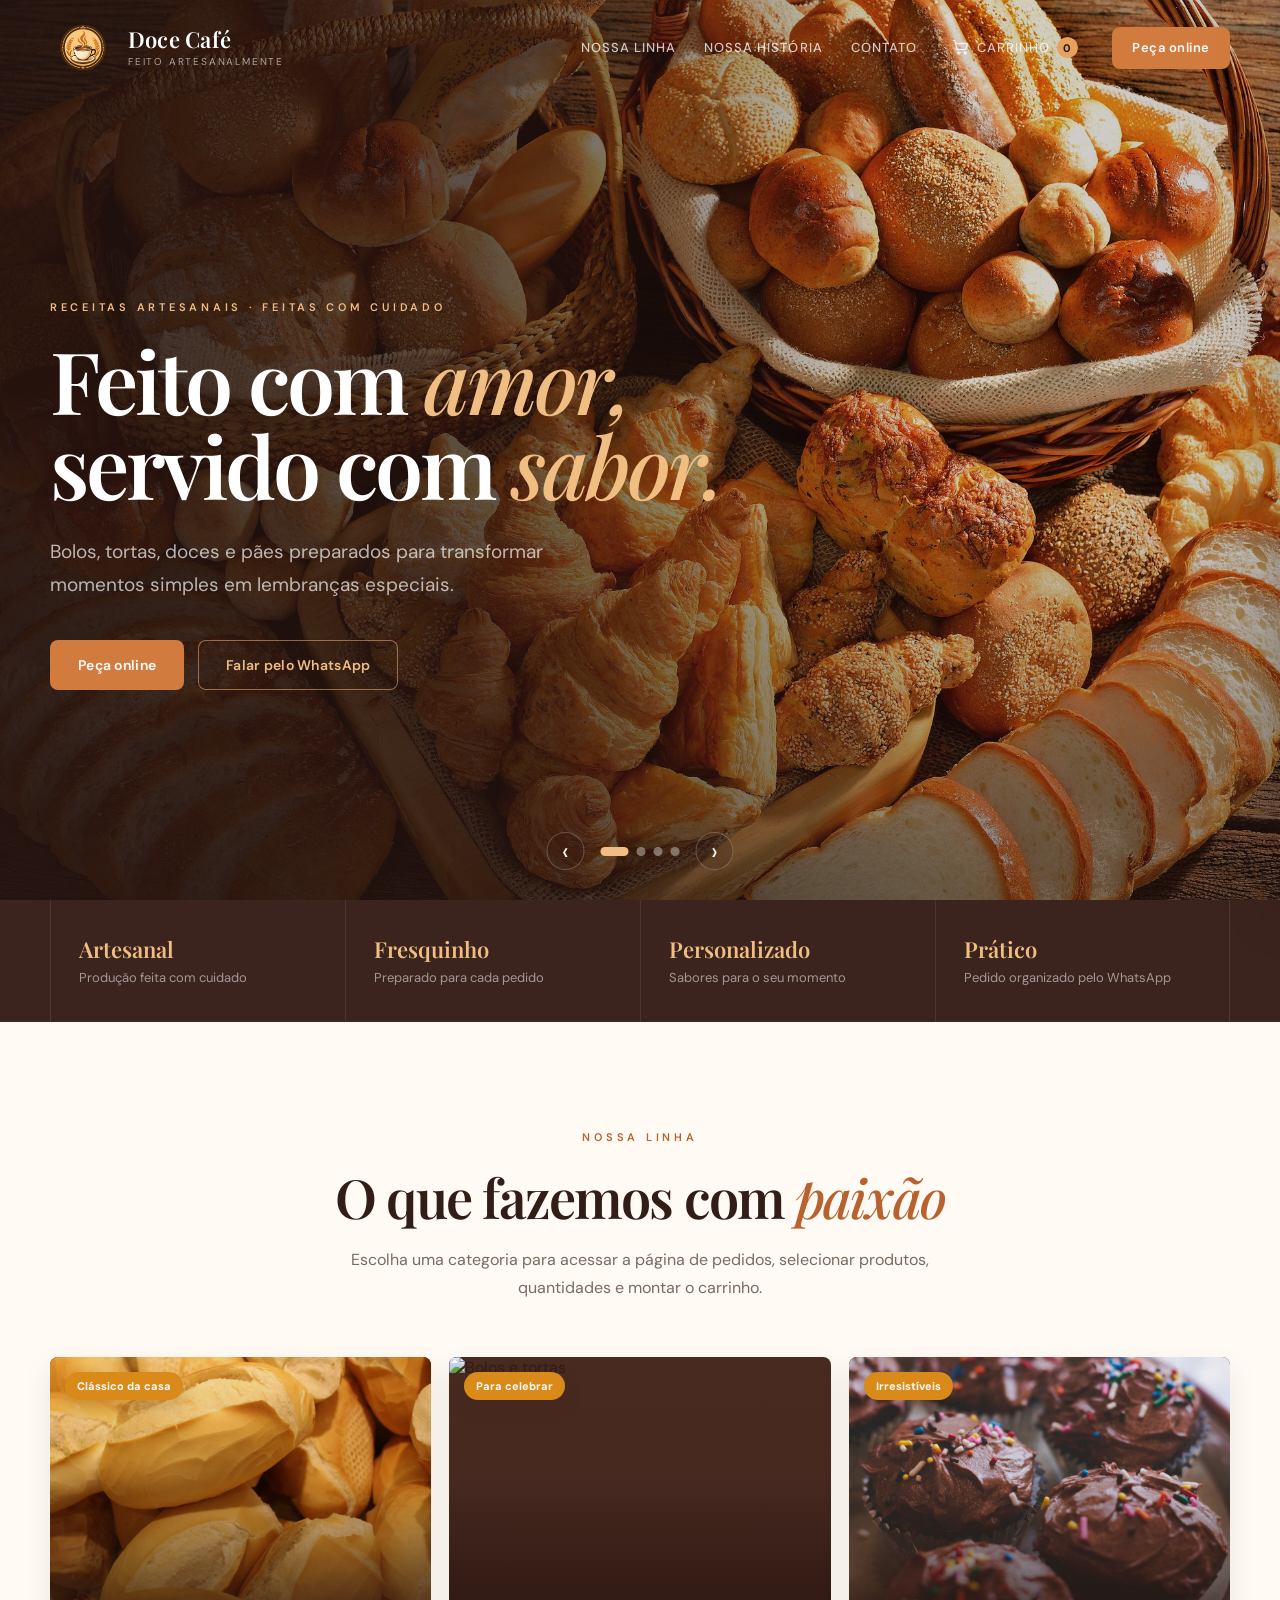
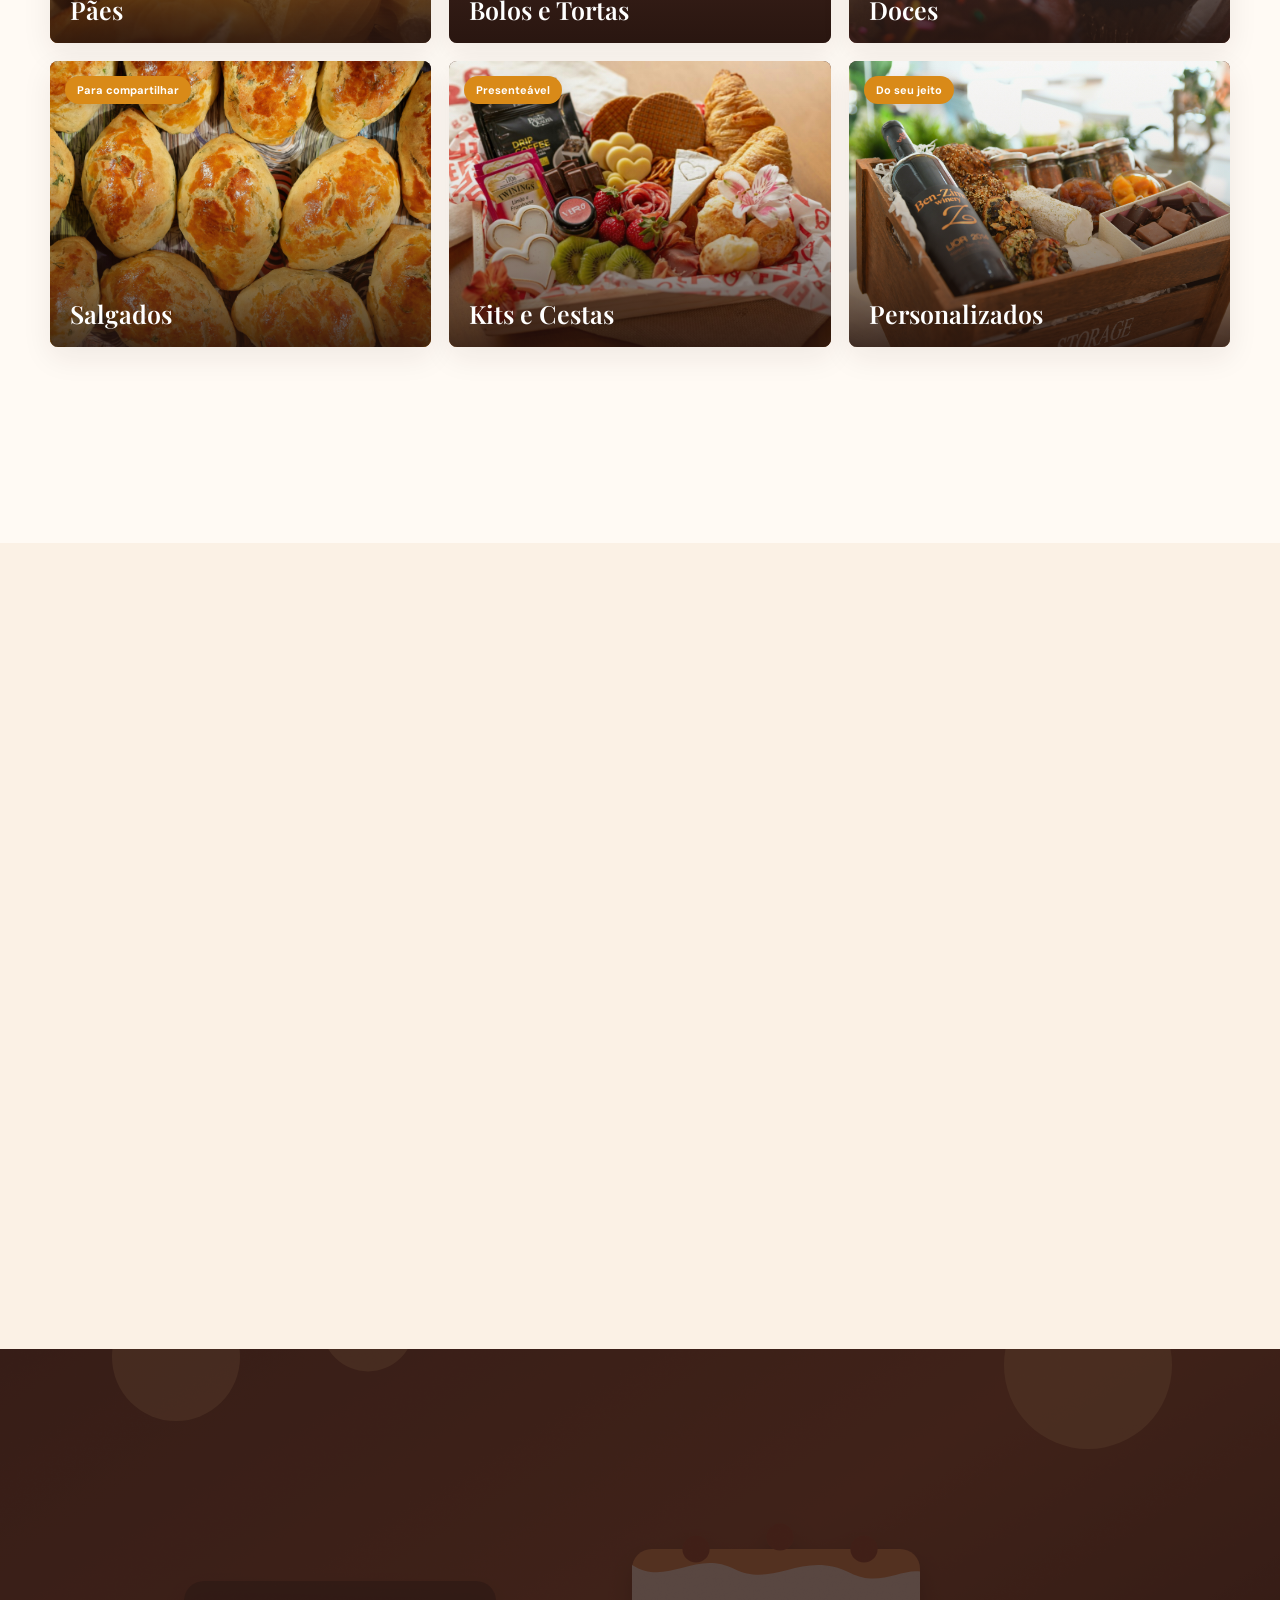
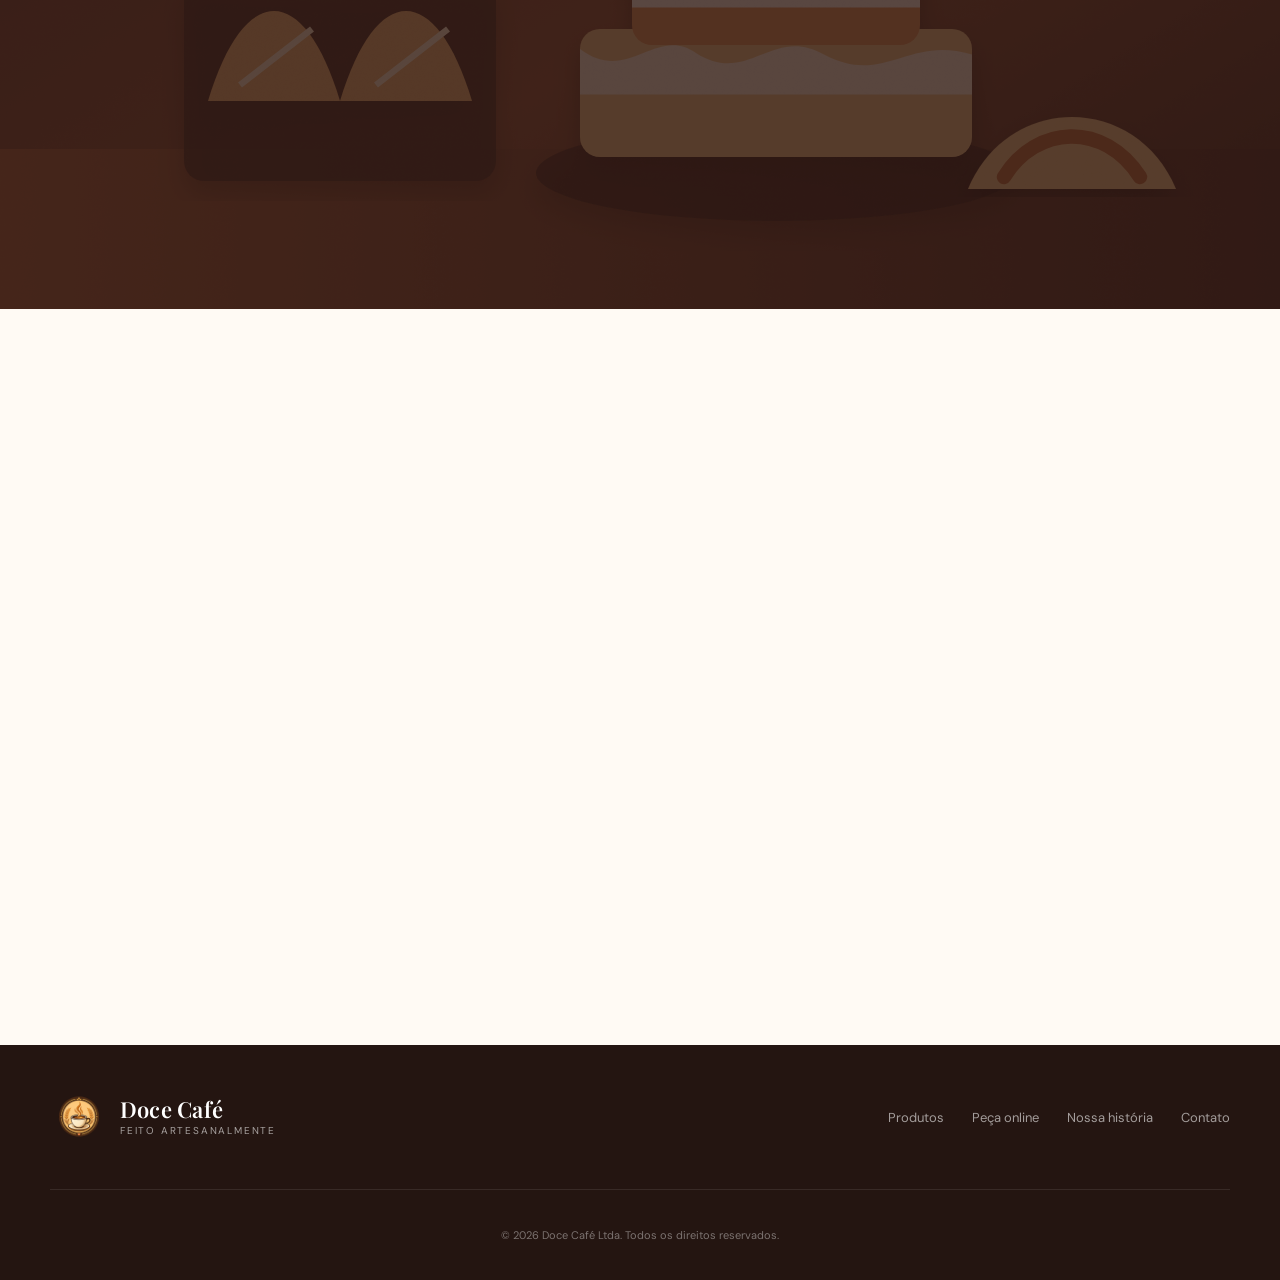
==== commit b3e0967e: "atualiza imagens de linha de produtos" ====
--- a/index.html
+++ b/index.html
@@ -113,42 +113,42 @@
 
         <div class="category-grid">
           <a class="category-card reveal" href="loja.html?categoria=paes" aria-label="Ver produtos da categoria Pães">
-            <img src="assets/images/hero-1.svg" alt="Pães artesanais">
+            <img src="assets/categoria/paes.jpg" alt="Pães artesanais">
             <div class="category-shade"></div>
             <span class="category-badge">Clássico da casa</span>
             <div class="category-copy"><h3>Pães</h3><span>Ver produtos →</span></div>
           </a>
 
           <a class="category-card reveal" href="loja.html?categoria=bolos" aria-label="Ver bolos e tortas">
-            <img src="assets/images/hero-2.svg" alt="Bolos e tortas artesanais">
+            <img src="assets/categoria/bolos-tortas.jpg" alt="Bolos e tortas">
             <div class="category-shade"></div>
             <span class="category-badge">Para celebrar</span>
             <div class="category-copy"><h3>Bolos e Tortas</h3><span>Ver produtos →</span></div>
           </a>
 
           <a class="category-card reveal" href="loja.html?categoria=doces" aria-label="Ver doces">
-            <img src="assets/images/hero-4.svg" alt="Doces artesanais">
+            <img src="assets/categoria/doces.jpg" alt="Doces">
             <div class="category-shade"></div>
             <span class="category-badge">Irresistíveis</span>
             <div class="category-copy"><h3>Doces</h3><span>Ver produtos →</span></div>
           </a>
 
           <a class="category-card reveal" href="loja.html?categoria=salgados" aria-label="Ver salgados">
-            <img src="assets/images/hero-1.svg" alt="Salgados artesanais">
+            <img src="assets/categoria/salgados.jpg" alt="Salgados">
             <div class="category-shade"></div>
             <span class="category-badge">Para compartilhar</span>
             <div class="category-copy"><h3>Salgados</h3><span>Ver produtos →</span></div>
           </a>
 
           <a class="category-card reveal" href="loja.html?categoria=kits" aria-label="Ver kits e cestas">
-            <img src="assets/images/hero-3.svg" alt="Kits e cestas para presente">
+            <img src="assets/categoria/kits-cestas.jpg" alt="Kits e cestas">
             <div class="category-shade"></div>
             <span class="category-badge">Presenteável</span>
             <div class="category-copy"><h3>Kits e Cestas</h3><span>Ver produtos →</span></div>
           </a>
 
           <a class="category-card reveal" href="#" data-whatsapp data-message="Olá! Gostaria de solicitar um orçamento para uma encomenda personalizada.">
-            <img src="assets/images/hero-2.svg" alt="Encomenda personalizada">
+            <img src="assets/categoria/personalizados.jpg" alt="Encomenda personalizada">
             <div class="category-shade"></div>
             <span class="category-badge">Do seu jeito</span>
             <div class="category-copy"><h3>Personalizados</h3><span>Solicitar orçamento →</span></div>
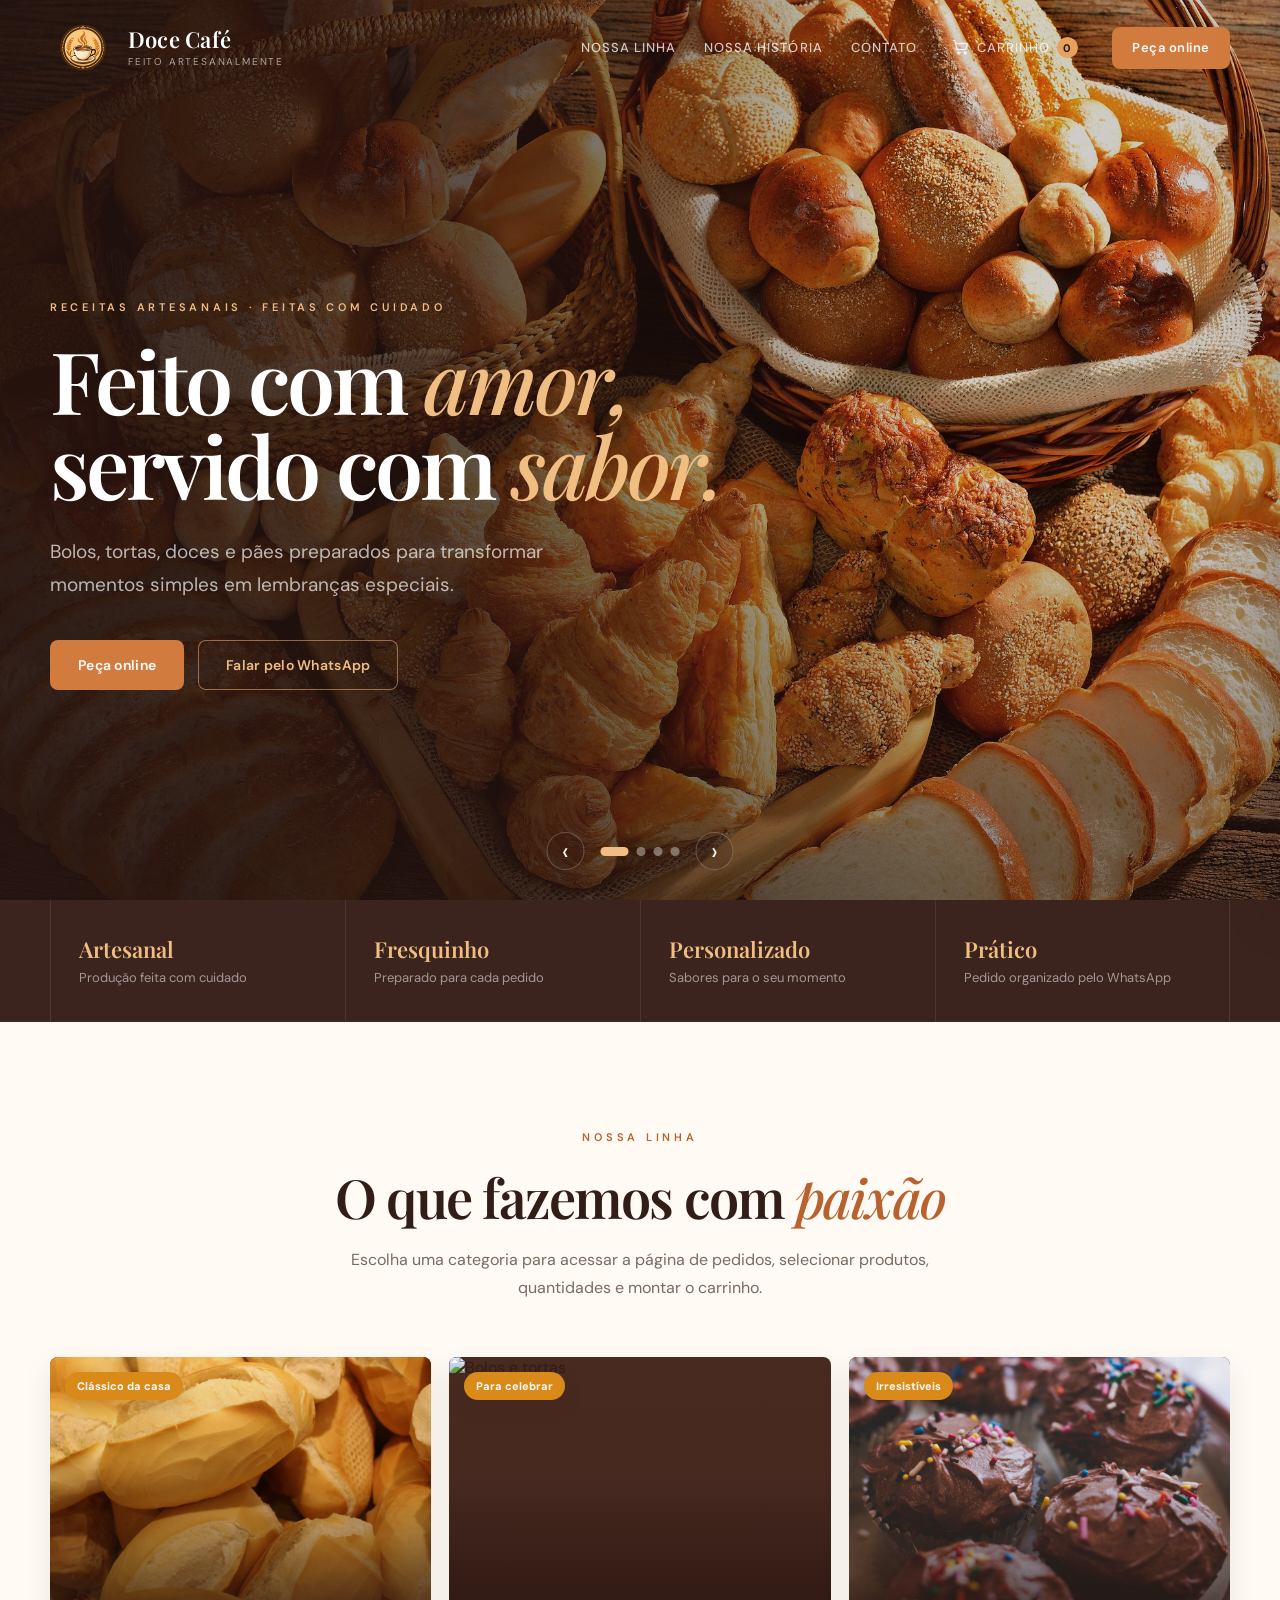
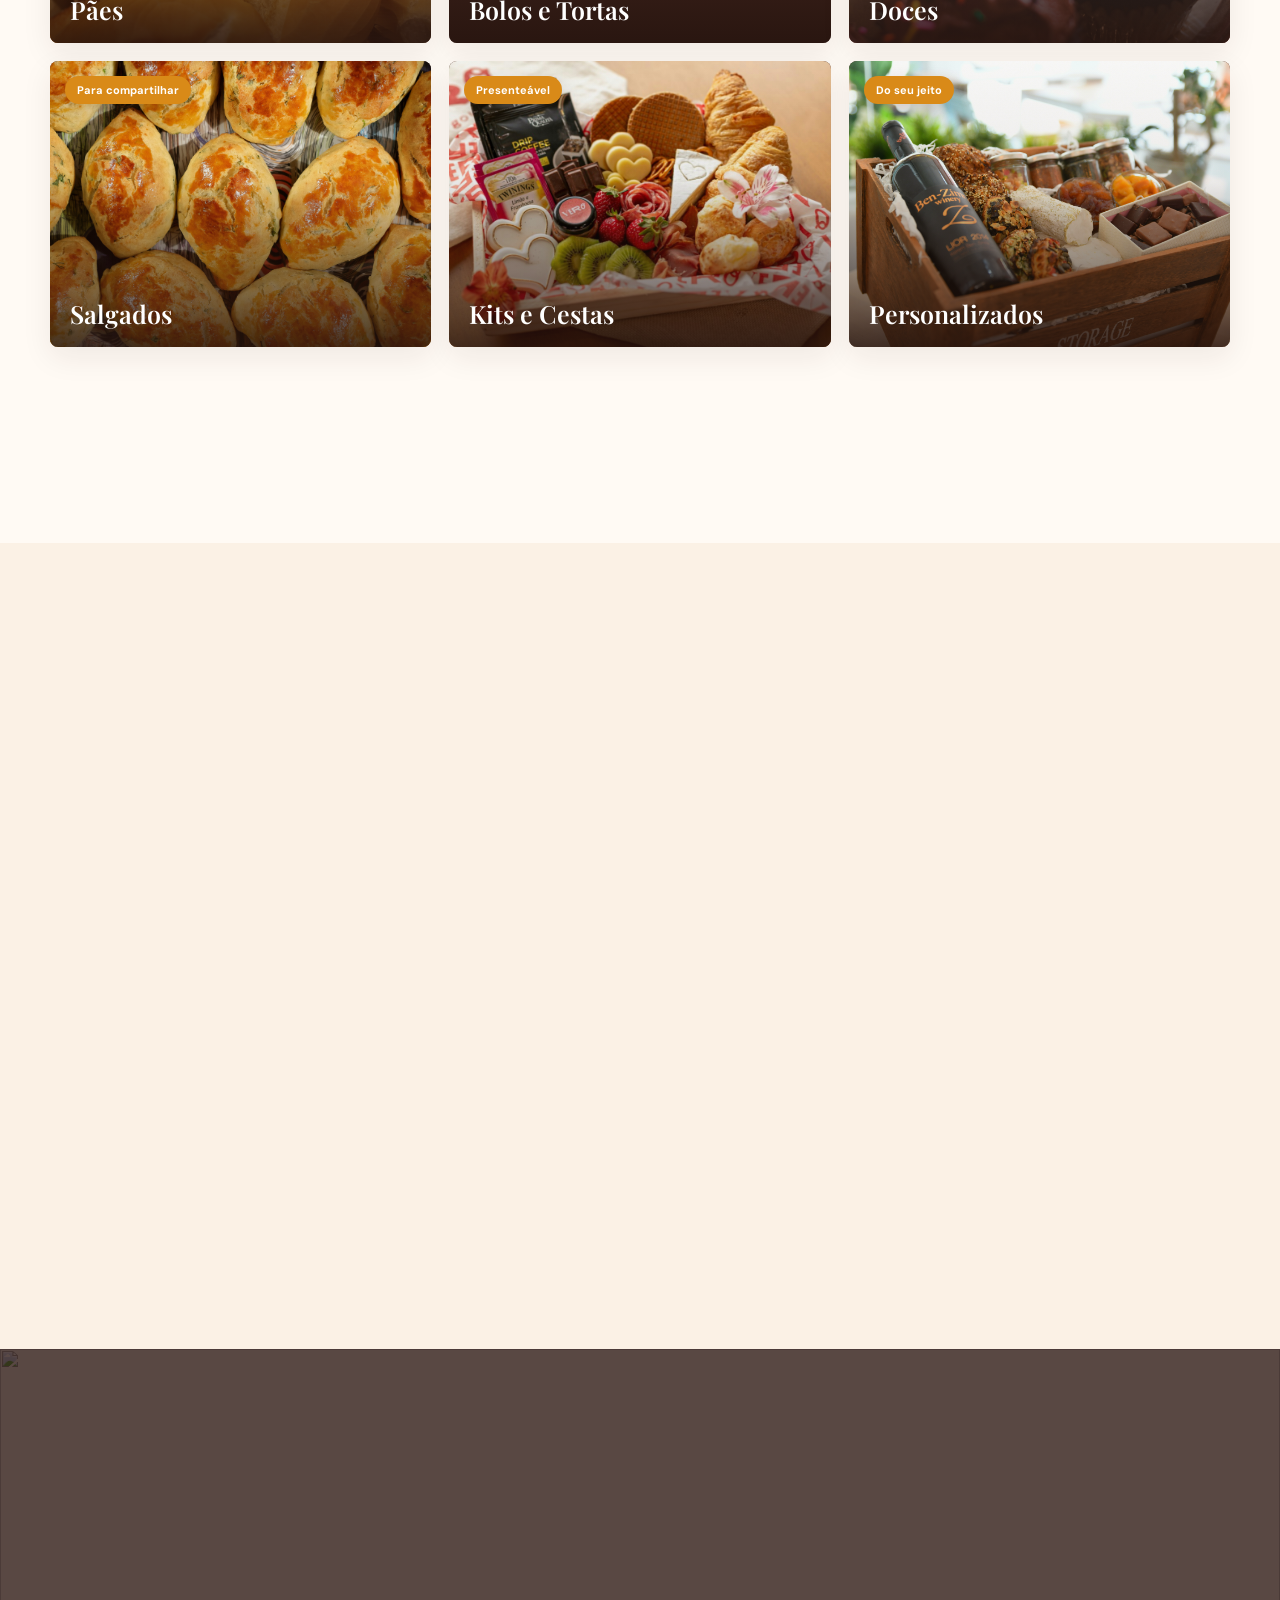
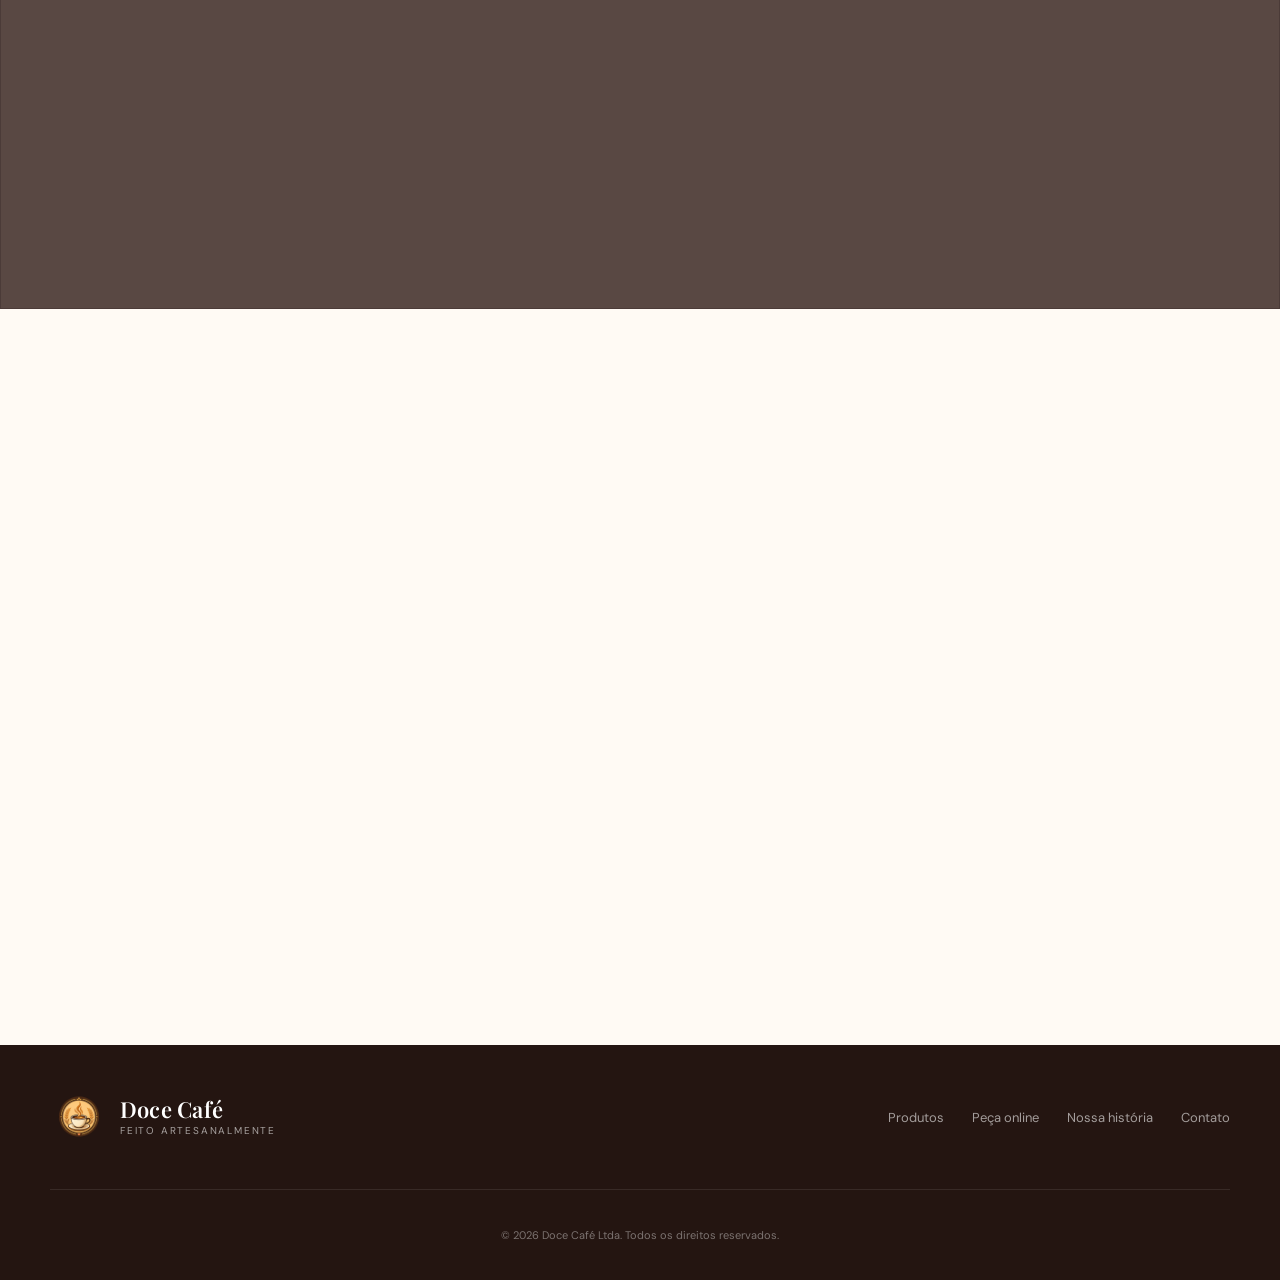
==== commit 48534b8f: "adiciona imagem de ambiente da confeitaria" ====
--- a/index.html
+++ b/index.html
@@ -164,7 +164,7 @@
     <section class="section story-section" id="sobre">
       <div class="container story-grid">
         <div class="story-image reveal-left">
-          <img src="assets/images/hero-1.svg" alt="Ambiente acolhedor da confeitaria">
+          <img src="assets/images/doce-cafe-2.jpg" alt="Ambiente acolhedor da confeitaria">
           <div class="story-stamp"><span>feito com</span><strong>amor</strong></div>
         </div>
         <div class="story-copy reveal-right">
@@ -179,7 +179,7 @@
     </section>
 
     <section class="order-banner">
-      <div class="order-banner-bg"><img src="assets/images/hero-3.svg" alt=""></div>
+      <div class="order-banner-bg"><img src="assets/images/pedido.jpg" alt=""></div>
       <div class="container order-banner-content reveal">
         <p class="eyebrow">Seu momento merece um sabor especial</p>
         <h2>Monte seu pedido do seu jeito</h2>
@@ -195,7 +195,7 @@
       <div class="container contact-grid">
         <div class="contact-copy reveal-left">
           <p class="eyebrow eyebrow-dark">Onde estamos</p>
-          <h2>Venha conhecer nossa <em>confeitaria</em></h2>
+          <h2>Venha conhecer nosso <em>cantinho</em></h2>
           <p class="contact-intro"></p>
 
           <div class="contact-list">
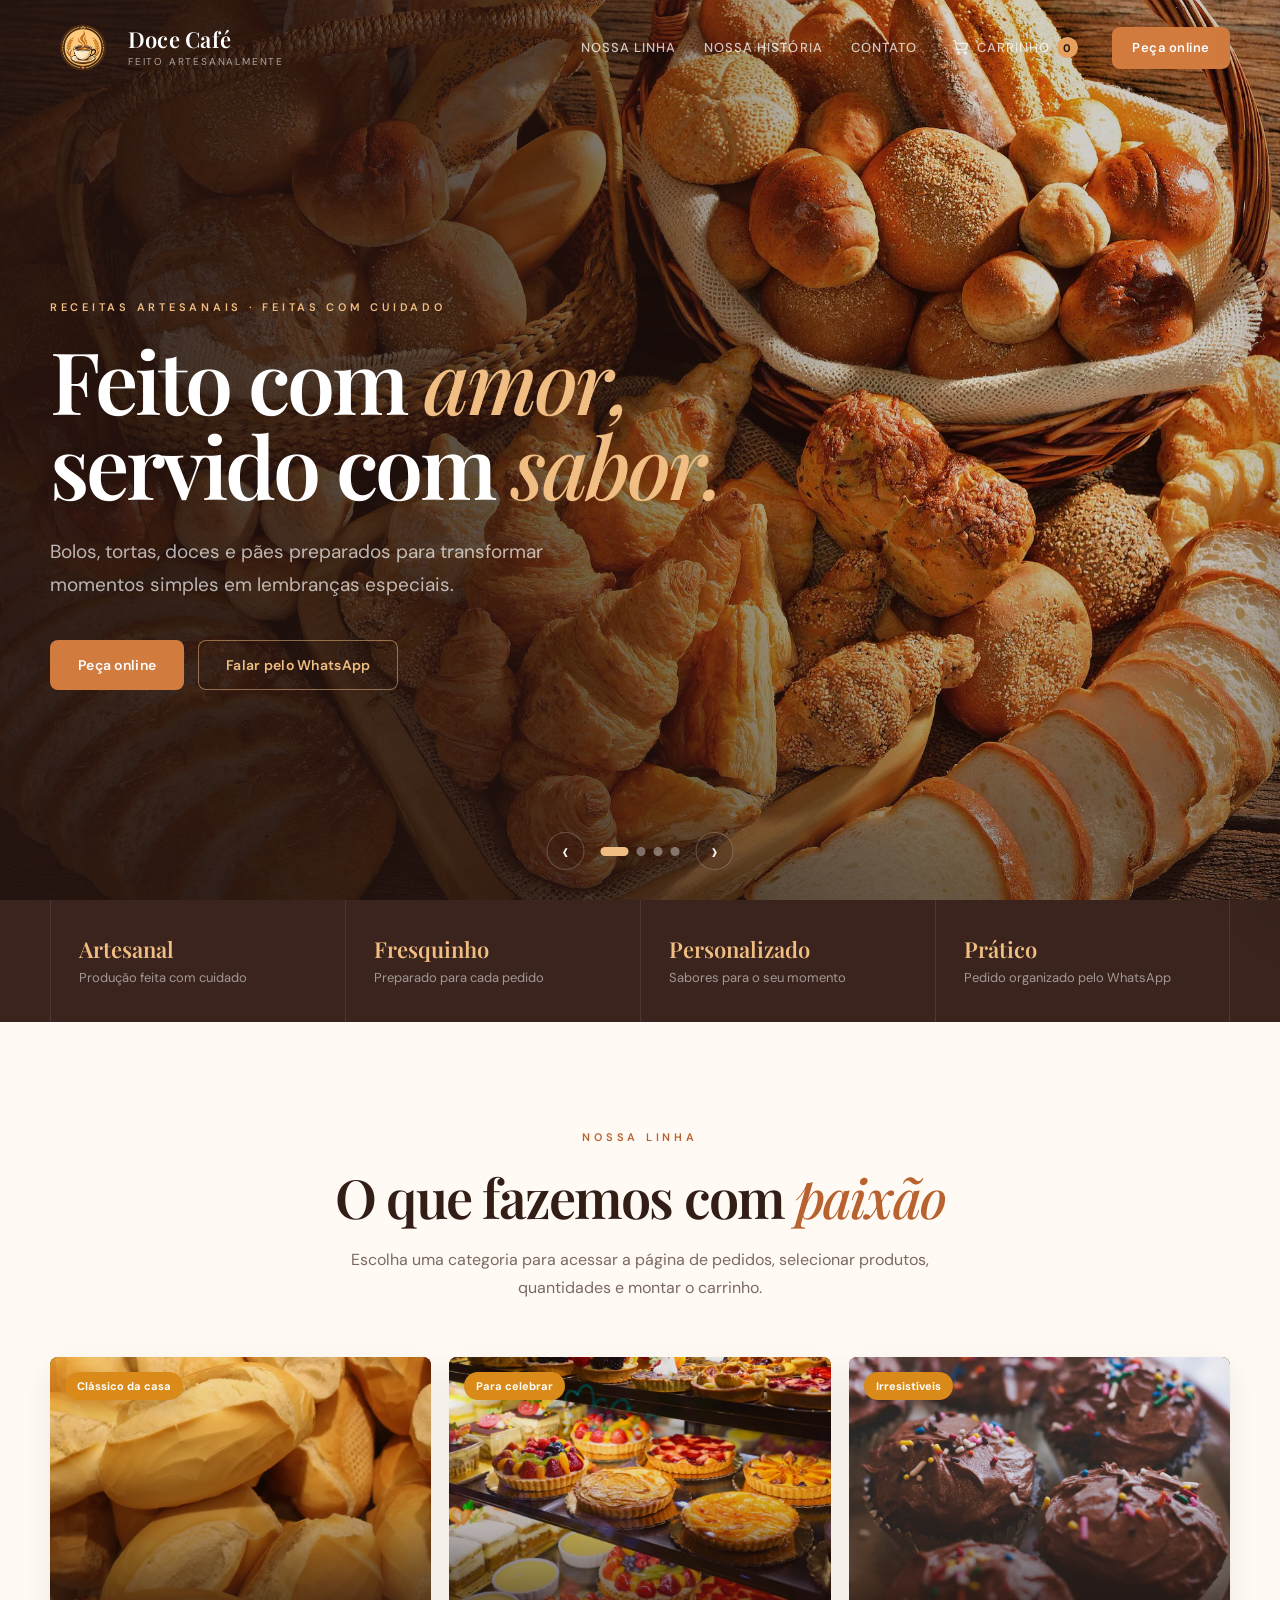
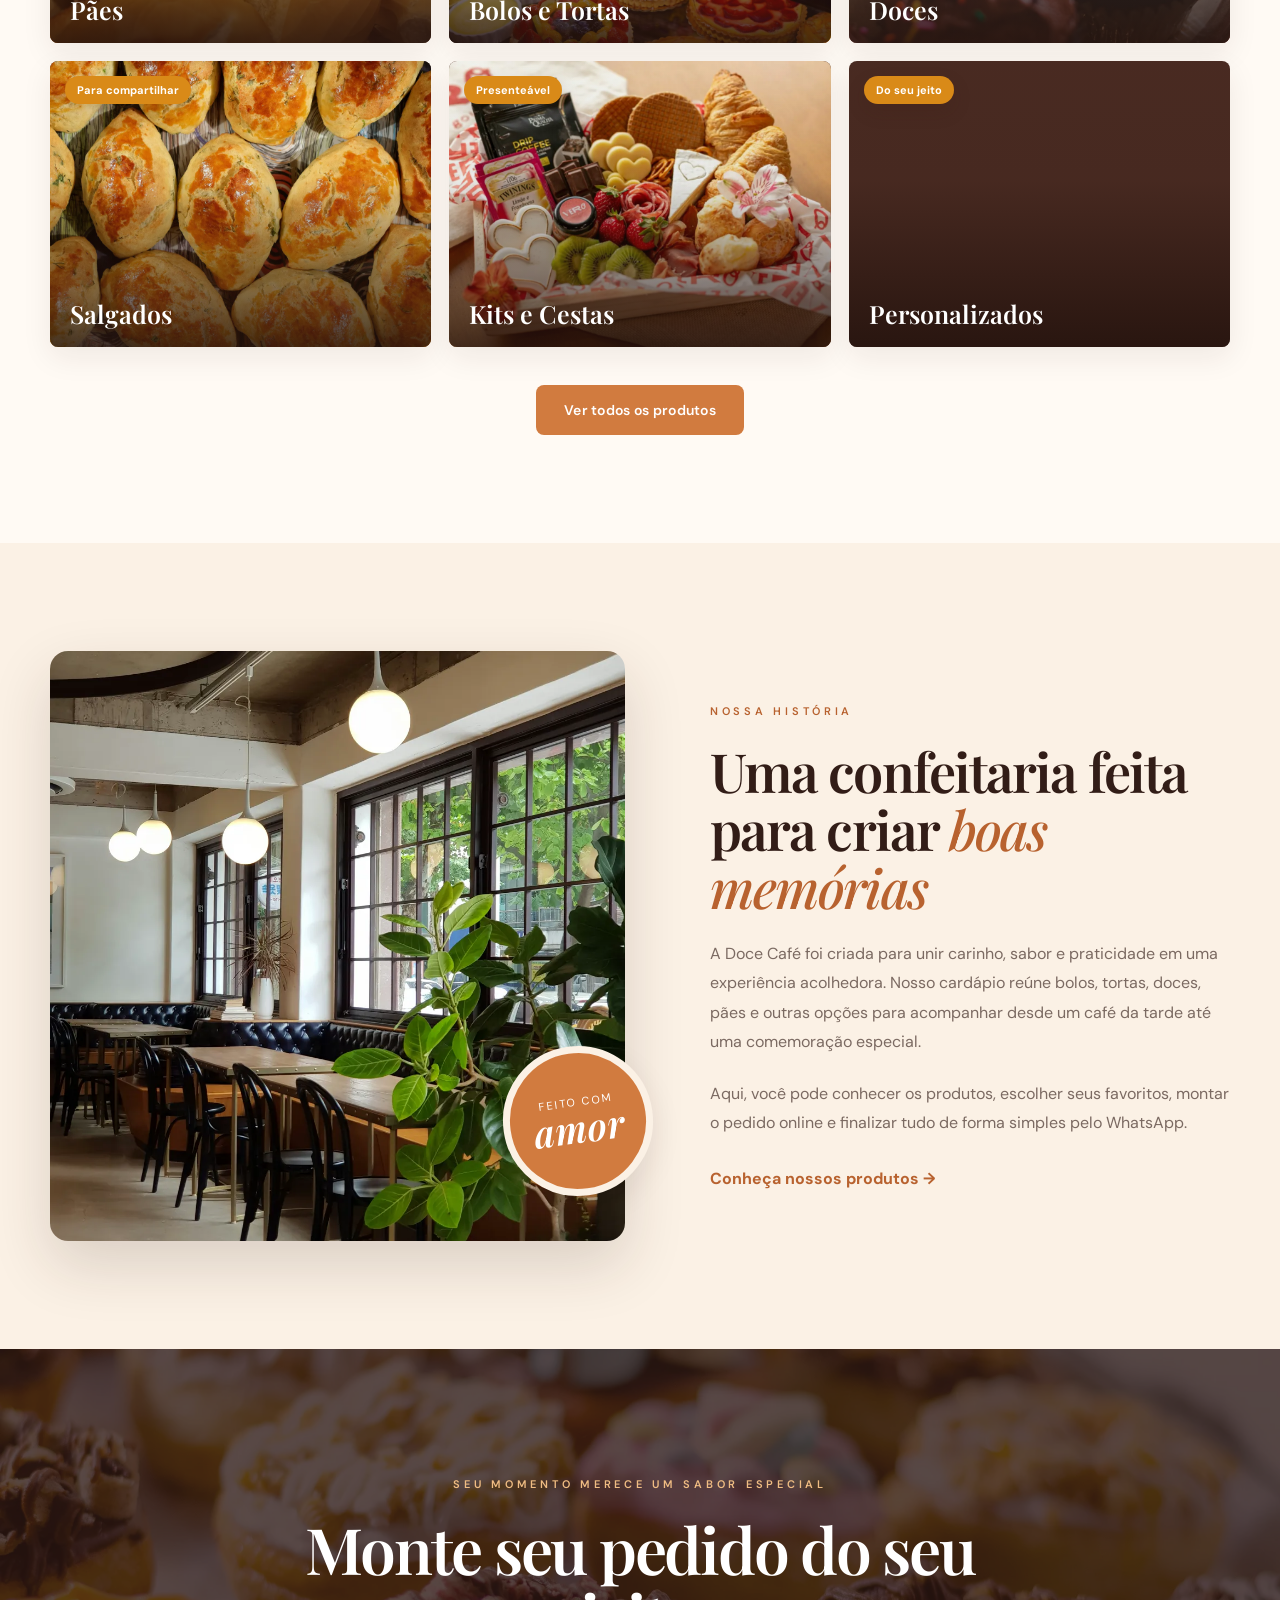
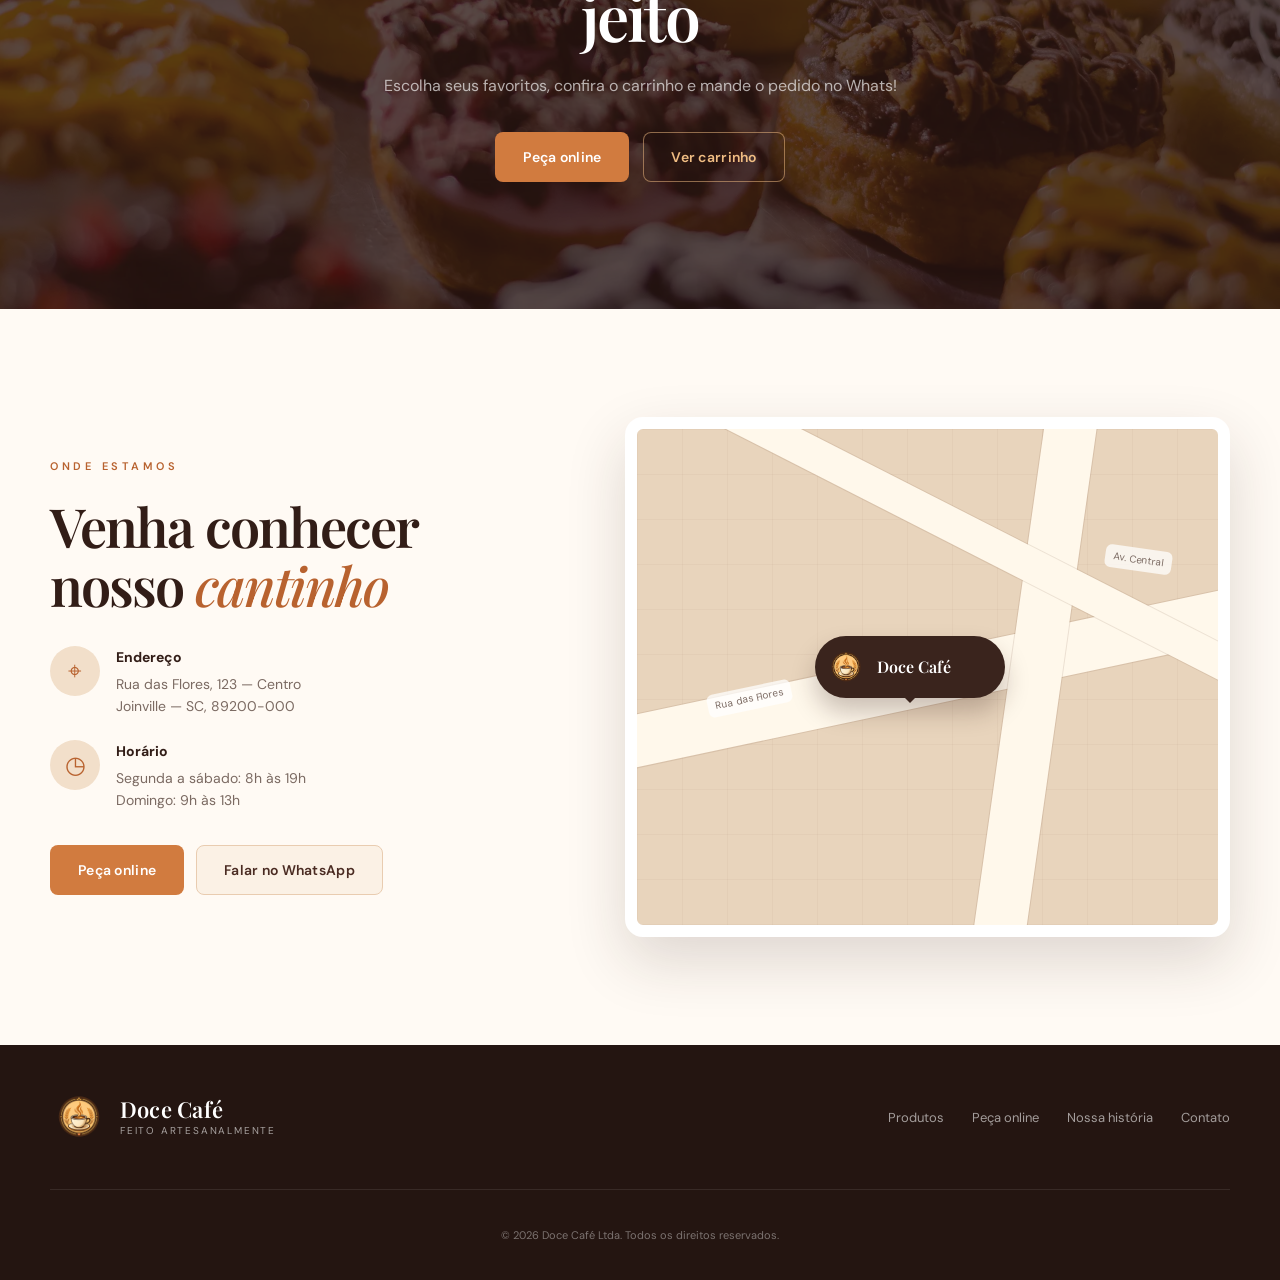
==== commit d4f6c405: "perf: otimiza imagens e corrige carrossel" ====
--- a/index.html
+++ b/index.html
@@ -11,6 +11,7 @@
   <link rel="preconnect" href="https://fonts.gstatic.com" crossorigin>
   <link href="https://fonts.googleapis.com/css2?family=DM+Sans:wght@300;400;500;600;700&family=Playfair+Display:ital,wght@0,500;0,600;0,700;1,500;1,600&display=swap" rel="stylesheet">
   <link rel="icon" href="assets/logo-doce-cafe.png" type="image/png">
+  <link rel="preload" as="image" href="assets/images/hero-1.webp" type="image/webp" fetchpriority="high">
   <link rel="stylesheet" href="css/styles.css">
   <script src="js/produtos.js" defer></script>
   <script src="js/script.js" defer></script>
@@ -21,7 +22,7 @@
   <header class="site-header" id="cabecalho">
     <div class="container header-content">
       <a class="brand" href="#inicio" aria-label="Ir para o início">
-        <img src="assets/logo-doce-cafe.png" alt="" class="brand-mark">
+        <img src="assets/logo-doce-cafe.png" alt="" class="brand-mark" width="256" height="256" decoding="async">
         <span class="brand-copy">
           <strong data-business-name>Doce Café</strong>
           <small>feito artesanalmente</small>
@@ -58,16 +59,16 @@
     <section class="hero" id="inicio" aria-roledescription="carrossel" aria-label="Destaques da confeitaria">
       <div class="hero-slides">
         <article class="hero-slide is-active" data-slide aria-hidden="false">
-          <img src="assets/images/hero-1.jpg" alt="Pães e produtos artesanais">
+          <img src="assets/images/hero-1.webp" alt="Pães e produtos artesanais" width="1920" height="1312" decoding="async" fetchpriority="high">
         </article>
         <article class="hero-slide" data-slide aria-hidden="true">
-          <img src="assets/images/hero-2.jpg" alt="Bolo de chocolate">
+          <img src="assets/images/hero-2.webp" alt="Bolo de chocolate" width="1920" height="1540" decoding="async" fetchpriority="low">
         </article>
         <article class="hero-slide" data-slide aria-hidden="true">
-          <img src="assets/images/hero-3.jpg" alt="Cafés e bolinho">
+          <img src="assets/images/hero-3.webp" alt="Cafés e bolinho" width="1920" height="1280" decoding="async" fetchpriority="low">
         </article>
         <article class="hero-slide" data-slide aria-hidden="true">
-          <img src="assets/images/hero-4.jpg" alt="Docinhos, brigadeiro">
+          <img src="assets/images/hero-4.webp" alt="Docinhos, brigadeiro" width="1920" height="1280" decoding="async" fetchpriority="low">
         </article>
         <div class="hero-overlay"></div>
       </div>
@@ -113,42 +114,42 @@
 
         <div class="category-grid">
           <a class="category-card reveal" href="loja.html?categoria=paes" aria-label="Ver produtos da categoria Pães">
-            <img src="assets/categoria/paes.jpg" alt="Pães artesanais">
+            <img src="assets/categoria/paes.webp" alt="Pães artesanais" width="1200" height="800" decoding="async" loading="lazy">
             <div class="category-shade"></div>
             <span class="category-badge">Clássico da casa</span>
             <div class="category-copy"><h3>Pães</h3><span>Ver produtos →</span></div>
           </a>
 
           <a class="category-card reveal" href="loja.html?categoria=bolos" aria-label="Ver bolos e tortas">
-            <img src="assets/categoria/bolos-tortas.jpg" alt="Bolos e tortas">
+            <img src="assets/categoria/bolos-tortas.webp" alt="Bolos e tortas" width="1200" height="800" decoding="async" loading="lazy">
             <div class="category-shade"></div>
             <span class="category-badge">Para celebrar</span>
             <div class="category-copy"><h3>Bolos e Tortas</h3><span>Ver produtos →</span></div>
           </a>
 
           <a class="category-card reveal" href="loja.html?categoria=doces" aria-label="Ver doces">
-            <img src="assets/categoria/doces.jpg" alt="Doces">
+            <img src="assets/categoria/doces.webp" alt="Doces" width="1200" height="830" decoding="async" loading="lazy">
             <div class="category-shade"></div>
             <span class="category-badge">Irresistíveis</span>
             <div class="category-copy"><h3>Doces</h3><span>Ver produtos →</span></div>
           </a>
 
           <a class="category-card reveal" href="loja.html?categoria=salgados" aria-label="Ver salgados">
-            <img src="assets/categoria/salgados.jpg" alt="Salgados">
+            <img src="assets/categoria/salgados.webp" alt="Salgados" width="1200" height="802" decoding="async" loading="lazy">
             <div class="category-shade"></div>
             <span class="category-badge">Para compartilhar</span>
             <div class="category-copy"><h3>Salgados</h3><span>Ver produtos →</span></div>
           </a>
 
           <a class="category-card reveal" href="loja.html?categoria=kits" aria-label="Ver kits e cestas">
-            <img src="assets/categoria/kits-cestas.jpg" alt="Kits e cestas">
+            <img src="assets/categoria/kits-cestas.webp" alt="Kits e cestas" width="1200" height="800" decoding="async" loading="lazy">
             <div class="category-shade"></div>
             <span class="category-badge">Presenteável</span>
             <div class="category-copy"><h3>Kits e Cestas</h3><span>Ver produtos →</span></div>
           </a>
 
           <a class="category-card reveal" href="#" data-whatsapp data-message="Olá! Gostaria de solicitar um orçamento para uma encomenda personalizada.">
-            <img src="assets/categoria/personalizados.jpg" alt="Encomenda personalizada">
+            <img src="assets/categoria/personalizados.webp" alt="Encomenda personalizada" width="1200" height="800" decoding="async" loading="lazy">
             <div class="category-shade"></div>
             <span class="category-badge">Do seu jeito</span>
             <div class="category-copy"><h3>Personalizados</h3><span>Solicitar orçamento →</span></div>
@@ -164,7 +165,7 @@
     <section class="section story-section" id="sobre">
       <div class="container story-grid">
         <div class="story-image reveal-left">
-          <img src="assets/images/doce-cafe-2.jpg" alt="Ambiente acolhedor da confeitaria">
+          <img src="assets/images/doce-cafe-2.webp" alt="Ambiente acolhedor da confeitaria" width="1050" height="1400" decoding="async" loading="lazy">
           <div class="story-stamp"><span>feito com</span><strong>amor</strong></div>
         </div>
         <div class="story-copy reveal-right">
@@ -179,7 +180,7 @@
     </section>
 
     <section class="order-banner">
-      <div class="order-banner-bg"><img src="assets/images/pedido.jpg" alt=""></div>
+      <div class="order-banner-bg"><img src="assets/images/pedido.webp" alt="" width="1920" height="1272" decoding="async" loading="lazy"></div>
       <div class="container order-banner-content reveal">
         <p class="eyebrow">Seu momento merece um sabor especial</p>
         <h2>Monte seu pedido do seu jeito</h2>
@@ -221,7 +222,7 @@
           <div class="map-road road-two"></div>
           <div class="map-road road-three"></div>
           <div class="map-pin">
-            <img src="assets/logo-doce-cafe.png" alt="">
+            <img src="assets/logo-doce-cafe.png" alt="" width="256" height="256" decoding="async">
             <span data-business-name>Doce Café</span>
           </div>
           <span class="map-label label-one">Rua das Flores</span>
@@ -234,7 +235,7 @@
   <footer class="site-footer">
     <div class="container footer-top">
       <a class="brand brand-footer" href="#inicio">
-        <img src="assets/logo-doce-cafe.png" alt="" class="brand-mark">
+        <img src="assets/logo-doce-cafe.png" alt="" class="brand-mark" width="256" height="256" decoding="async">
         <span class="brand-copy"><strong data-business-name>Doce Café</strong><small>feito artesanalmente</small></span>
       </a>
       <div class="footer-links">
--- a/css/styles.css
+++ b/css/styles.css
@@ -104,7 +104,8 @@
     background: rgba(50, 29, 23, .97);
     border-color: rgba(255, 255, 255, .1);
     box-shadow: 0 12px 30px rgba(29, 16, 12, .22);
-    backdrop-filter: blur(14px);
+    backdrop-filter: none;
+    -webkit-backdrop-filter: none;
 }
 
 .header-content {
@@ -336,13 +337,13 @@
 
 .hero-slide {
     opacity: 0;
-    transform: scale(1.04);
-    transition: opacity 1s ease, transform 7s linear;
+    transform: none;
+    transition: opacity .45s ease;
 }
 
 .hero-slide.is-active {
     opacity: 1;
-    transform: scale(1);
+    transform: none;
 }
 
 .hero-slide img {
@@ -935,6 +936,8 @@
 .map-pin img {
     width: 42px;
     height: 42px;
+    border-radius: 50%;
+    object-fit: cover;
 }
 
 .map-label {
@@ -1047,7 +1050,8 @@
     visibility: hidden;
     opacity: 0;
     background: rgba(35, 18, 14, .55);
-    backdrop-filter: blur(3px);
+    backdrop-filter: none;
+    -webkit-backdrop-filter: none;
     transition: opacity .3s, visibility .3s;
 }
 
@@ -1264,19 +1268,18 @@
 
 .reveal, .reveal-left, .reveal-right {
     opacity: 0;
-    transition: opacity .75s ease, transform .75s ease;
+    transition: opacity .35s ease, transform .35s ease;
 }
 
 .reveal {
-    transform: translateY(35px);
-}
+    transform: translateY(16px);}
 
 .reveal-left {
-    transform: translateX(-45px);
+    transform: translateX(-20px);
 }
 
 .reveal-right {
-    transform: translateX(45px);
+    transform: translateX(20px);
 }
 
 .reveal.is-visible, .reveal-left.is-visible, .reveal-right.is-visible {
@@ -1662,7 +1665,8 @@
     background: rgba(50, 29, 23, .98);
     border-color: rgba(255, 255, 255, .1);
     box-shadow: 0 10px 26px rgba(29, 16, 12, .18);
-    backdrop-filter: blur(14px);
+    backdrop-filter: none;
+    -webkit-backdrop-filter: none;
 }
 
 .shop-page .brand-mark {
@@ -2403,4 +2407,4 @@
 .map-pin img {
     border-radius: 50%;
     object-fit: cover;
-}
+}
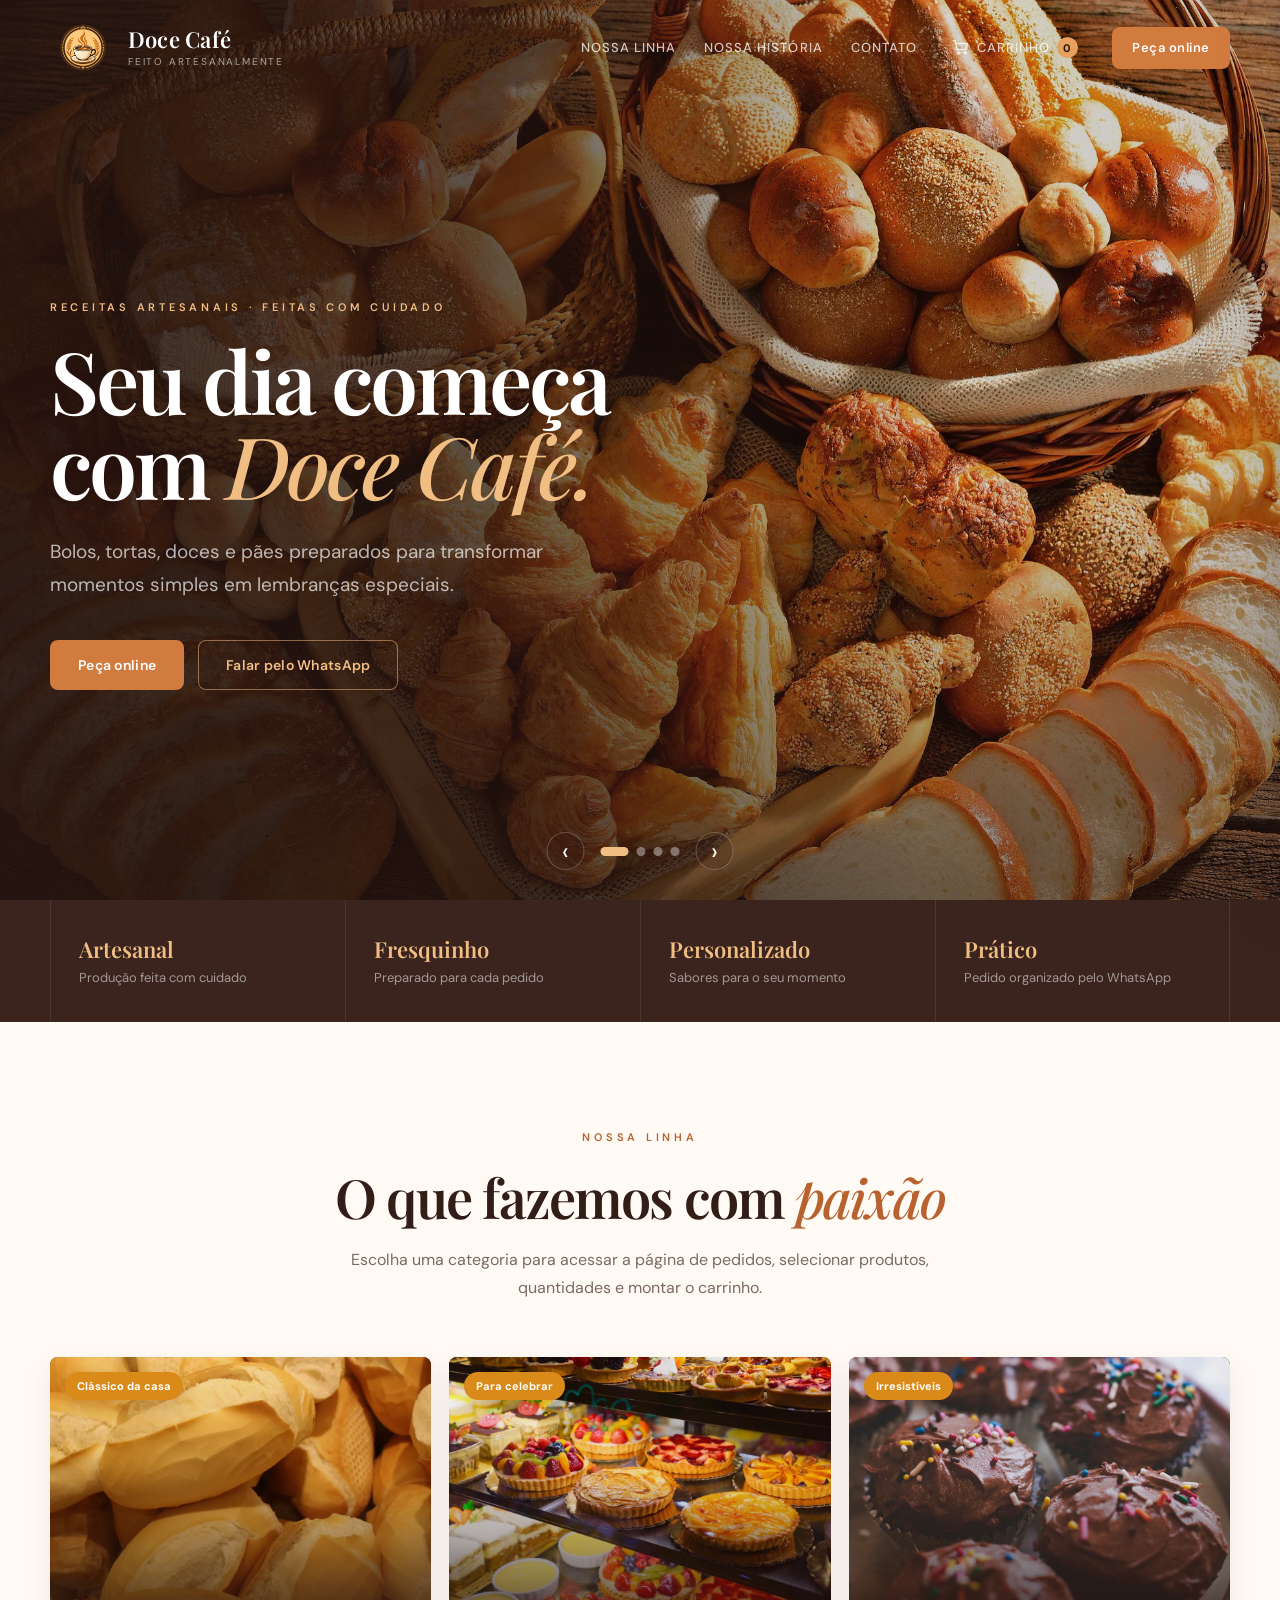
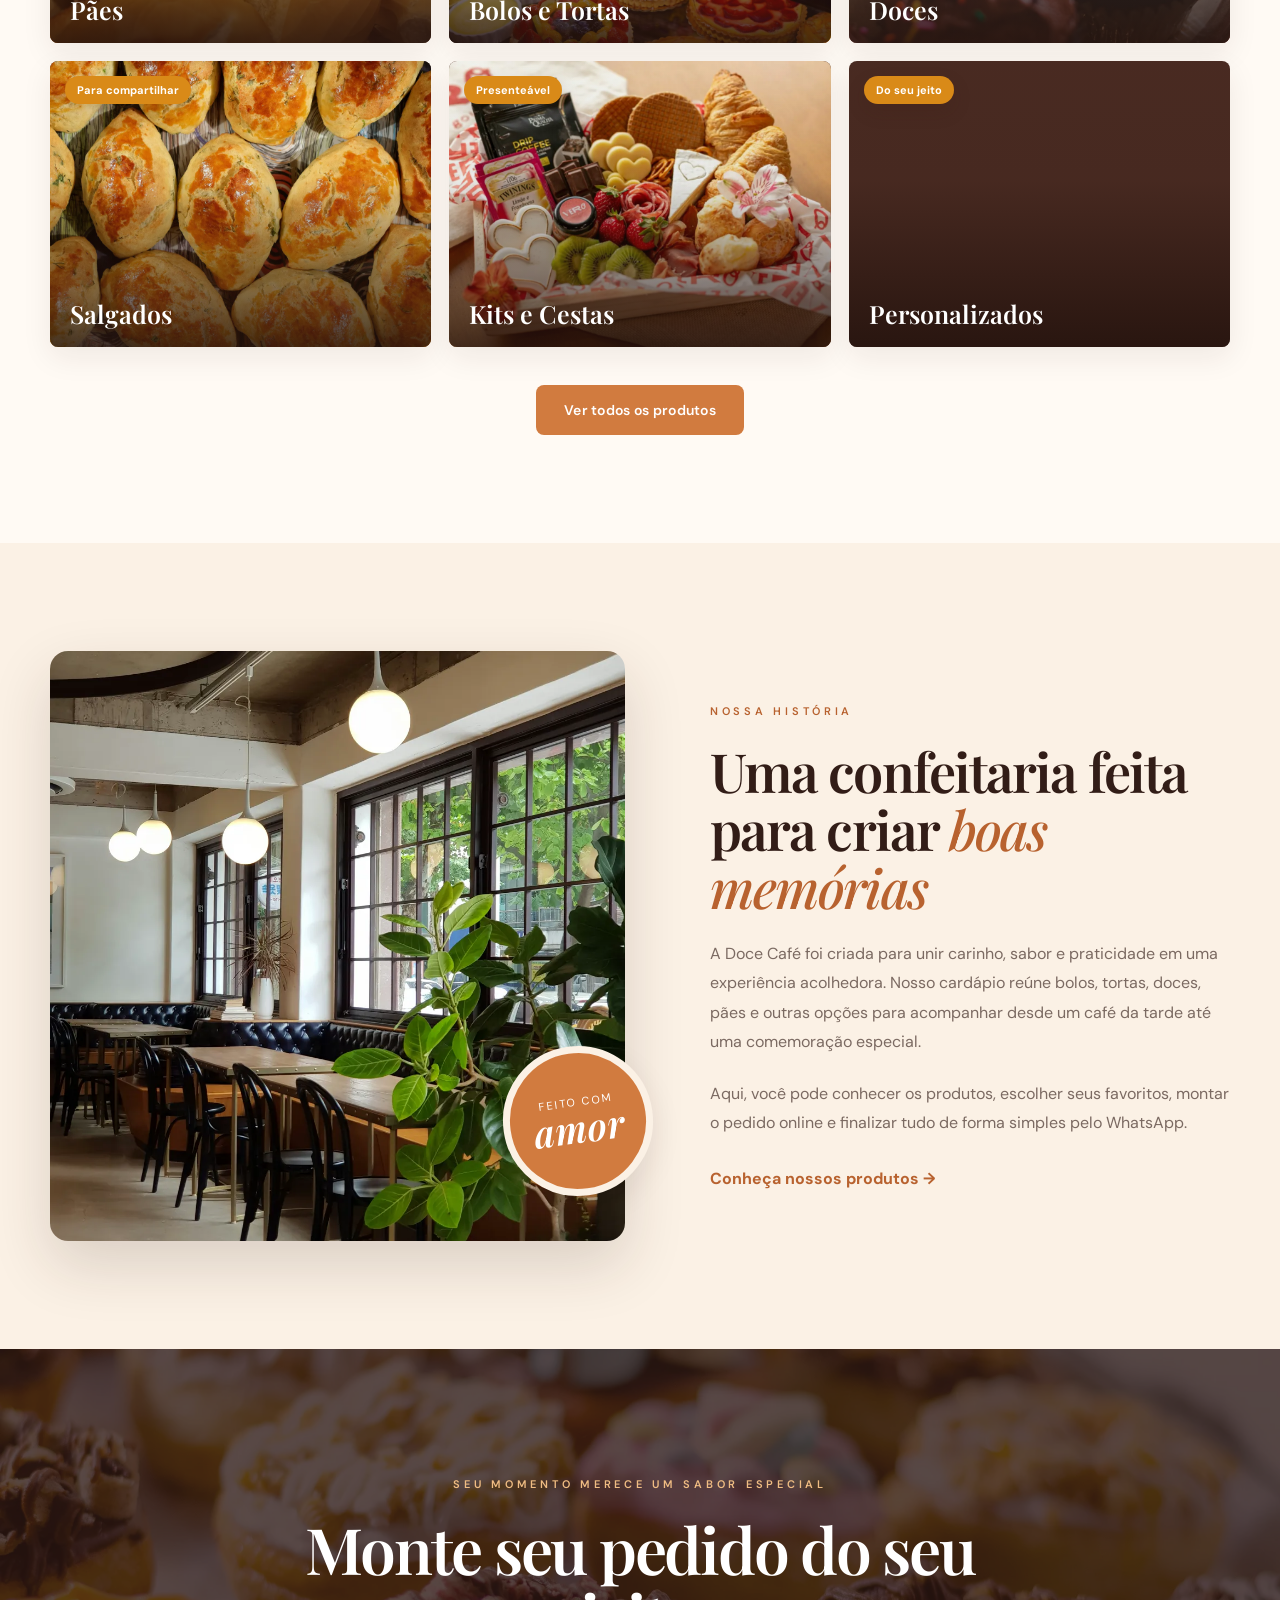
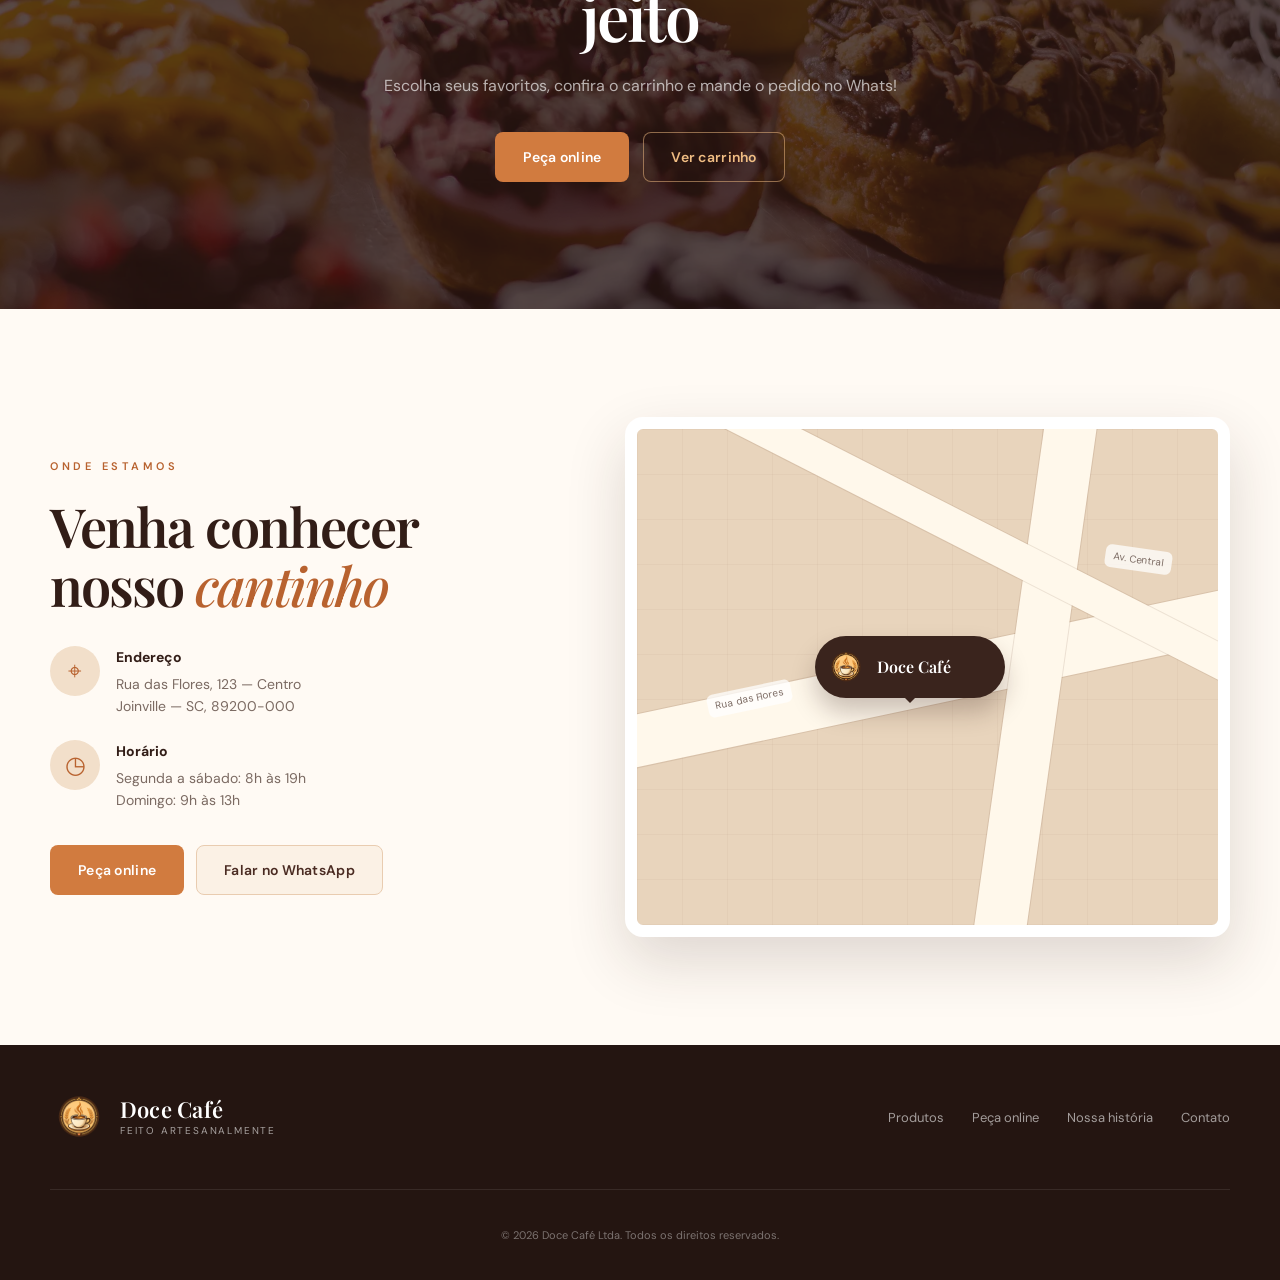
==== commit ab5af526: "chore: atualiza frase de destaque na página inicial" ====
--- a/index.html
+++ b/index.html
@@ -75,7 +75,7 @@
 
       <div class="container hero-content">
         <p class="eyebrow">Receitas artesanais · feitas com cuidado</p>
-        <h1>Feito com <em>amor,</em><br>servido com <em>sabor.</em></h1>
+        <h1>Seu dia começa<br>com <em>Doce Café.</em></h1>
         <p class="hero-text">Bolos, tortas, doces e pães preparados para transformar momentos simples em lembranças especiais.</p>
         <div class="hero-actions">
           <a class="button button-primary" href="loja.html">Peça online</a>
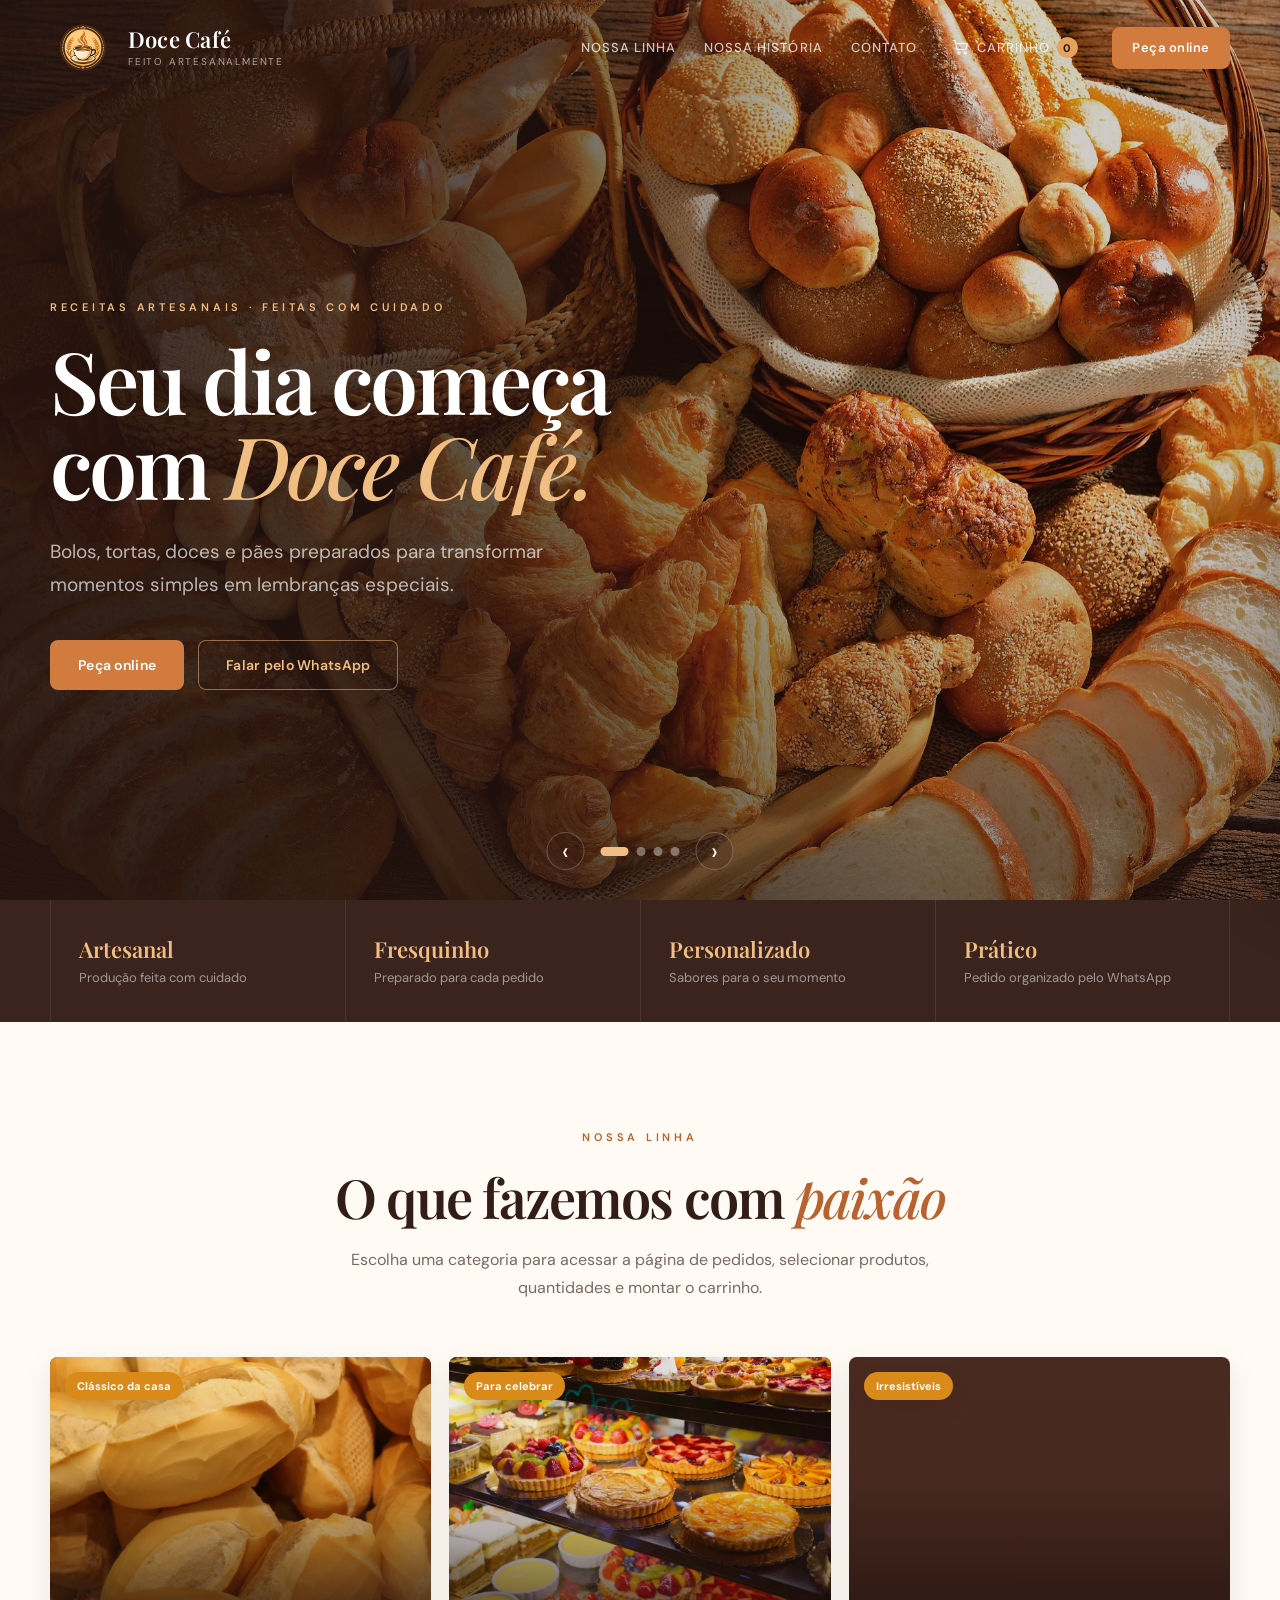
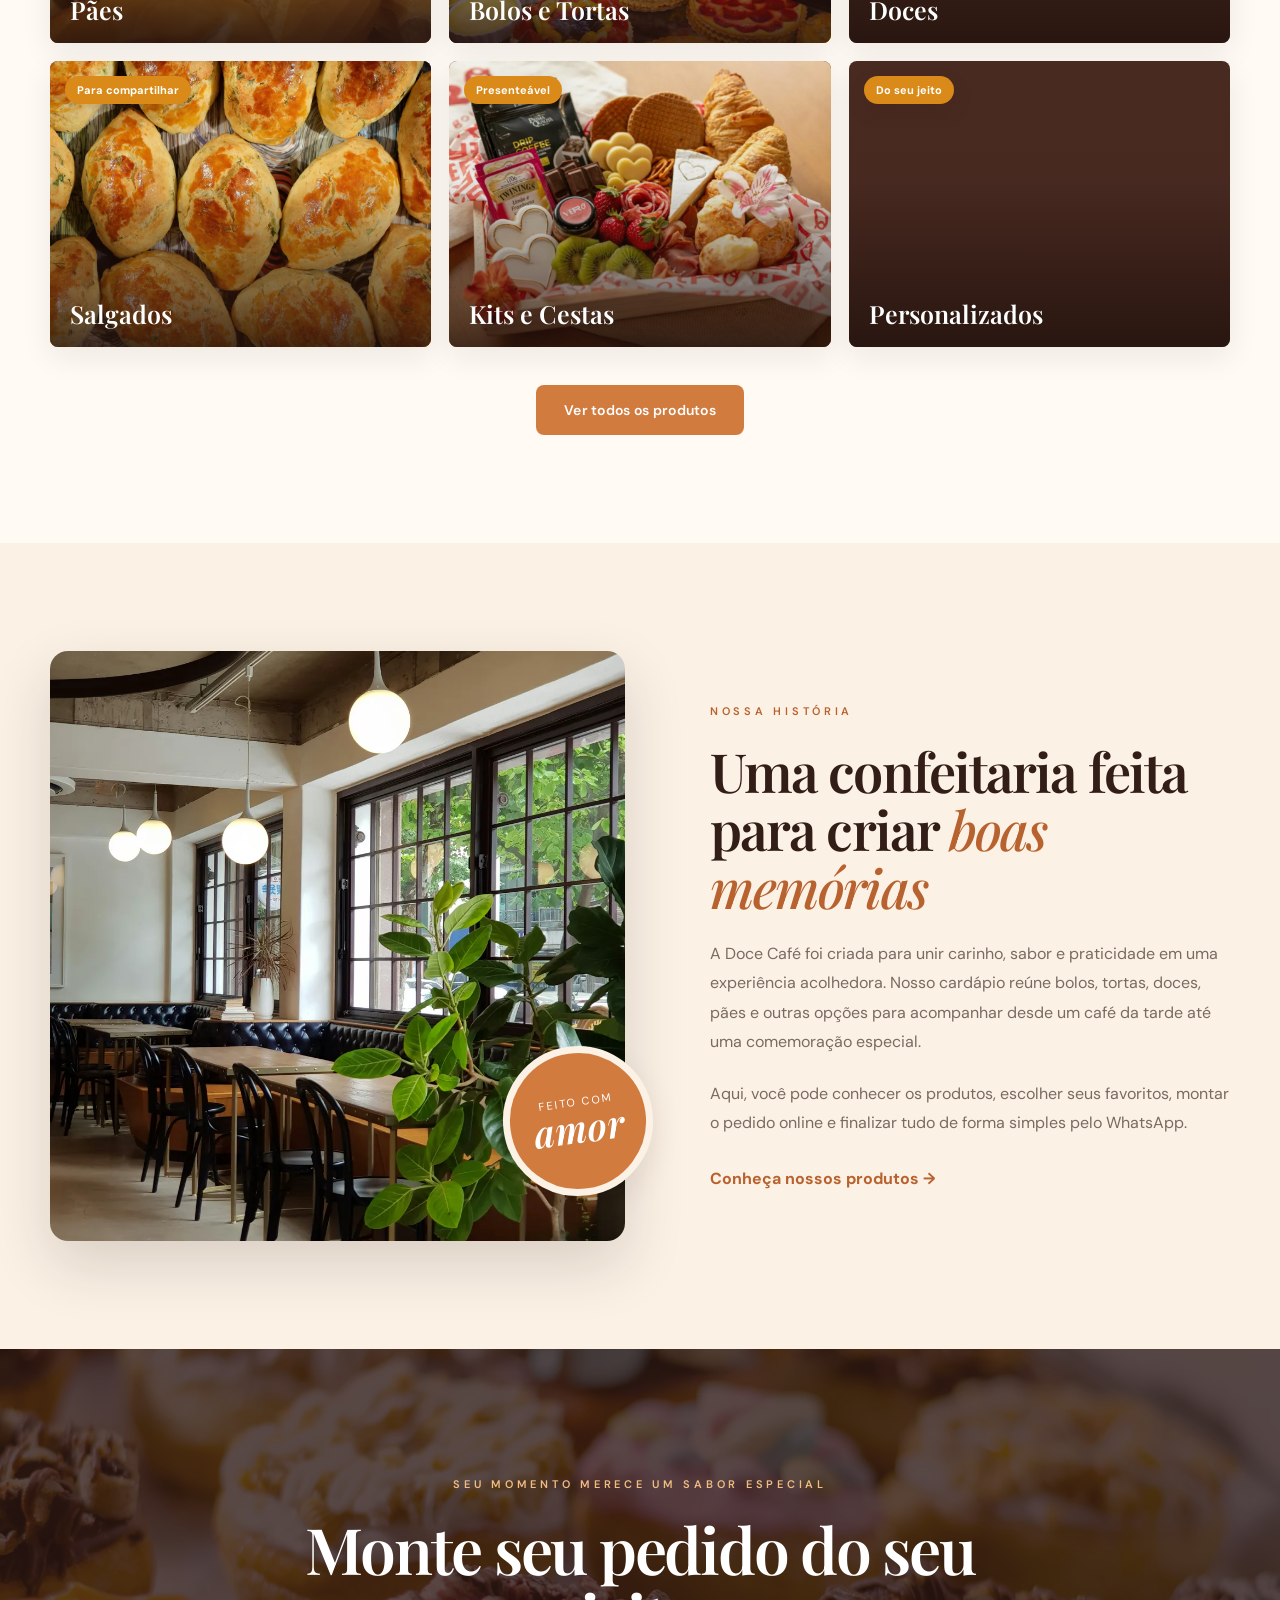
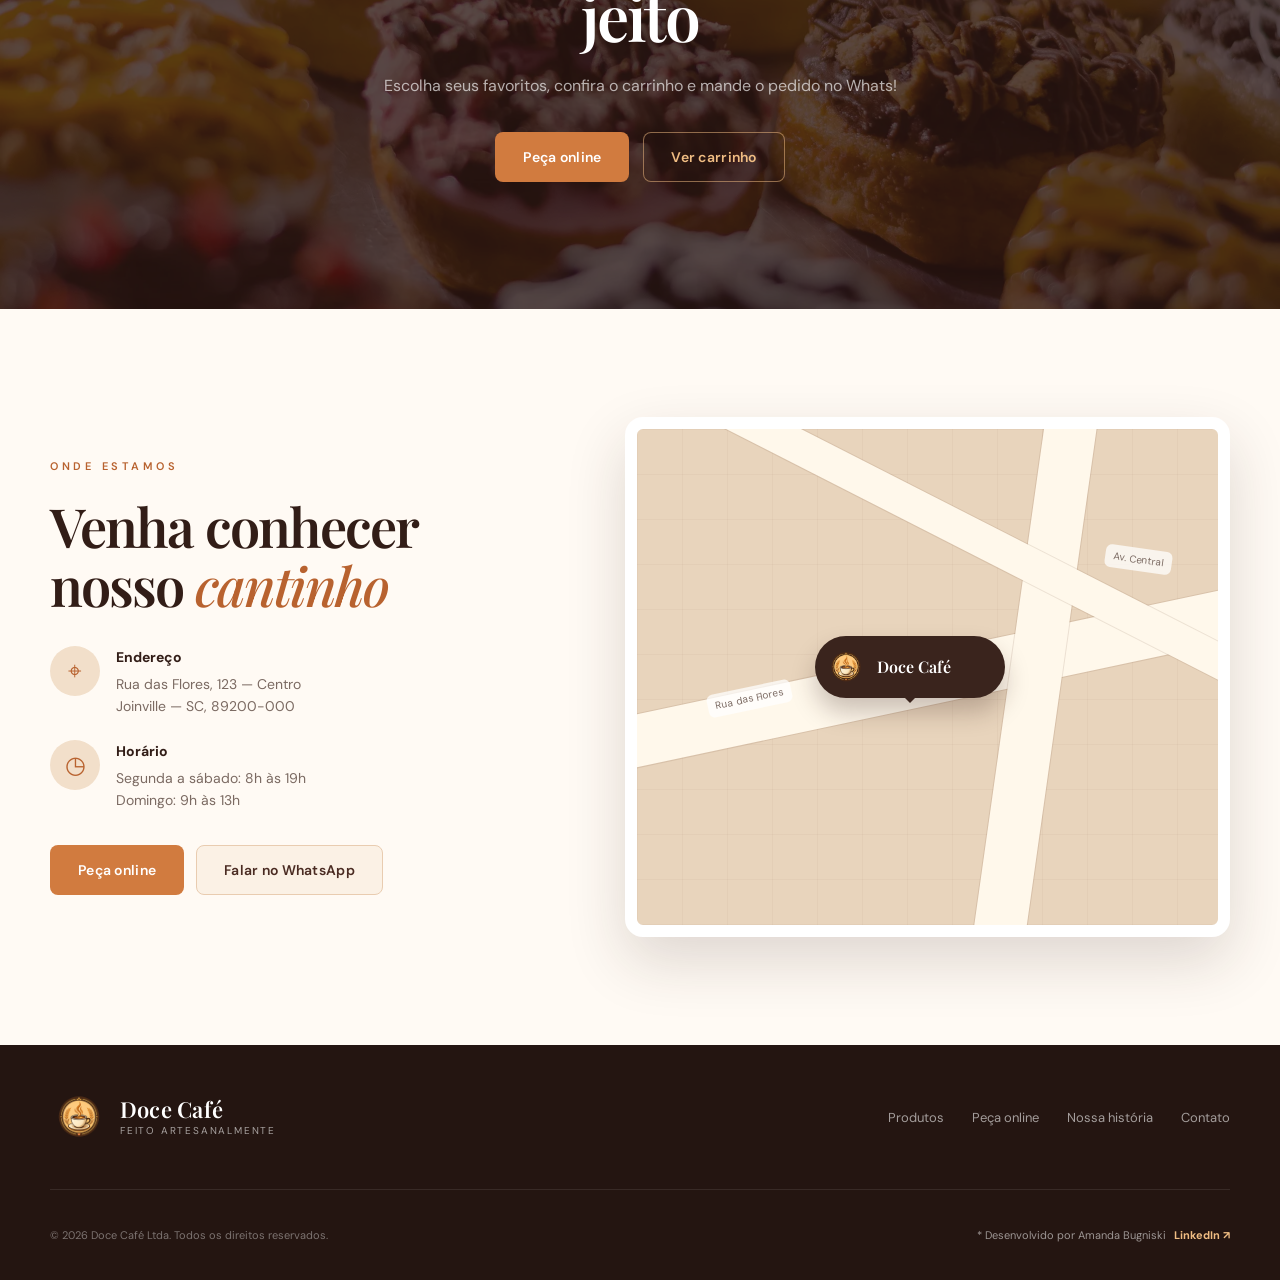
==== commit 5913706b: "feat: adiciona link do linkedin no rodapé" ====
--- a/index.html
+++ b/index.html
@@ -247,6 +247,16 @@
     </div>
     <div class="container footer-bottom">
       <p>© 2026 <span data-business-name>Doce Café</span> Ltda. Todos os direitos reservados.</p>
+      <a
+              class="developer-link"
+              href="https://www.linkedin.com/in/amanda-bugniski/"
+              target="_blank"
+              rel="noopener noreferrer"
+              aria-label="Ver perfil de Amanda Bugniski no LinkedIn"
+      >
+        * Desenvolvido por Amanda Bugniski
+        <span>LinkedIn ↗</span>
+      </a>
     </div>
   </footer>
 
--- a/css/styles.css
+++ b/css/styles.css
@@ -1000,7 +1000,7 @@
     min-height: 90px;
     display: flex;
     align-items: center;
-    justify-content: center;
+    justify-content: space-between;
     gap: 20px;
     color: rgba(255, 255, 255, .4);
     font-size: 11px;
@@ -2407,4 +2407,22 @@
 .map-pin img {
     border-radius: 50%;
     object-fit: cover;
+}
+
+.developer-link {
+    display: inline-flex;
+    align-items: center;
+    gap: 8px;
+    color: rgba(255, 255, 255, .55);
+    font-size: 11px;
+    transition: color .2s ease;
+}
+
+.developer-link span {
+    color: var(--orange-300);
+    font-weight: 700;
+}
+
+.developer-link:hover {
+    color: var(--white);
 }
